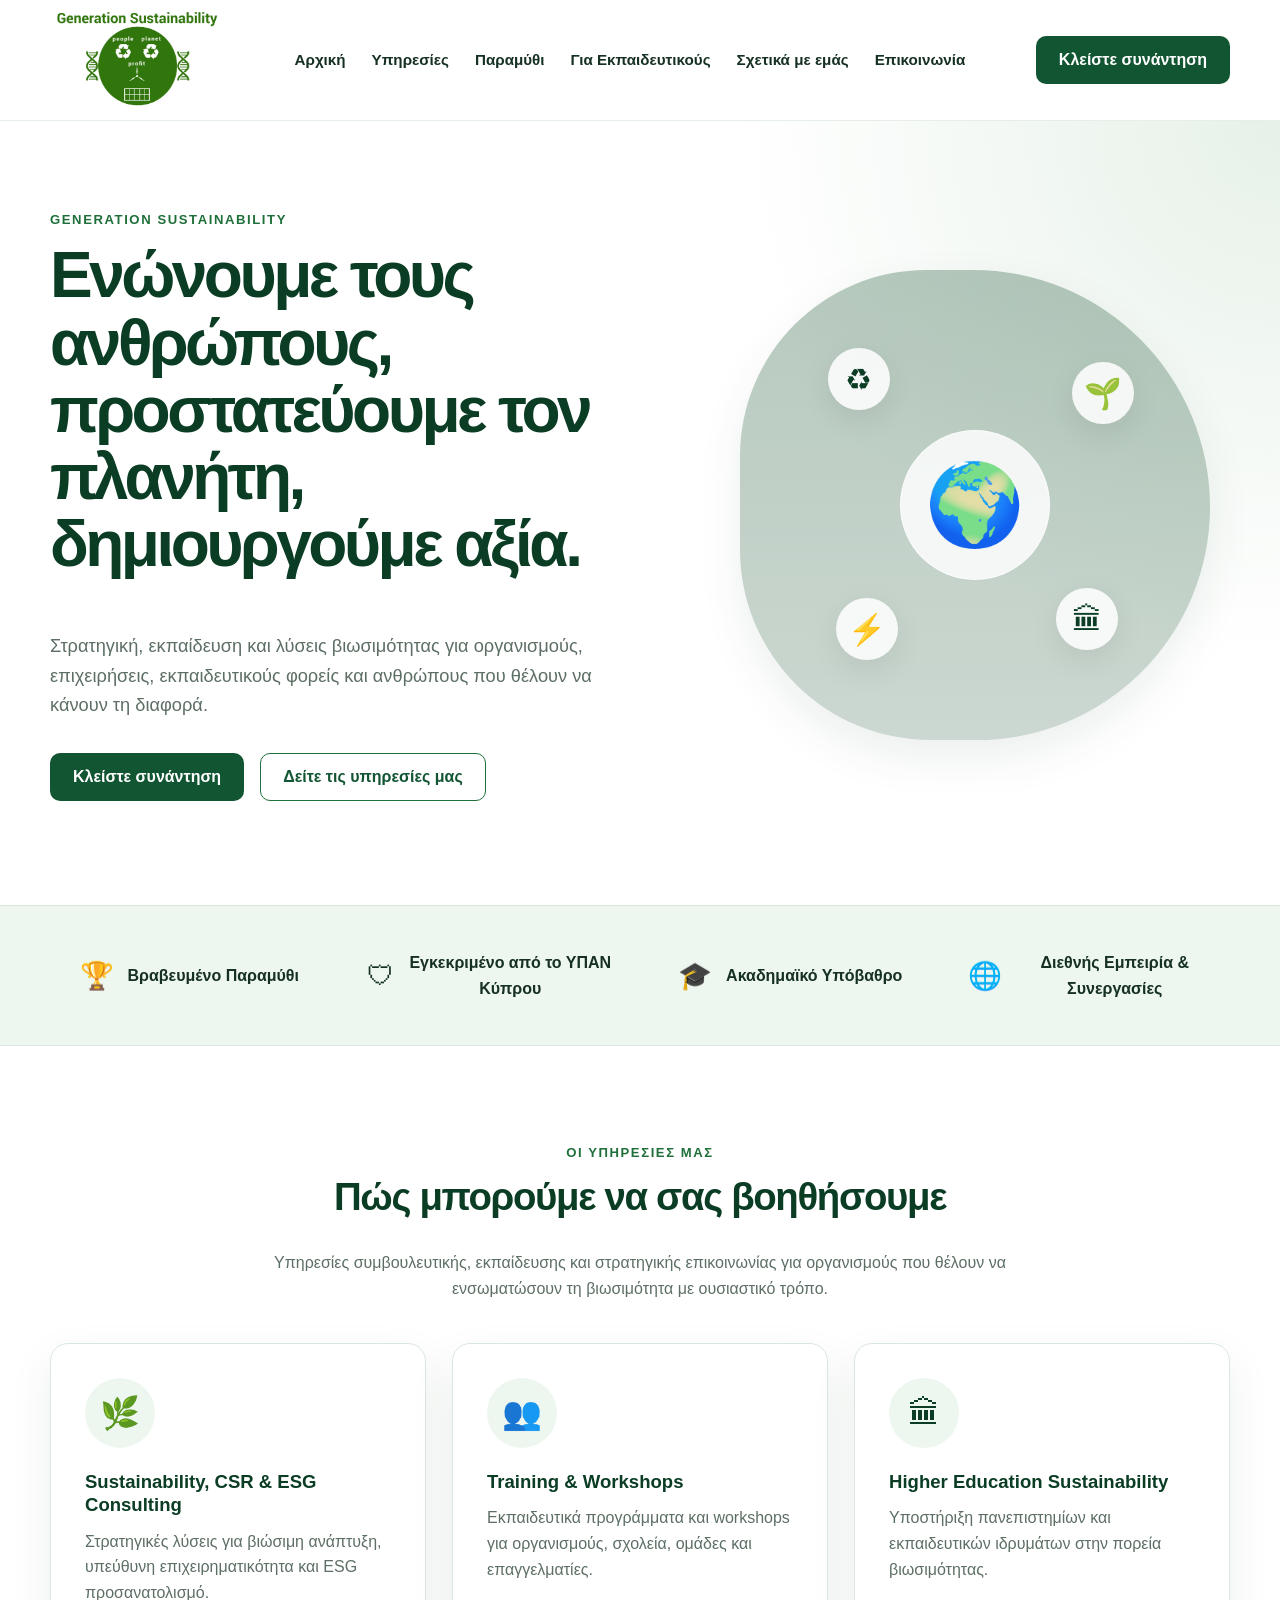
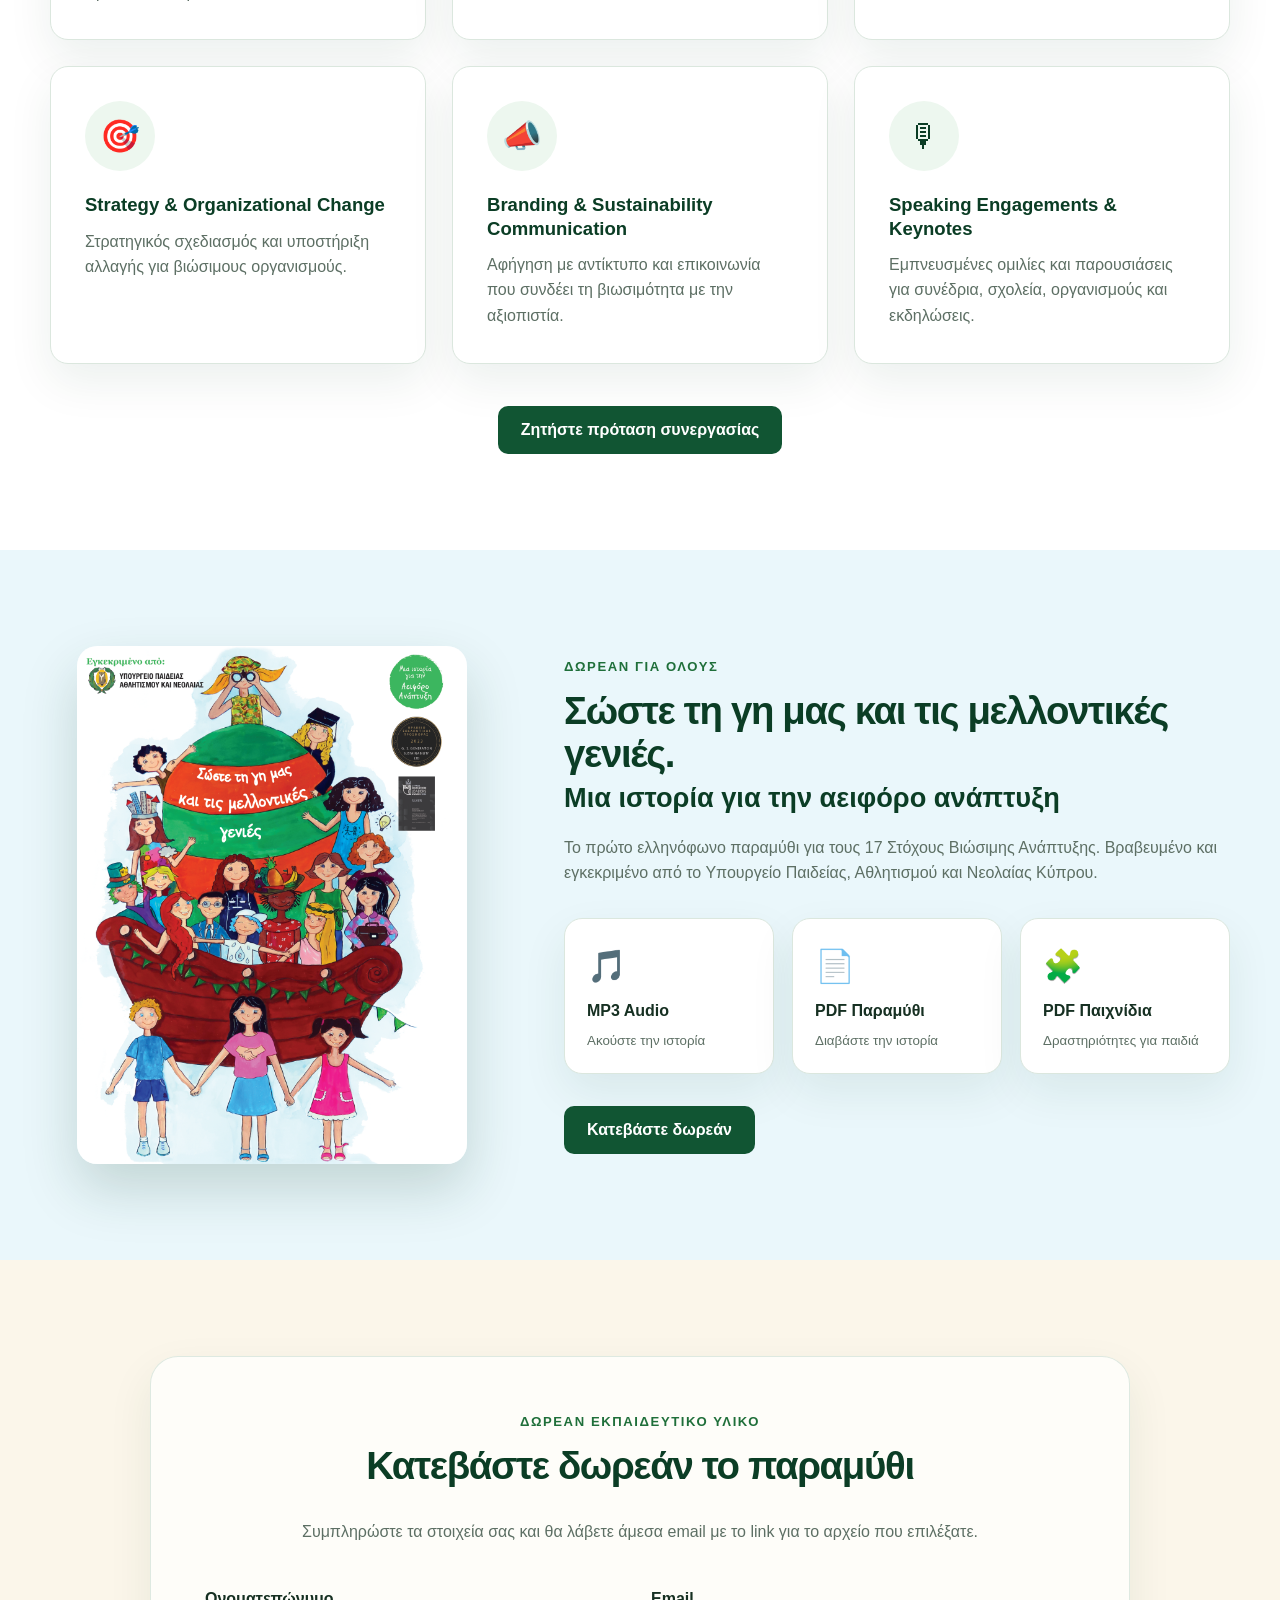
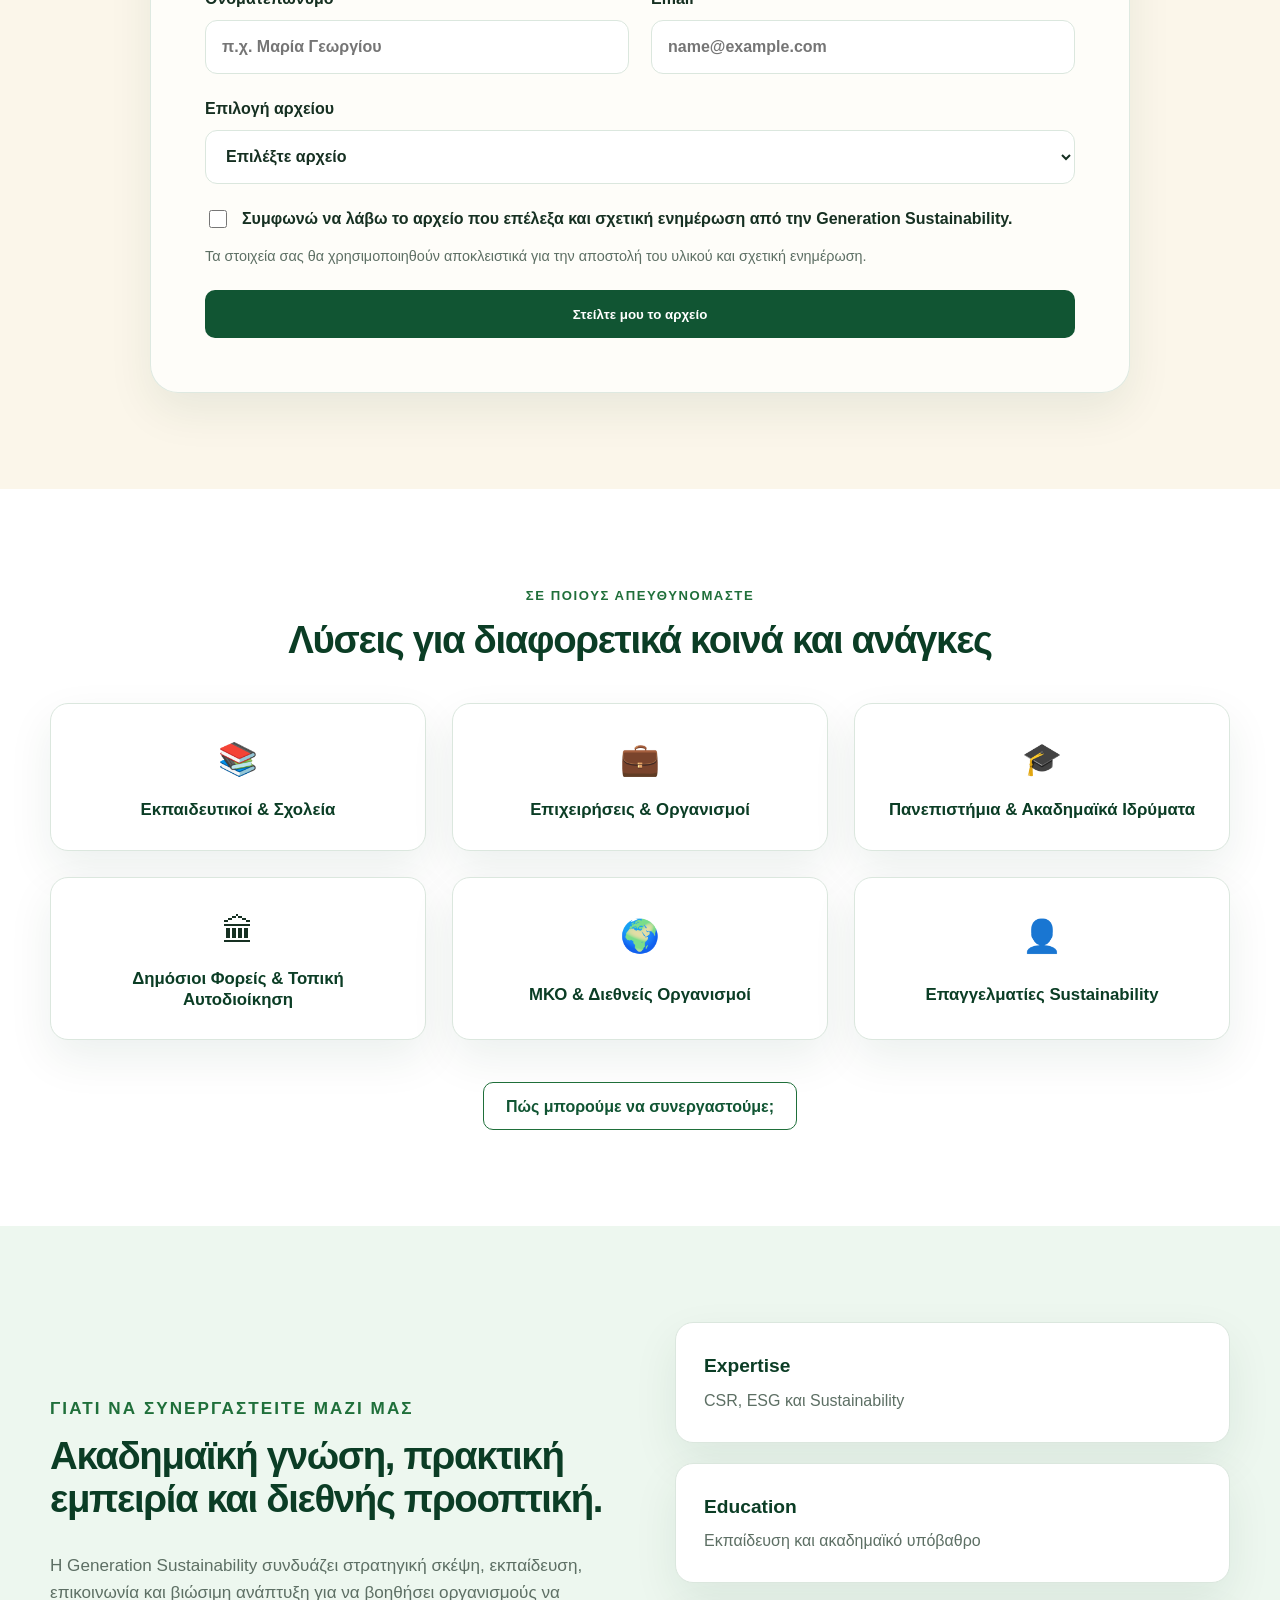
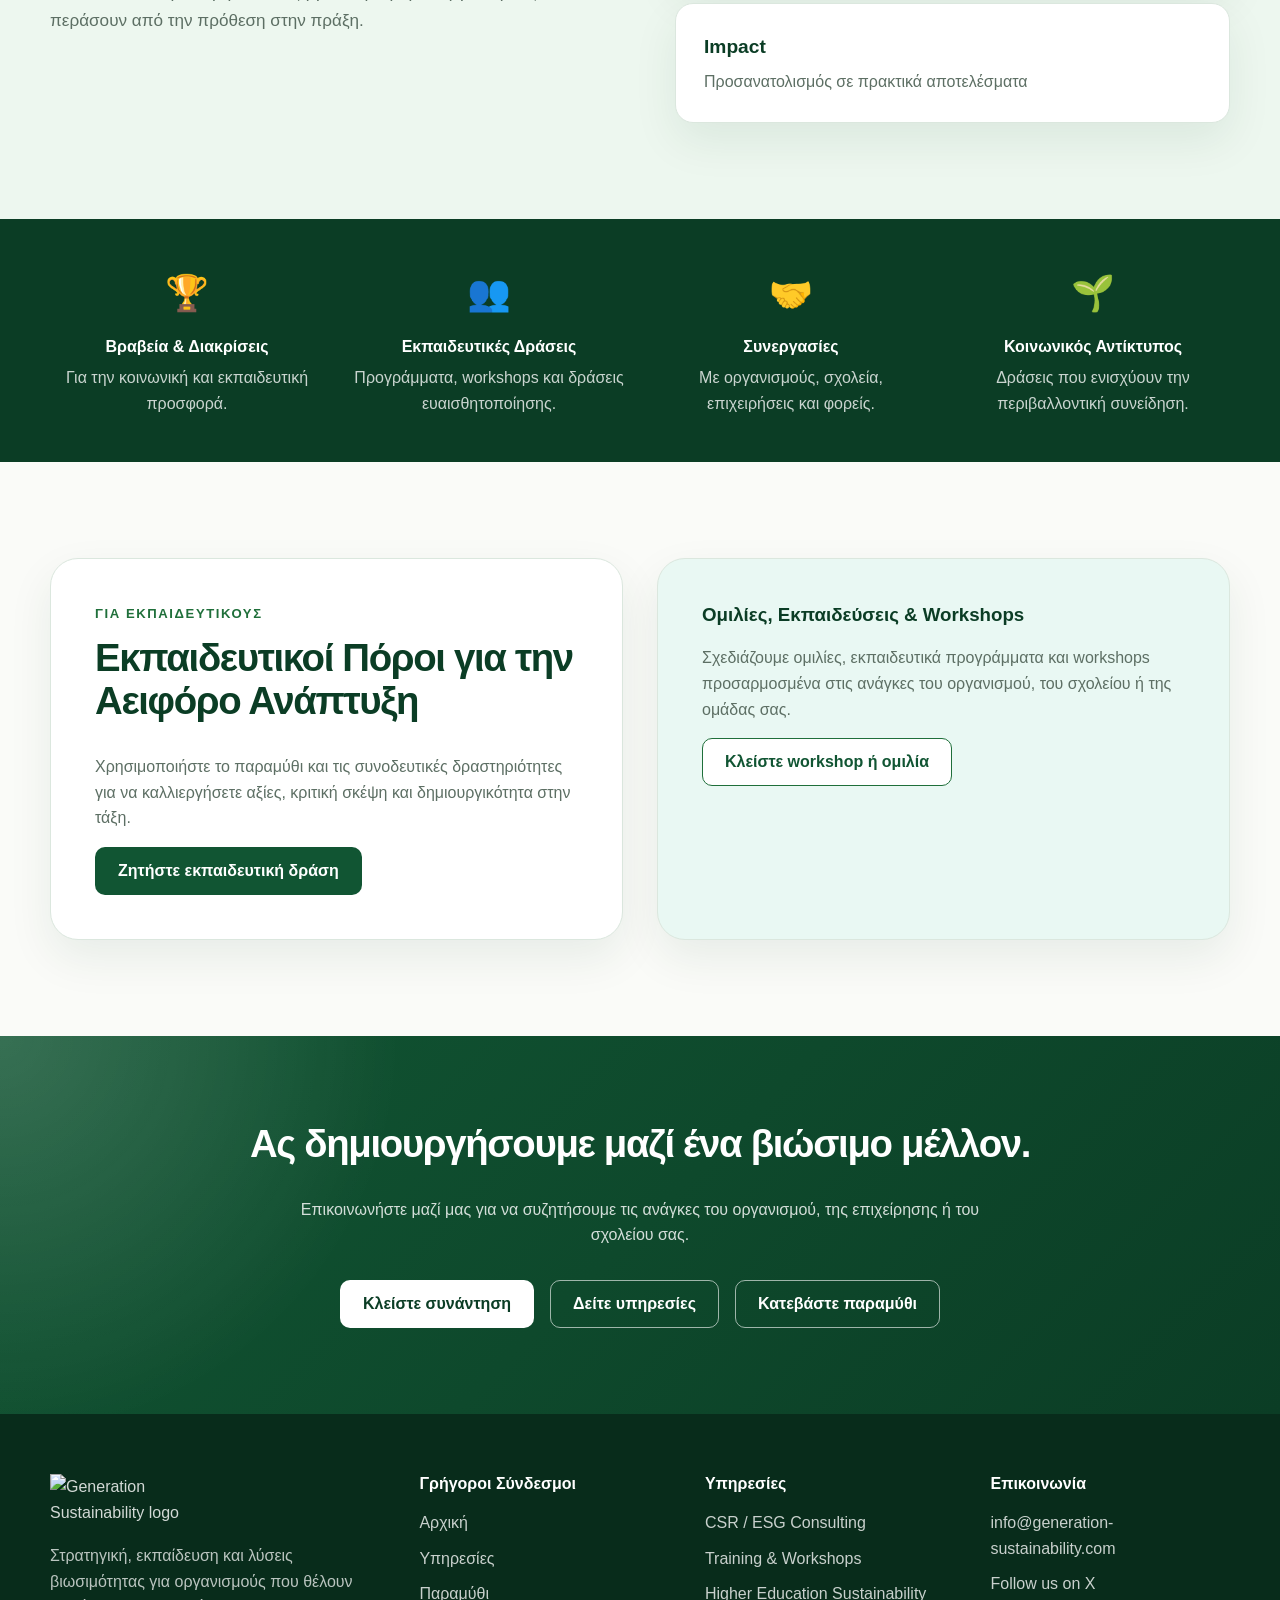
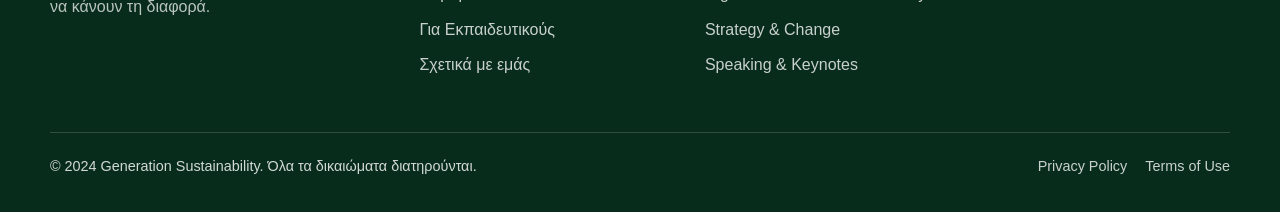
==== index.html @ 256c423a "Add files via upload" ====
<!DOCTYPE html>
<html lang="el">

<head>
  <meta charset="UTF-8" />
  <meta name="viewport" content="width=device-width, initial-scale=1.0" />
  <title>Generation Sustainability | Sustainability, CSR & ESG Consulting</title>
  <meta name="description"
    content="Generation Sustainability: συμβουλευτική, εκπαίδευση και λύσεις βιωσιμότητας για οργανισμούς, σχολεία, επιχειρήσεις και φορείς." />
  <link rel="stylesheet" href="CSS/style.css" />
</head>

<body>
  <!--
    IMPORTANT IMAGE SETUP
    Place your files in the same folder as index.html:
    1. logo.jpg  -> your official Generation Sustainability logo
    2. storybook-cover.png -> the official cover page of the storybook
  -->

  <header class="site-header">
    <div class="container header-inner">
      <a href="#" class="brand" aria-label="Generation Sustainability Home">
        <img src="IMG/logo.jpg" alt="IMG/logo Sustainability logo" />
      </a>

      <nav class="main-nav" aria-label="Main navigation">
        <a href="#home">Αρχική</a>
        <a href="#services">Υπηρεσίες</a>
        <a href="#storybook">Παραμύθι</a>
        <a href="#educators">Για Εκπαιδευτικούς</a>
        <a href="#about">Σχετικά με εμάς</a>
        <a href="#contact">Επικοινωνία</a>
      </nav>

      <a class="btn btn-primary header-cta" href="#contact">Κλείστε συνάντηση</a>
    </div>
  </header>

  <main>
    <!-- HERO -->
    <section id="home" class="section hero-section">
      <div class="container hero-grid">
        <div class="hero-copy">
          <p class="eyebrow">Generation Sustainability</p>
          <h1>Ενώνουμε τους ανθρώπους, προστατεύουμε τον πλανήτη, δημιουργούμε αξία.</h1>
          <p class="hero-text">
            Στρατηγική, εκπαίδευση και λύσεις βιωσιμότητας για οργανισμούς,
            επιχειρήσεις, εκπαιδευτικούς φορείς και ανθρώπους που θέλουν να κάνουν τη διαφορά.
          </p>

          <div class="hero-actions">
            <a class="btn btn-primary" href="#contact">Κλείστε συνάντηση</a>
            <a class="btn btn-secondary" href="#services">Δείτε τις υπηρεσίες μας</a>
          </div>
        </div>

        <div class="hero-visual" aria-hidden="true">
          <div class="planet-card">
            <div class="planet-circle">
              <span class="planet-icon">🌍</span>
            </div>
            <div class="orbit-item orbit-1">♻</div>
            <div class="orbit-item orbit-2">🌱</div>
            <div class="orbit-item orbit-3">🏛</div>
            <div class="orbit-item orbit-4">⚡</div>
          </div>
        </div>
      </div>
    </section>

    <!-- TRUST BAR -->
    <section class="trust-bar" aria-label="Credibility highlights">
      <div class="container trust-grid">
        <div class="trust-item">
          <span class="trust-icon">🏆</span>
          <strong>Βραβευμένο Παραμύθι</strong>
        </div>
        <div class="trust-item">
          <span class="trust-icon">🛡</span>
          <strong>Εγκεκριμένο από το ΥΠΑΝ Κύπρου</strong>
        </div>
        <div class="trust-item">
          <span class="trust-icon">🎓</span>
          <strong>Ακαδημαϊκό Υπόβαθρο</strong>
        </div>
        <div class="trust-item">
          <span class="trust-icon">🌐</span>
          <strong>Διεθνής Εμπειρία & Συνεργασίες</strong>
        </div>
      </div>
    </section>

    <!-- SERVICES -->
    <section id="services" class="section services-section">
      <div class="container narrow-title">
        <p class="eyebrow">Οι υπηρεσίες μας</p>
        <h2>Πώς μπορούμε να σας βοηθήσουμε</h2>
        <p>
          Υπηρεσίες συμβουλευτικής, εκπαίδευσης και στρατηγικής επικοινωνίας για
          οργανισμούς που θέλουν να ενσωματώσουν τη βιωσιμότητα με ουσιαστικό τρόπο.
        </p>
      </div>

      <div class="container card-grid services-grid">
        <article class="card service-card">
          <div class="card-icon">🌿</div>
          <h3>Sustainability, CSR & ESG Consulting</h3>
          <p>Στρατηγικές λύσεις για βιώσιμη ανάπτυξη, υπεύθυνη επιχειρηματικότητα και ESG προσανατολισμό.</p>
        </article>

        <article class="card service-card">
          <div class="card-icon">👥</div>
          <h3>Training & Workshops</h3>
          <p>Εκπαιδευτικά προγράμματα και workshops για οργανισμούς, σχολεία, ομάδες και επαγγελματίες.</p>
        </article>

        <article class="card service-card">
          <div class="card-icon">🏛</div>
          <h3>Higher Education Sustainability</h3>
          <p>Υποστήριξη πανεπιστημίων και εκπαιδευτικών ιδρυμάτων στην πορεία βιωσιμότητας.</p>
        </article>

        <article class="card service-card">
          <div class="card-icon">🎯</div>
          <h3>Strategy & Organizational Change</h3>
          <p>Στρατηγικός σχεδιασμός και υποστήριξη αλλαγής για βιώσιμους οργανισμούς.</p>
        </article>

        <article class="card service-card">
          <div class="card-icon">📣</div>
          <h3>Branding & Sustainability Communication</h3>
          <p>Αφήγηση με αντίκτυπο και επικοινωνία που συνδέει τη βιωσιμότητα με την αξιοπιστία.</p>
        </article>

        <article class="card service-card">
          <div class="card-icon">🎙</div>
          <h3>Speaking Engagements & Keynotes</h3>
          <p>Εμπνευσμένες ομιλίες και παρουσιάσεις για συνέδρια, σχολεία, οργανισμούς και εκδηλώσεις.</p>
        </article>
      </div>

      <div class="section-action">
        <a class="btn btn-primary" href="#contact">Ζητήστε πρόταση συνεργασίας</a>
      </div>
    </section>

    <!-- STORYBOOK -->
    <section id="storybook" class="section storybook-section">
      <div class="container storybook-grid">
        <div class="storybook-cover">
          <img src="IMG/storybook-cover.png" alt="Εξώφυλλο του παραμυθιού Σώστε τη γη μας και τις μελλοντικές γενιές" />
        </div>

        <div class="storybook-copy">
          <p class="eyebrow">Δωρεάν για όλους</p>
          <h2>Σώστε τη γη μας και τις μελλοντικές γενιές.</h2>
          <h3>Μια ιστορία για την αειφόρο ανάπτυξη</h3>
          <p>
            Το πρώτο ελληνόφωνο παραμύθι για τους 17 Στόχους Βιώσιμης Ανάπτυξης.
            Βραβευμένο και εγκεκριμένο από το Υπουργείο Παιδείας, Αθλητισμού και Νεολαίας Κύπρου.
          </p>

          <div class="download-options" aria-label="Download options">
            <a class="download-card" href="#download">
              <span>🎵</span>
              <strong>MP3 Audio</strong>
              <small>Ακούστε την ιστορία</small>
            </a>

            <a class="download-card" href="#download">
              <span>📄</span>
              <strong>PDF Παραμύθι</strong>
              <small>Διαβάστε την ιστορία</small>
            </a>

            <a class="download-card" href="#download">
              <span>🧩</span>
              <strong>PDF Παιχνίδια</strong>
              <small>Δραστηριότητες για παιδιά</small>
            </a>
          </div>

          <a class="btn btn-primary" href="#download">Κατεβάστε δωρεάν</a>
        </div>
      </div>
    </section>

    <!-- DOWNLOAD FORM -->
    <section id="download" class="section download-section">
      <div class="container download-panel">
        <div class="narrow-title">
          <p class="eyebrow">Δωρεάν εκπαιδευτικό υλικό</p>
          <h2>Κατεβάστε δωρεάν το παραμύθι</h2>
          <p>
            Συμπληρώστε τα στοιχεία σας και θα λάβετε άμεσα email με το link για το αρχείο που επιλέξατε.
          </p>
        </div>

        <form class="lead-form" action="#" method="post">
          <div class="form-row">
            <label>
              <span>Ονοματεπώνυμο</span>
              <input type="text" name="full_name" placeholder="π.χ. Μαρία Γεωργίου" required />
            </label>

            <label>
              <span>Email</span>
              <input type="email" name="email" placeholder="name@example.com" required />
            </label>
          </div>

          <label>
            <span>Επιλογή αρχείου</span>
            <select name="download_file" required>
              <option value="">Επιλέξτε αρχείο</option>
              <option value="mp3-audio">MP3 Audio</option>
              <option value="pdf-storybook">PDF Παραμύθι</option>
              <option value="pdf-activities">PDF Παιχνίδια / Δραστηριότητες</option>
            </select>
          </label>

          <label class="checkbox-label">
            <input type="checkbox" name="consent" required />
            <span>
              Συμφωνώ να λάβω το αρχείο που επέλεξα και σχετική ενημέρωση από την Generation Sustainability.
            </span>
          </label>

          <p class="privacy-note">
            Τα στοιχεία σας θα χρησιμοποιηθούν αποκλειστικά για την αποστολή του υλικού και σχετική ενημέρωση.
          </p>

          <button class="btn btn-primary" type="submit">Στείλτε μου το αρχείο</button>
        </form>
      </div>
    </section>

    <!-- AUDIENCES -->
    <section class="section audiences-section">
      <div class="container narrow-title">
        <p class="eyebrow">Σε ποιους απευθυνόμαστε</p>
        <h2>Λύσεις για διαφορετικά κοινά και ανάγκες</h2>
      </div>

      <div class="container card-grid audience-grid">
        <article class="mini-card">
          <span>📚</span>
          <h3>Εκπαιδευτικοί & Σχολεία</h3>
        </article>

        <article class="mini-card">
          <span>💼</span>
          <h3>Επιχειρήσεις & Οργανισμοί</h3>
        </article>

        <article class="mini-card">
          <span>🎓</span>
          <h3>Πανεπιστήμια & Ακαδημαϊκά Ιδρύματα</h3>
        </article>

        <article class="mini-card">
          <span>🏛</span>
          <h3>Δημόσιοι Φορείς & Τοπική Αυτοδιοίκηση</h3>
        </article>

        <article class="mini-card">
          <span>🌍</span>
          <h3>ΜΚΟ & Διεθνείς Οργανισμοί</h3>
        </article>

        <article class="mini-card">
          <span>👤</span>
          <h3>Επαγγελματίες Sustainability</h3>
        </article>
      </div>

      <div class="section-action">
        <a class="btn btn-secondary" href="#contact">Πώς μπορούμε να συνεργαστούμε;</a>
      </div>
    </section>

    <!-- ABOUT -->
    <section id="about" class="section about-section">
      <div class="container about-grid">
        <div class="about-copy">
          <p class="eyebrow">Γιατί να συνεργαστείτε μαζί μας</p>
          <h2>Ακαδημαϊκή γνώση, πρακτική εμπειρία και διεθνής προοπτική.</h2>
          <p>
            Η Generation Sustainability συνδυάζει στρατηγική σκέψη, εκπαίδευση,
            επικοινωνία και βιώσιμη ανάπτυξη για να βοηθήσει οργανισμούς να περάσουν
            από την πρόθεση στην πράξη.
          </p>
        </div>

        <div class="value-grid">
          <div class="value-item">
            <strong>Expertise</strong>
            <span>CSR, ESG και Sustainability</span>
          </div>
          <div class="value-item">
            <strong>Education</strong>
            <span>Εκπαίδευση και ακαδημαϊκό υπόβαθρο</span>
          </div>
          <div class="value-item">
            <strong>Impact</strong>
            <span>Προσανατολισμός σε πρακτικά αποτελέσματα</span>
          </div>
        </div>
      </div>
    </section>

    <!-- IMPACT -->
    <section class="impact-section" aria-label="Impact and recognition">
      <div class="container impact-grid">
        <div class="impact-item">
          <span>🏆</span>
          <strong>Βραβεία & Διακρίσεις</strong>
          <p>Για την κοινωνική και εκπαιδευτική προσφορά.</p>
        </div>

        <div class="impact-item">
          <span>👥</span>
          <strong>Εκπαιδευτικές Δράσεις</strong>
          <p>Προγράμματα, workshops και δράσεις ευαισθητοποίησης.</p>
        </div>

        <div class="impact-item">
          <span>🤝</span>
          <strong>Συνεργασίες</strong>
          <p>Με οργανισμούς, σχολεία, επιχειρήσεις και φορείς.</p>
        </div>

        <div class="impact-item">
          <span>🌱</span>
          <strong>Κοινωνικός Αντίκτυπος</strong>
          <p>Δράσεις που ενισχύουν την περιβαλλοντική συνείδηση.</p>
        </div>
      </div>
    </section>

    <!-- EDUCATORS -->
    <section id="educators" class="section educators-section">
      <div class="container educators-grid">
        <div>
          <p class="eyebrow">Για εκπαιδευτικούς</p>
          <h2>Εκπαιδευτικοί Πόροι για την Αειφόρο Ανάπτυξη</h2>
          <p>
            Χρησιμοποιήστε το παραμύθι και τις συνοδευτικές δραστηριότητες για να
            καλλιεργήσετε αξίες, κριτική σκέψη και δημιουργικότητα στην τάξη.
          </p>
          <a class="btn btn-primary" href="#contact">Ζητήστε εκπαιδευτική δράση</a>
        </div>

        <div class="educators-card">
          <h3>Ομιλίες, Εκπαιδεύσεις & Workshops</h3>
          <p>
            Σχεδιάζουμε ομιλίες, εκπαιδευτικά προγράμματα και workshops προσαρμοσμένα
            στις ανάγκες του οργανισμού, του σχολείου ή της ομάδας σας.
          </p>
          <a class="btn btn-secondary" href="#contact">Κλείστε workshop ή ομιλία</a>
        </div>
      </div>
    </section>

    <!-- FINAL CTA -->
    <section id="contact" class="final-cta-section">
      <div class="container final-cta">
        <h2>Ας δημιουργήσουμε μαζί ένα βιώσιμο μέλλον.</h2>
        <p>
          Επικοινωνήστε μαζί μας για να συζητήσουμε τις ανάγκες του οργανισμού,
          της επιχείρησης ή του σχολείου σας.
        </p>

        <div class="final-actions">
          <a class="btn btn-light" href="mailto:info@generation-sustainability.com">Κλείστε συνάντηση</a>
          <a class="btn btn-outline-light" href="#services">Δείτε υπηρεσίες</a>
          <a class="btn btn-outline-light" href="#download">Κατεβάστε παραμύθι</a>
        </div>
      </div>
    </section>
  </main>

  <footer class="site-footer">
    <div class="container footer-grid">
      <div>
        <img class="footer-logo" src="logo.jpg" alt="Generation Sustainability logo" />
        <p>
          Στρατηγική, εκπαίδευση και λύσεις βιωσιμότητας για οργανισμούς
          που θέλουν να κάνουν τη διαφορά.
        </p>
      </div>

      <div>
        <h3>Γρήγοροι Σύνδεσμοι</h3>
        <a href="#home">Αρχική</a>
        <a href="#services">Υπηρεσίες</a>
        <a href="#storybook">Παραμύθι</a>
        <a href="#educators">Για Εκπαιδευτικούς</a>
        <a href="#about">Σχετικά με εμάς</a>
      </div>

      <div>
        <h3>Υπηρεσίες</h3>
        <a href="#services">CSR / ESG Consulting</a>
        <a href="#services">Training & Workshops</a>
        <a href="#services">Higher Education Sustainability</a>
        <a href="#services">Strategy & Change</a>
        <a href="#services">Speaking & Keynotes</a>
      </div>

      <div>
        <h3>Επικοινωνία</h3>
        <a href="mailto:info@generation-sustainability.com">info@generation-sustainability.com</a>
        <a href="https://x.com/" target="_blank" rel="noopener">Follow us on X</a>
      </div>
    </div>

    <div class="container footer-bottom">
      <span>© 2024 Generation Sustainability. Όλα τα δικαιώματα διατηρούνται.</span>
      <span>
        <a href="#">Privacy Policy</a>
        <a href="#">Terms of Use</a>
      </span>
    </div>
  </footer>
</body>

</html>
---- CSS/style.css ----
/* ==============================
   Generation Sustainability
   Landing Page CSS
   ============================== */

:root {
  --green-900: #0b3d25;
  --green-800: #115533;
  --green-700: #1f6f3a;
  --green-500: #4f9a5d;
  --green-100: #edf7ef;
  --mint: #e9f8f3;
  --blue-mint: #eaf7fb;
  --cream: #fbf6ea;
  --white: #ffffff;
  --off-white: #fafbf8;
  --text: #163022;
  --muted: #5d6f64;
  --border: #dbe7de;
  --shadow: 0 18px 45px rgba(13, 61, 37, 0.08);
  --radius-lg: 28px;
  --radius-md: 18px;
  --radius-sm: 12px;
  --container: 1180px;
}

* {
  box-sizing: border-box;
}

html {
  scroll-behavior: smooth;
}

body {
  margin: 0;
  font-family: Arial, Helvetica, sans-serif;
  color: var(--text);
  background: var(--white);
  line-height: 1.6;
}

img {
  max-width: 100%;
  display: block;
}

a {
  color: inherit;
  text-decoration: none;
}

.container {
  width: min(var(--container), calc(100% - 48px));
  margin: 0 auto;
}

.section {
  padding: 96px 0;
}

.eyebrow {
  margin: 0 0 12px;
  color: var(--green-700);
  font-size: 0.82rem;
  font-weight: 800;
  letter-spacing: 0.12em;
  text-transform: uppercase;
}

h1,
h2,
h3,
p {
  margin-top: 0;
}

h1 {
  max-width: 760px;
  font-size: clamp(2.5rem, 5vw, 4.7rem);
  line-height: 1.05;
  letter-spacing: -0.055em;
  color: var(--green-900);
}

h2 {
  font-size: clamp(2rem, 3vw, 3rem);
  line-height: 1.12;
  letter-spacing: -0.035em;
  color: var(--green-900);
}

h3 {
  color: var(--green-900);
  line-height: 1.25;
}

p {
  color: var(--muted);
}

.narrow-title {
  max-width: 760px;
  margin: 0 auto 42px;
  text-align: center;
}

/* Buttons */

.btn {
  display: inline-flex;
  align-items: center;
  justify-content: center;
  min-height: 48px;
  padding: 0 22px;
  border-radius: 10px;
  border: 1px solid transparent;
  font-weight: 800;
  transition: transform 0.2s ease, box-shadow 0.2s ease, background 0.2s ease;
  cursor: pointer;
}

.btn:hover {
  transform: translateY(-2px);
  box-shadow: 0 10px 24px rgba(13, 61, 37, 0.12);
}

.btn-primary {
  color: var(--white);
  background: var(--green-800);
}

.btn-primary:hover {
  background: var(--green-900);
}

.btn-secondary {
  color: var(--green-800);
  background: var(--white);
  border-color: var(--green-700);
}

.btn-light {
  color: var(--green-900);
  background: var(--white);
}

.btn-outline-light {
  color: var(--white);
  background: transparent;
  border-color: rgba(255, 255, 255, 0.6);
}

/* Header */

.site-header {
  position: sticky;
  top: 0;
  z-index: 20;
  background: rgba(255, 255, 255, 0.92);
  backdrop-filter: blur(14px);
  border-bottom: 1px solid rgba(219, 231, 222, 0.7);
}

.header-inner {
  display: flex;
  align-items: center;
  justify-content: space-between;
  min-height: 92px;
  gap: 24px;
}

.brand {
  display: flex;
  align-items: center;
  flex: 0 0 auto;
}

.brand img {
  width: 174px;
  height: auto;
}

.main-nav {
  display: flex;
  align-items: center;
  gap: 26px;
  color: var(--text);
  font-size: 0.95rem;
  font-weight: 700;
}

.main-nav a {
  position: relative;
}

.main-nav a::after {
  content: "";
  position: absolute;
  left: 0;
  bottom: -8px;
  width: 0;
  height: 2px;
  background: var(--green-700);
  transition: width 0.2s ease;
}

.main-nav a:hover::after {
  width: 100%;
}

.header-cta {
  flex: 0 0 auto;
}

/* Hero */

.hero-section {
  padding: 88px 0 104px;
  background:
    radial-gradient(circle at top right, rgba(79, 154, 93, 0.14), transparent 36%),
    var(--white);
}

.hero-grid {
  display: grid;
  grid-template-columns: 1.08fr 0.92fr;
  align-items: center;
  gap: 70px;
}

.hero-text {
  max-width: 680px;
  font-size: 1.14rem;
}

.hero-actions {
  display: flex;
  flex-wrap: wrap;
  gap: 16px;
  margin-top: 34px;
}

.hero-visual {
  min-height: 470px;
  display: grid;
  place-items: center;
}

.planet-card {
  position: relative;
  width: min(470px, 100%);
  aspect-ratio: 1 / 1;
  border-radius: 44% 56% 55% 45%;
  background:
    linear-gradient(rgba(20, 92, 48, 0.18), rgba(20, 92, 48, 0.08)),
    url("https://images.unsplash.com/photo-1441974231531-c6227db76b6e?auto=format&fit=crop&w=900&q=80");
  background-size: cover;
  background-position: center;
  box-shadow: var(--shadow);
  overflow: hidden;
}

.planet-card::after {
  content: "";
  position: absolute;
  inset: 0;
  background: rgba(15, 65, 37, 0.15);
}

.planet-circle {
  position: absolute;
  z-index: 1;
  inset: 0;
  display: grid;
  place-items: center;
}

.planet-icon {
  width: 150px;
  height: 150px;
  display: grid;
  place-items: center;
  font-size: 5rem;
  background: rgba(255, 255, 255, 0.82);
  border: 1px solid rgba(255, 255, 255, 0.7);
  border-radius: 50%;
}

.orbit-item {
  position: absolute;
  z-index: 2;
  width: 62px;
  height: 62px;
  display: grid;
  place-items: center;
  color: var(--green-900);
  background: rgba(255, 255, 255, 0.86);
  border-radius: 50%;
  font-size: 1.9rem;
  box-shadow: 0 10px 30px rgba(0, 0, 0, 0.08);
}

.orbit-1 { top: 78px; left: 88px; }
.orbit-2 { top: 92px; right: 76px; }
.orbit-3 { bottom: 90px; right: 92px; }
.orbit-4 { bottom: 80px; left: 96px; }

/* Trust */

.trust-bar {
  padding: 28px 0;
  background: var(--green-100);
  border-top: 1px solid var(--border);
  border-bottom: 1px solid var(--border);
}

.trust-grid {
  display: grid;
  grid-template-columns: repeat(4, 1fr);
  gap: 22px;
}

.trust-item {
  display: flex;
  align-items: center;
  justify-content: center;
  gap: 14px;
  min-height: 76px;
  padding: 16px;
  text-align: center;
}

.trust-icon {
  font-size: 1.7rem;
}

/* Cards */

.card-grid {
  display: grid;
  grid-template-columns: repeat(3, 1fr);
  gap: 26px;
}

.card,
.mini-card,
.download-card,
.value-item {
  background: var(--white);
  border: 1px solid var(--border);
  border-radius: var(--radius-md);
  box-shadow: var(--shadow);
}

.card {
  min-height: 245px;
  padding: 34px;
}

.card-icon {
  width: 70px;
  height: 70px;
  display: grid;
  place-items: center;
  margin-bottom: 22px;
  color: var(--green-900);
  background: var(--green-100);
  border-radius: 50%;
  font-size: 2rem;
}

.card h3 {
  margin-bottom: 12px;
  font-size: 1.16rem;
}

.card p {
  margin-bottom: 0;
}

.section-action {
  display: flex;
  justify-content: center;
  margin-top: 42px;
}

/* Services */

.services-section {
  background: var(--white);
}

/* Storybook */

.storybook-section {
  background: var(--blue-mint);
}

.storybook-grid {
  display: grid;
  grid-template-columns: 0.8fr 1.2fr;
  align-items: center;
  gap: 70px;
}

.storybook-cover {
  display: flex;
  justify-content: center;
}

.storybook-cover img {
  width: min(390px, 100%);
  border-radius: 20px;
  box-shadow: 0 25px 55px rgba(13, 61, 37, 0.18);
}

.storybook-copy h2 {
  margin-bottom: 6px;
}

.storybook-copy h3 {
  margin-bottom: 20px;
  font-size: 1.7rem;
}

.download-options {
  display: grid;
  grid-template-columns: repeat(3, 1fr);
  gap: 18px;
  margin: 32px 0;
}

.download-card {
  min-height: 132px;
  padding: 22px;
  display: flex;
  flex-direction: column;
  gap: 6px;
  transition: transform 0.2s ease, border-color 0.2s ease;
}

.download-card:hover {
  transform: translateY(-4px);
  border-color: var(--green-500);
}

.download-card span {
  font-size: 2rem;
}

.download-card small {
  color: var(--muted);
}

/* Download form */

.download-section {
  background: var(--cream);
}

.download-panel {
  max-width: 980px;
  padding: 54px;
  background: rgba(255, 255, 255, 0.72);
  border: 1px solid rgba(219, 231, 222, 0.9);
  border-radius: var(--radius-lg);
  box-shadow: var(--shadow);
}

.lead-form {
  display: grid;
  gap: 22px;
  margin-top: 34px;
}

.form-row {
  display: grid;
  grid-template-columns: 1fr 1fr;
  gap: 22px;
}

.lead-form label {
  display: grid;
  gap: 8px;
  color: var(--text);
  font-weight: 800;
}

.lead-form input,
.lead-form select {
  width: 100%;
  min-height: 54px;
  padding: 0 16px;
  color: var(--text);
  background: var(--white);
  border: 1px solid var(--border);
  border-radius: 12px;
  font: inherit;
}

.lead-form input:focus,
.lead-form select:focus {
  outline: 3px solid rgba(79, 154, 93, 0.22);
  border-color: var(--green-500);
}

.checkbox-label {
  display: flex !important;
  grid-template-columns: auto 1fr;
  align-items: flex-start;
  gap: 12px !important;
  font-weight: 600 !important;
}

.checkbox-label input {
  width: 18px;
  min-height: 18px;
  margin-top: 4px;
}

.privacy-note {
  margin: -8px 0 0;
  font-size: 0.9rem;
}

/* Audiences */

.audiences-section {
  background: var(--white);
}

.mini-card {
  min-height: 148px;
  display: grid;
  place-items: center;
  padding: 28px;
  text-align: center;
}

.mini-card span {
  margin-bottom: 12px;
  font-size: 2rem;
}

.mini-card h3 {
  margin-bottom: 0;
  font-size: 1.05rem;
}

/* About */

.about-section {
  background: var(--green-100);
}

.about-grid {
  display: grid;
  grid-template-columns: 1fr 1fr;
  align-items: center;
  gap: 70px;
}

.about-copy p {
  font-size: 1.07rem;
}

.value-grid {
  display: grid;
  gap: 20px;
}

.value-item {
  padding: 28px;
}

.value-item strong {
  display: block;
  margin-bottom: 6px;
  color: var(--green-900);
  font-size: 1.2rem;
}

.value-item span {
  color: var(--muted);
}

/* Impact */

.impact-section {
  padding: 46px 0;
  background: var(--green-900);
  color: var(--white);
}

.impact-grid {
  display: grid;
  grid-template-columns: repeat(4, 1fr);
  gap: 28px;
}

.impact-item {
  text-align: center;
}

.impact-item span {
  display: block;
  margin-bottom: 12px;
  font-size: 2.2rem;
}

.impact-item strong {
  display: block;
  margin-bottom: 6px;
  color: var(--white);
}

.impact-item p {
  margin-bottom: 0;
  color: rgba(255, 255, 255, 0.78);
}

/* Educators */

.educators-section {
  background: var(--off-white);
}

.educators-grid {
  display: grid;
  grid-template-columns: 1fr 1fr;
  gap: 34px;
  align-items: stretch;
}

.educators-grid > div {
  padding: 44px;
  border-radius: var(--radius-lg);
  background: var(--white);
  border: 1px solid var(--border);
  box-shadow: var(--shadow);
}

.educators-card {
  background: var(--mint) !important;
}

/* Final CTA */

.final-cta-section {
  padding: 86px 0;
  background:
    radial-gradient(circle at top left, rgba(255, 255, 255, 0.16), transparent 30%),
    linear-gradient(135deg, var(--green-800), var(--green-900));
}

.final-cta {
  text-align: center;
  color: var(--white);
}

.final-cta h2 {
  color: var(--white);
}

.final-cta p {
  max-width: 680px;
  margin: 0 auto 32px;
  color: rgba(255, 255, 255, 0.82);
}

.final-actions {
  display: flex;
  flex-wrap: wrap;
  justify-content: center;
  gap: 16px;
}

/* Footer */

.site-footer {
  padding: 60px 0 24px;
  color: rgba(255, 255, 255, 0.82);
  background: #082c1b;
}

.footer-grid {
  display: grid;
  grid-template-columns: 1.35fr 1fr 1fr 1fr;
  gap: 46px;
}

.footer-logo {
  width: 170px;
  margin-bottom: 18px;
}

.site-footer h3 {
  margin-bottom: 16px;
  color: var(--white);
  font-size: 1rem;
}

.site-footer a {
  display: block;
  margin-bottom: 10px;
  color: rgba(255, 255, 255, 0.78);
}

.site-footer a:hover {
  color: var(--white);
}

.site-footer p {
  color: rgba(255, 255, 255, 0.72);
}

.footer-bottom {
  display: flex;
  justify-content: space-between;
  gap: 24px;
  margin-top: 44px;
  padding-top: 22px;
  border-top: 1px solid rgba(255, 255, 255, 0.16);
  font-size: 0.9rem;
}

.footer-bottom span:last-child {
  display: flex;
  gap: 18px;
}

/* Responsive */

@media (max-width: 1020px) {
  .header-inner {
    flex-wrap: wrap;
    padding: 18px 0;
  }

  .main-nav {
    order: 3;
    width: 100%;
    justify-content: center;
    flex-wrap: wrap;
  }

  .hero-grid,
  .storybook-grid,
  .about-grid,
  .educators-grid {
    grid-template-columns: 1fr;
  }

  .hero-visual {
    min-height: 390px;
  }

  .card-grid,
  .download-options {
    grid-template-columns: repeat(2, 1fr);
  }

  .trust-grid,
  .impact-grid {
    grid-template-columns: repeat(2, 1fr);
  }

  .footer-grid {
    grid-template-columns: 1fr 1fr;
  }
}

@media (max-width: 700px) {
  .container {
    width: min(100% - 32px, var(--container));
  }

  .section {
    padding: 70px 0;
  }

  .header-cta {
    width: 100%;
  }

  .main-nav {
    gap: 14px;
    font-size: 0.9rem;
  }

  .brand img {
    width: 150px;
  }

  h1 {
    font-size: 2.35rem;
  }

  h2 {
    font-size: 2rem;
  }

  .hero-actions,
  .final-actions {
    flex-direction: column;
  }

  .btn {
    width: 100%;
  }

  .hero-visual {
    min-height: 310px;
  }

  .planet-card {
    width: 310px;
  }

  .planet-icon {
    width: 110px;
    height: 110px;
    font-size: 3.8rem;
  }

  .orbit-item {
    width: 48px;
    height: 48px;
    font-size: 1.4rem;
  }

  .card-grid,
  .download-options,
  .trust-grid,
  .impact-grid,
  .form-row,
  .footer-grid {
    grid-template-columns: 1fr;
  }

  .card,
  .download-panel,
  .educators-grid > div {
    padding: 28px;
  }

  .footer-bottom {
    flex-direction: column;
  }
}
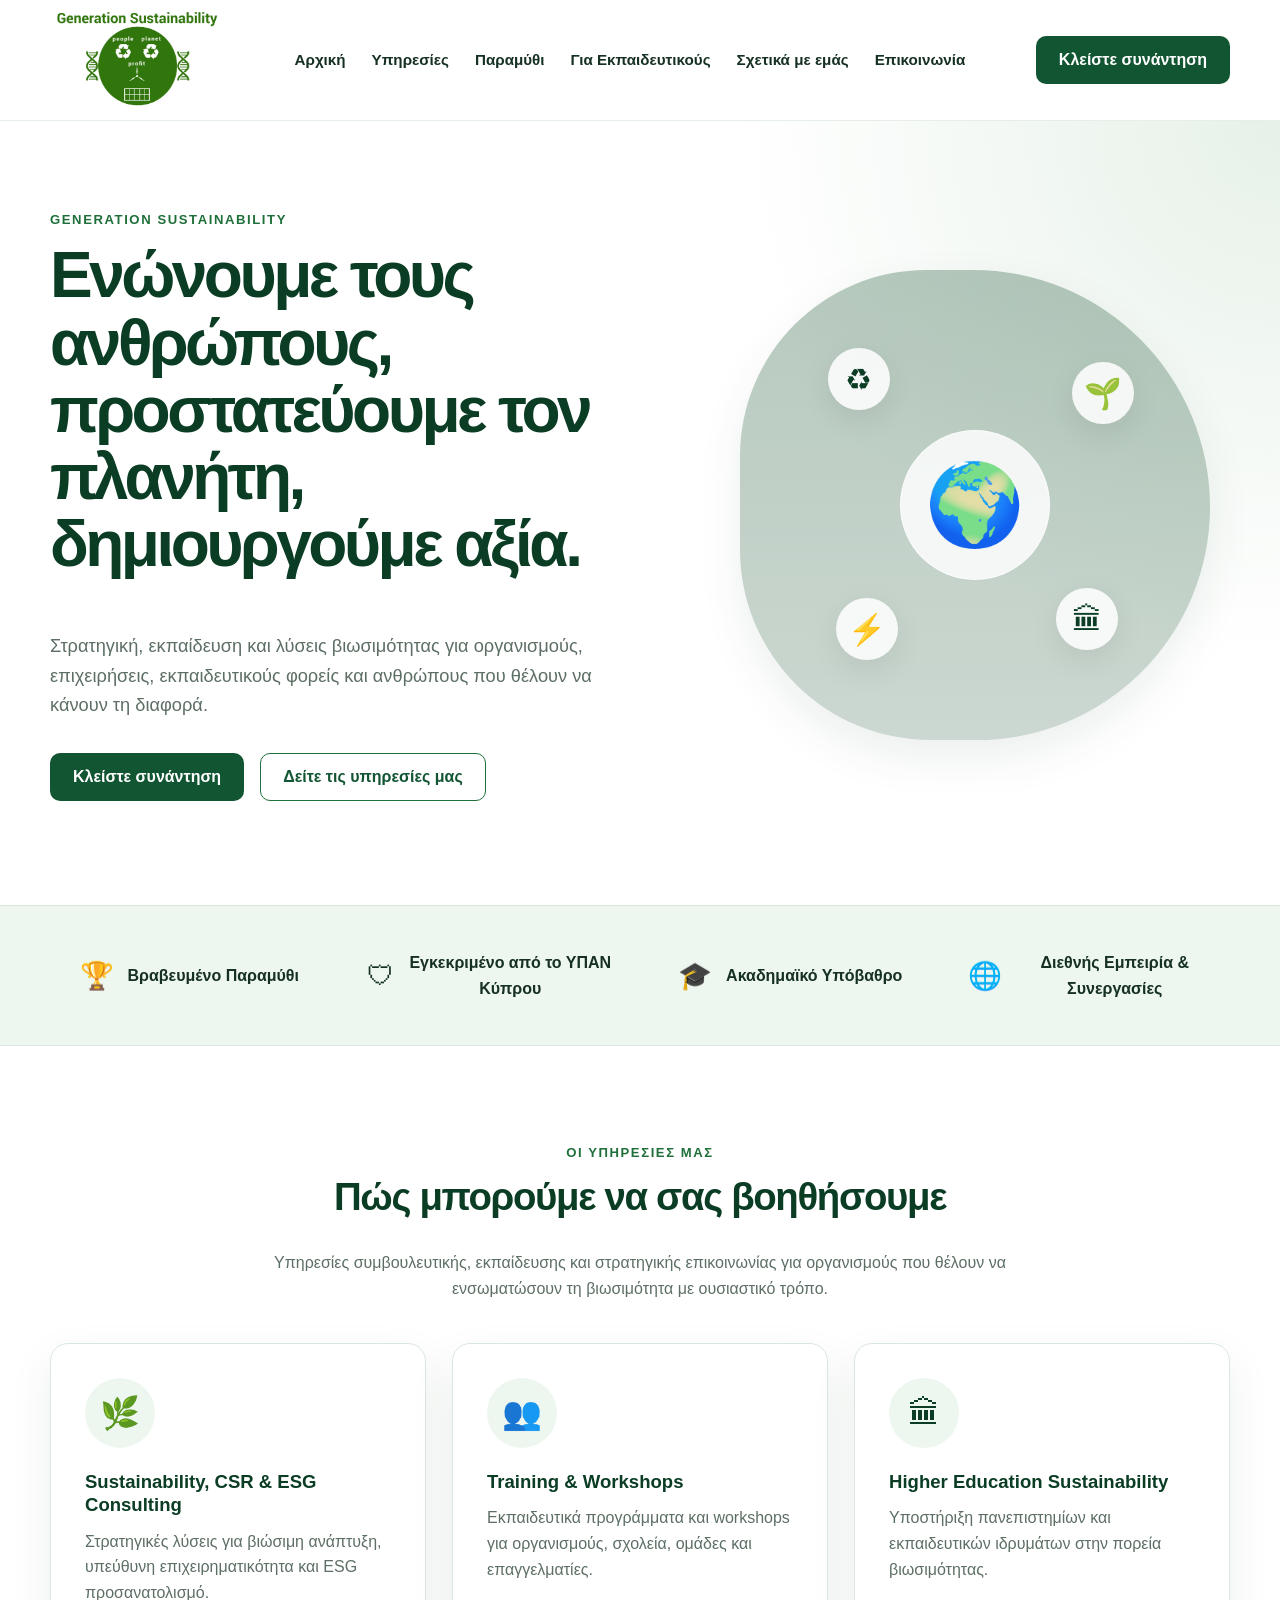
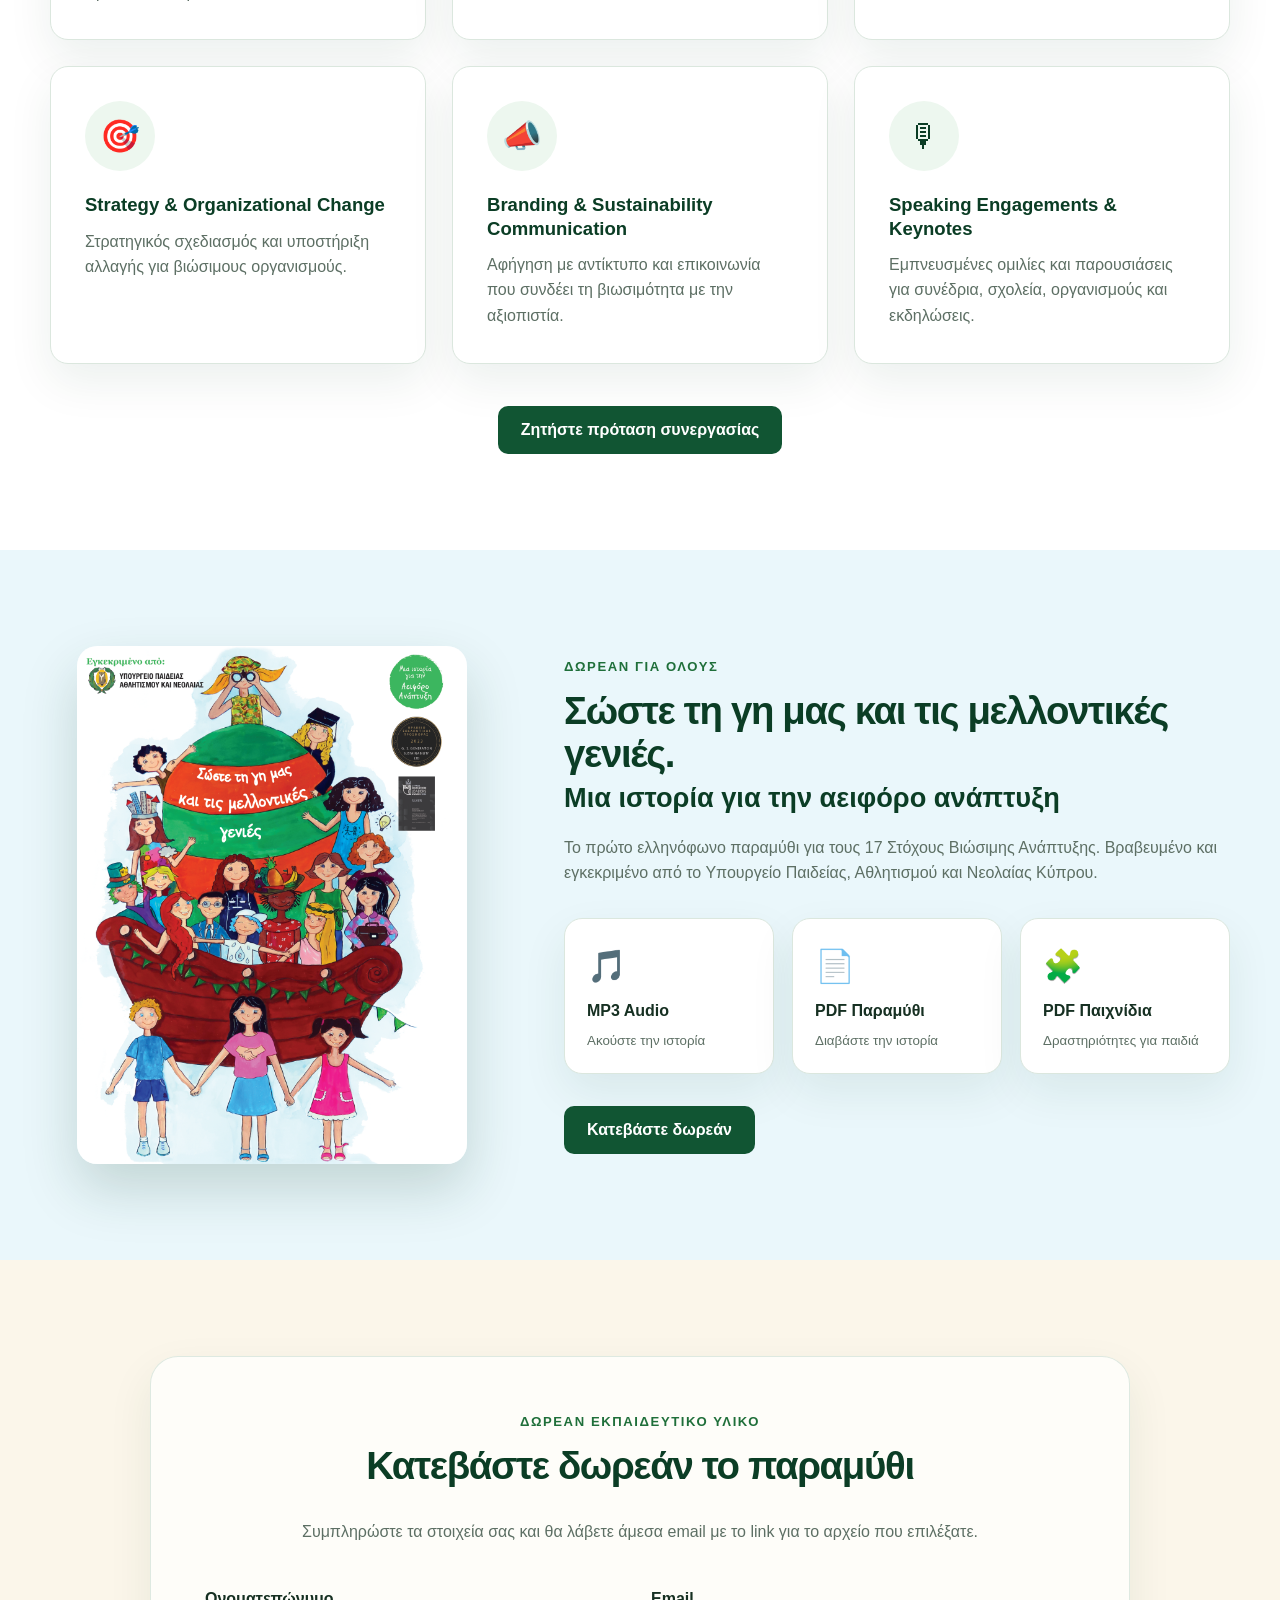
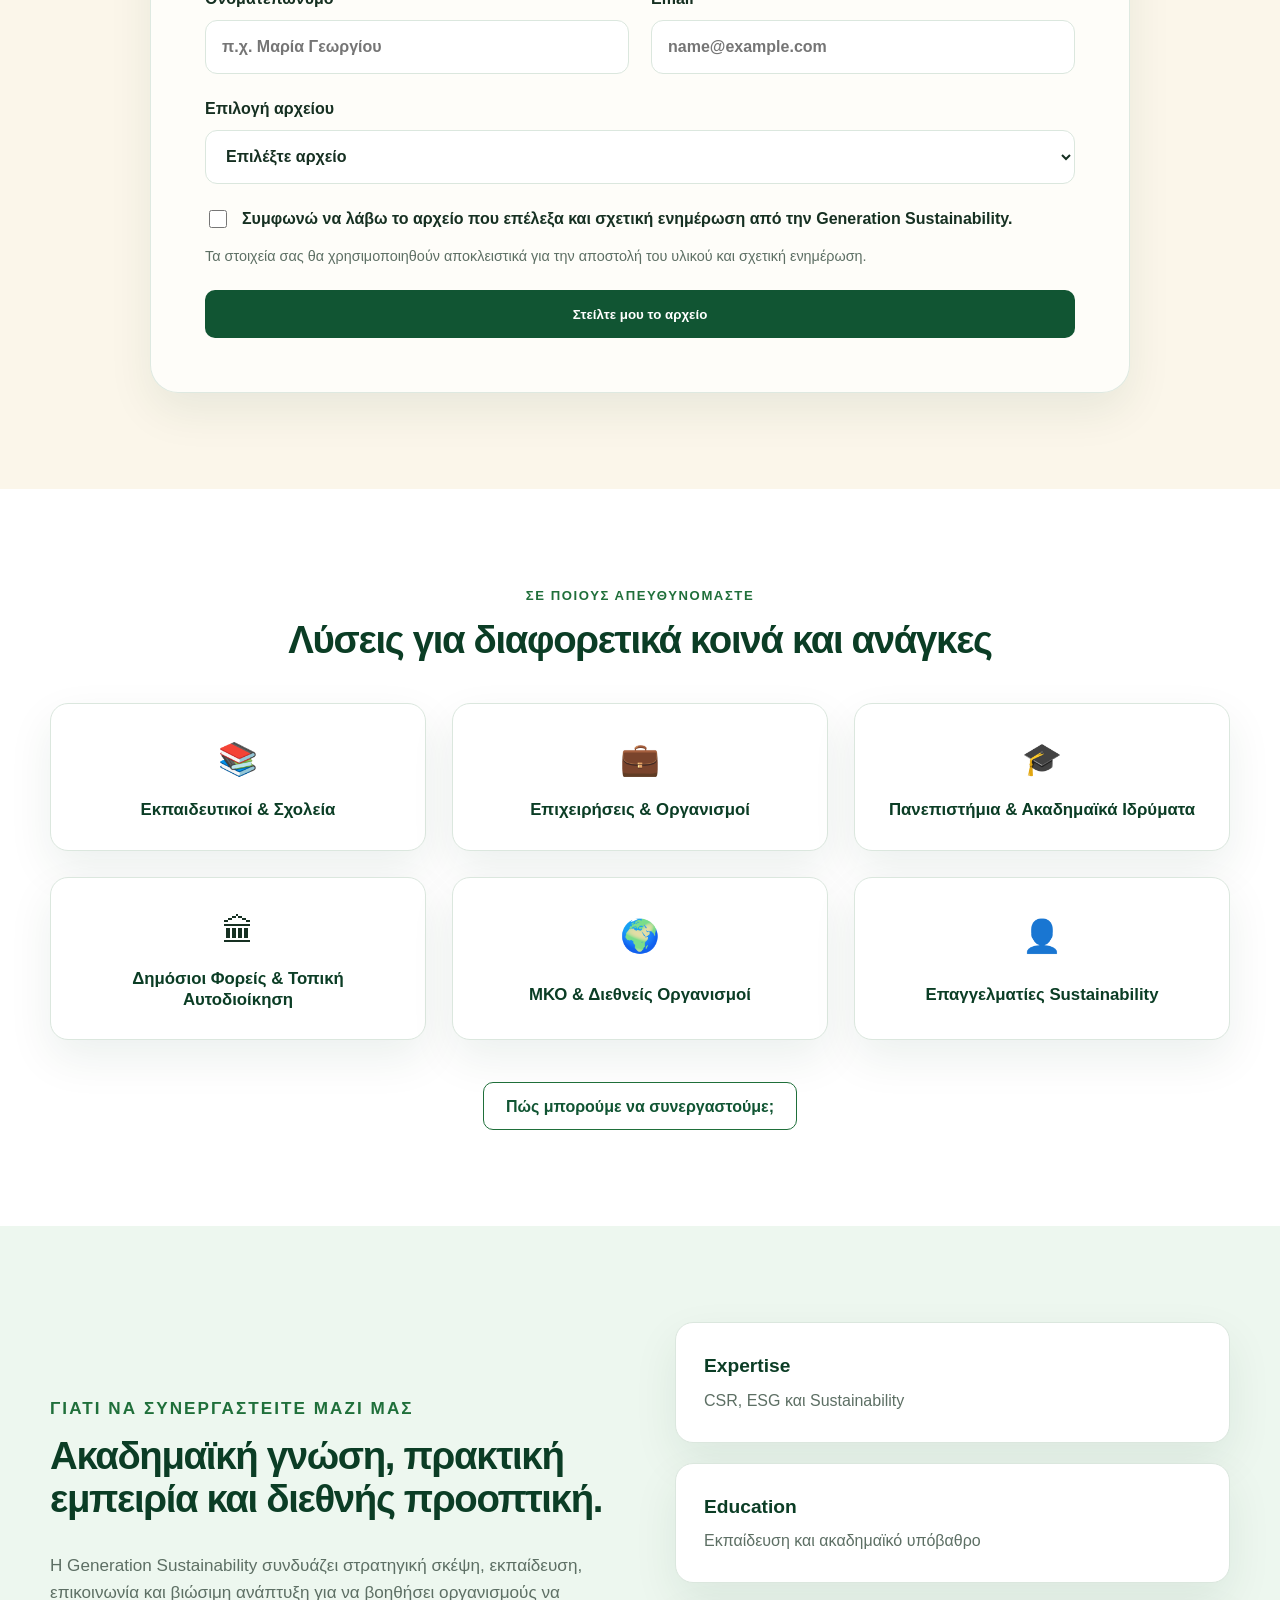
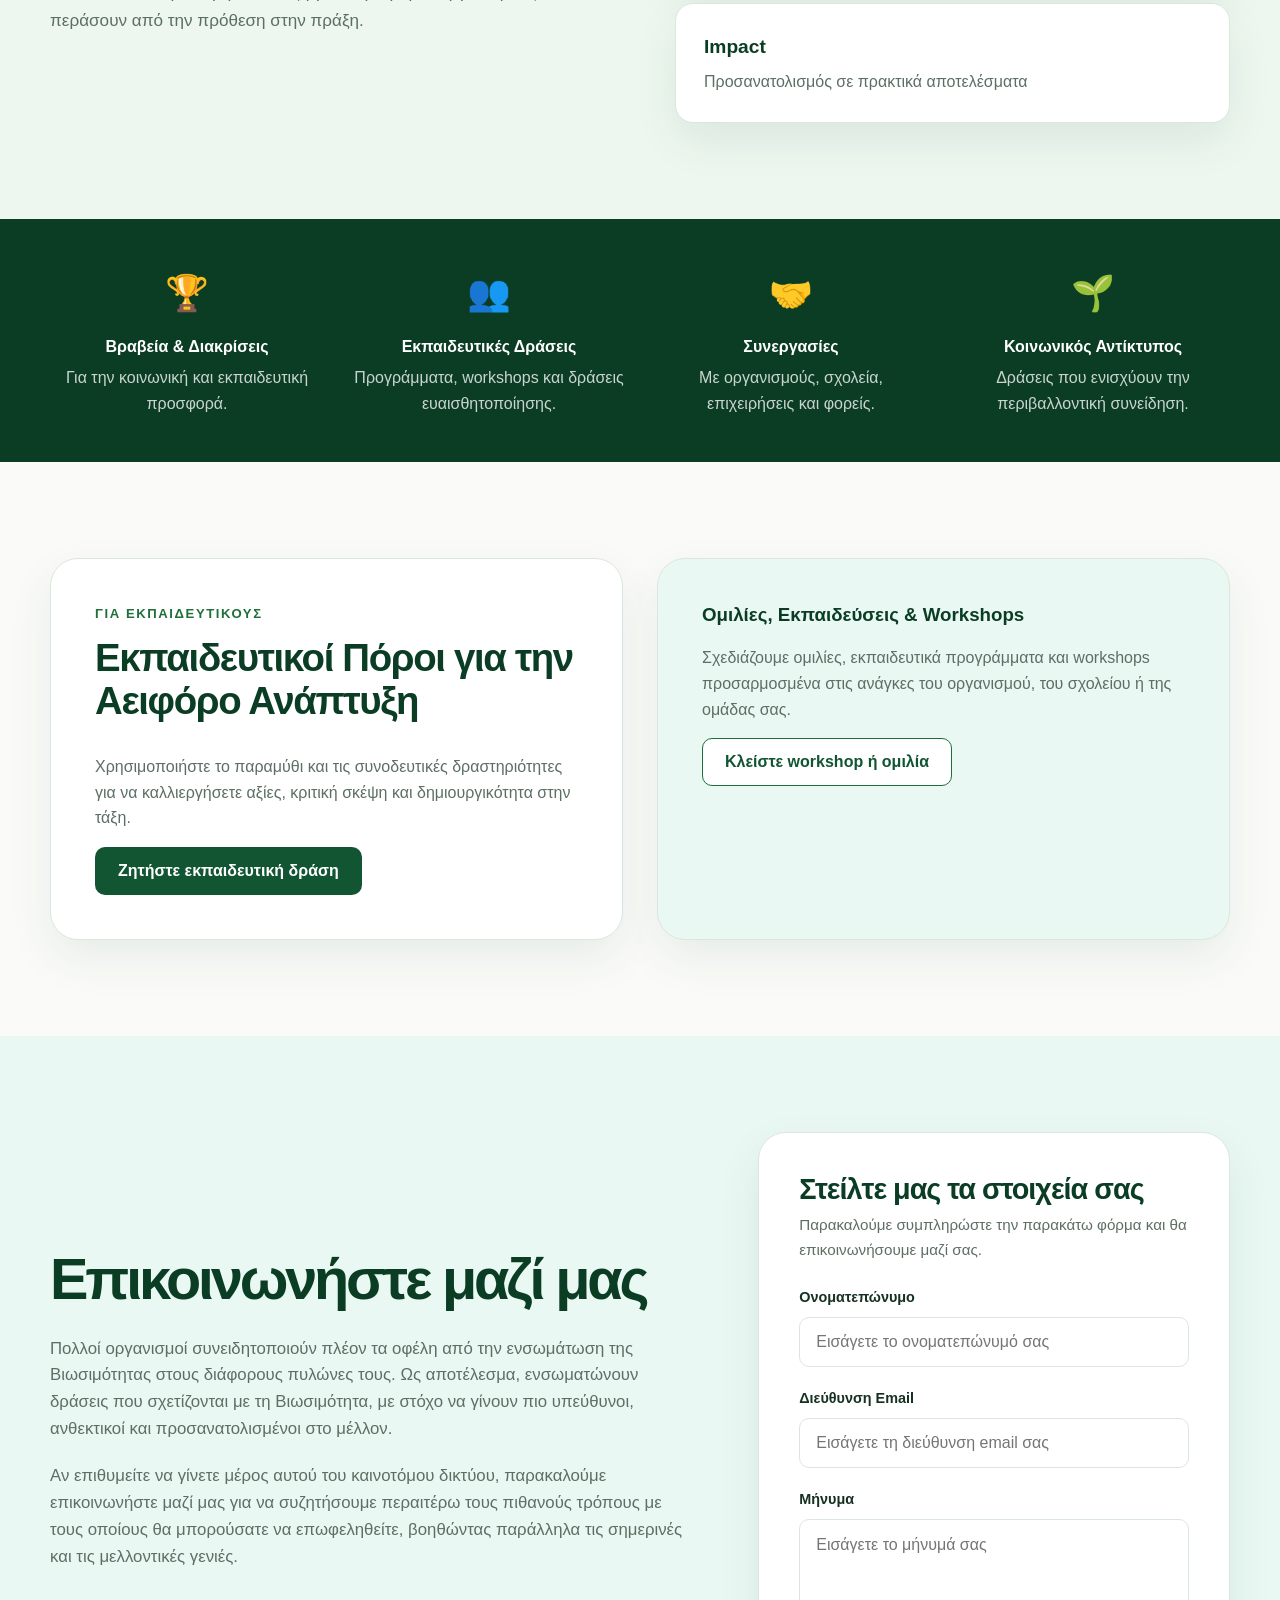
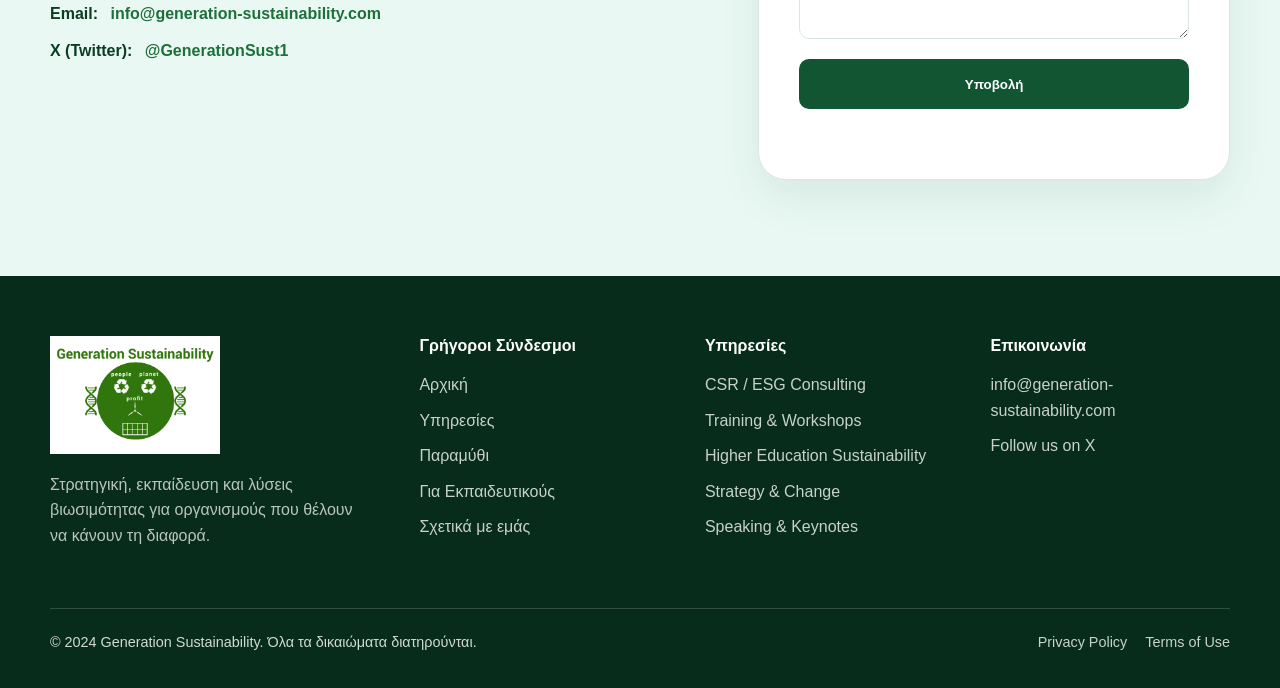
==== commit 47d041d8: "Add files via upload" ====
--- a/index.html
+++ b/index.html
@@ -363,20 +363,73 @@
       </div>
     </section>
 
-    <!-- FINAL CTA -->
-    <section id="contact" class="final-cta-section">
-      <div class="container final-cta">
-        <h2>Ας δημιουργήσουμε μαζί ένα βιώσιμο μέλλον.</h2>
-        <p>
-          Επικοινωνήστε μαζί μας για να συζητήσουμε τις ανάγκες του οργανισμού,
-          της επιχείρησης ή του σχολείου σας.
-        </p>
-
-        <div class="final-actions">
-          <a class="btn btn-light" href="mailto:info@generation-sustainability.com">Κλείστε συνάντηση</a>
-          <a class="btn btn-outline-light" href="#services">Δείτε υπηρεσίες</a>
-          <a class="btn btn-outline-light" href="#download">Κατεβάστε παραμύθι</a>
-        </div>
+    <!-- CONTACT -->
+    <section id="contact" class="contact-page-section">
+      <div class="contact-wrapper">
+
+        <div class="contact-intro">
+          <h1>Επικοινωνήστε μαζί μας</h1>
+
+          <p>
+            Πολλοί οργανισμοί συνειδητοποιούν πλέον τα οφέλη από την ενσωμάτωση
+            της Βιωσιμότητας στους διάφορους πυλώνες τους. Ως αποτέλεσμα,
+            ενσωματώνουν δράσεις που σχετίζονται με τη Βιωσιμότητα, με στόχο
+            να γίνουν πιο υπεύθυνοι, ανθεκτικοί και προσανατολισμένοι στο μέλλον.
+          </p>
+
+          <p>
+            Αν επιθυμείτε να γίνετε μέρος αυτού του καινοτόμου δικτύου, παρακαλούμε
+            επικοινωνήστε μαζί μας για να συζητήσουμε περαιτέρω τους πιθανούς τρόπους
+            με τους οποίους θα μπορούσατε να επωφεληθείτε, βοηθώντας παράλληλα
+            τις σημερινές και τις μελλοντικές γενιές.
+          </p>
+
+          <div class="contact-details">
+            <p>
+              <strong>Email:</strong>
+              <a href="mailto:info@generation-sustainability.com">
+                info@generation-sustainability.com
+              </a>
+            </p>
+
+            <p>
+              <strong>X (Twitter):</strong>
+              <a href="https://www.twitter.com/GenerationSust1" target="_blank">
+                @GenerationSust1
+              </a>
+            </p>
+          </div>
+        </div>
+
+        <div class="contact-form-card">
+          <h2>Στείλτε μας τα στοιχεία σας</h2>
+          <p class="form-subtitle">
+            Παρακαλούμε συμπληρώστε την παρακάτω φόρμα και θα επικοινωνήσουμε μαζί σας.
+          </p>
+
+          <form id="contactForm" class="contact-form">
+            <div class="form-group">
+              <label for="fullName">Ονοματεπώνυμο</label>
+              <input type="text" id="fullName" name="fullName" placeholder="Εισάγετε το ονοματεπώνυμό σας" required>
+            </div>
+
+            <div class="form-group">
+              <label for="emailAddress">Διεύθυνση Email</label>
+              <input type="email" id="emailAddress" name="emailAddress" placeholder="Εισάγετε τη διεύθυνση email σας"
+                required>
+            </div>
+
+            <div class="form-group">
+              <label for="message">Μήνυμα</label>
+              <textarea id="message" name="message" placeholder="Εισάγετε το μήνυμά σας" required></textarea>
+            </div>
+
+            <button type="submit">Υποβολή</button>
+
+            <p id="formMessage" class="form-message"></p>
+          </form>
+        </div>
+
       </div>
     </section>
   </main>
@@ -384,7 +437,7 @@
   <footer class="site-footer">
     <div class="container footer-grid">
       <div>
-        <img class="footer-logo" src="logo.jpg" alt="Generation Sustainability logo" />
+        <img class="footer-logo" src="IMG/logo.jpg" alt="IMG/logo Sustainability logo" />
         <p>
           Στρατηγική, εκπαίδευση και λύσεις βιωσιμότητας για οργανισμούς
           που θέλουν να κάνουν τη διαφορά.
@@ -424,6 +477,16 @@
       </span>
     </div>
   </footer>
+
+  <script>
+    document.getElementById('contactForm').addEventListener('submit', function (e) {
+      e.preventDefault();
+      const messageEl = document.getElementById('formMessage');
+      messageEl.textContent = 'Ευχαριστούμε για το μήνυμά σας! Θα επικοινωνήσουμε μαζί σας σύντομα.';
+      messageEl.className = 'form-message success';
+      this.reset();
+    });
+  </script>
 </body>
 
 </html>
--- a/CSS/style.css
+++ b/CSS/style.css
@@ -645,35 +645,155 @@
   background: var(--mint) !important;
 }
 
-/* Final CTA */
-
-.final-cta-section {
-  padding: 86px 0;
-  background:
-    radial-gradient(circle at top left, rgba(255, 255, 255, 0.16), transparent 30%),
-    linear-gradient(135deg, var(--green-800), var(--green-900));
-}
-
-.final-cta {
-  text-align: center;
+/* Contact Page Section */
+
+.contact-page-section {
+  padding: 96px 0;
+  background: var(--mint);
+}
+
+.contact-wrapper {
+  width: min(var(--container), calc(100% - 48px));
+  margin: 0 auto;
+  display: grid;
+  grid-template-columns: 1.15fr 0.85fr;
+  align-items: center;
+  gap: 70px;
+}
+
+.contact-intro h1 {
+  color: var(--green-900);
+  font-size: clamp(2.2rem, 4.5vw, 3.8rem);
+  line-height: 1.1;
+  margin-bottom: 24px;
+}
+
+.contact-intro p {
+  font-size: 1.05rem;
+  line-height: 1.6;
+  margin-bottom: 20px;
+  color: var(--muted);
+}
+
+.contact-details {
+  margin-top: 30px;
+  display: flex;
+  flex-direction: column;
+  gap: 12px;
+}
+
+.contact-details p {
+  margin: 0;
+  font-size: 1rem;
+}
+
+.contact-details strong {
+  color: var(--green-900);
+  margin-right: 8px;
+}
+
+.contact-details a {
+  color: var(--green-700);
+  font-weight: 700;
+  transition: color 0.2s ease;
+}
+
+.contact-details a:hover {
+  color: var(--green-900);
+  text-decoration: underline;
+}
+
+.contact-form-card {
+  background: var(--white);
+  padding: 40px;
+  border-radius: var(--radius-lg);
+  border: 1px solid var(--border);
+  box-shadow: var(--shadow);
+}
+
+.contact-form-card h2 {
+  font-size: 1.8rem;
+  color: var(--green-900);
+  margin-bottom: 8px;
+}
+
+.form-subtitle {
+  color: var(--muted);
+  font-size: 0.95rem;
+  margin-bottom: 24px;
+}
+
+.contact-form {
+  display: grid;
+  gap: 20px;
+}
+
+.form-group {
+  display: grid;
+  gap: 8px;
+}
+
+.form-group label {
+  font-weight: 700;
+  color: var(--text);
+  font-size: 0.9rem;
+}
+
+.form-group input,
+.form-group textarea {
+  width: 100%;
+  min-height: 50px;
+  padding: 0 16px;
+  border: 1px solid var(--border);
+  border-radius: 10px;
+  font: inherit;
+  color: var(--text);
+  background: var(--white);
+  transition: border-color 0.2s ease, box-shadow 0.2s ease;
+}
+
+.form-group input:focus,
+.form-group textarea:focus {
+  outline: none;
+  border-color: var(--green-500);
+  box-shadow: 0 0 0 3px rgba(79, 154, 93, 0.15);
+}
+
+.form-group textarea {
+  min-height: 120px;
+  padding: 12px 16px;
+  resize: vertical;
+}
+
+.contact-form button[type="submit"] {
+  min-height: 50px;
+  background: var(--green-800);
   color: var(--white);
-}
-
-.final-cta h2 {
-  color: var(--white);
-}
-
-.final-cta p {
-  max-width: 680px;
-  margin: 0 auto 32px;
-  color: rgba(255, 255, 255, 0.82);
-}
-
-.final-actions {
-  display: flex;
-  flex-wrap: wrap;
-  justify-content: center;
-  gap: 16px;
+  border: none;
+  border-radius: 10px;
+  font-weight: 800;
+  cursor: pointer;
+  transition: background 0.2s ease, transform 0.2s ease, box-shadow 0.2s ease;
+}
+
+.contact-form button[type="submit"]:hover {
+  background: var(--green-900);
+  transform: translateY(-2px);
+  box-shadow: 0 10px 20px rgba(13, 61, 37, 0.15);
+}
+
+.form-message {
+  margin: 10px 0 0;
+  font-size: 0.95rem;
+  font-weight: 700;
+}
+
+.form-message.success {
+  color: var(--green-700);
+}
+
+.form-message.error {
+  color: #c0392b;
 }
 
 /* Footer */
@@ -748,7 +868,8 @@
   .hero-grid,
   .storybook-grid,
   .about-grid,
-  .educators-grid {
+  .educators-grid,
+  .contact-wrapper {
     grid-template-columns: 1fr;
   }
 
@@ -801,8 +922,7 @@
     font-size: 2rem;
   }
 
-  .hero-actions,
-  .final-actions {
+  .hero-actions {
     flex-direction: column;
   }
 
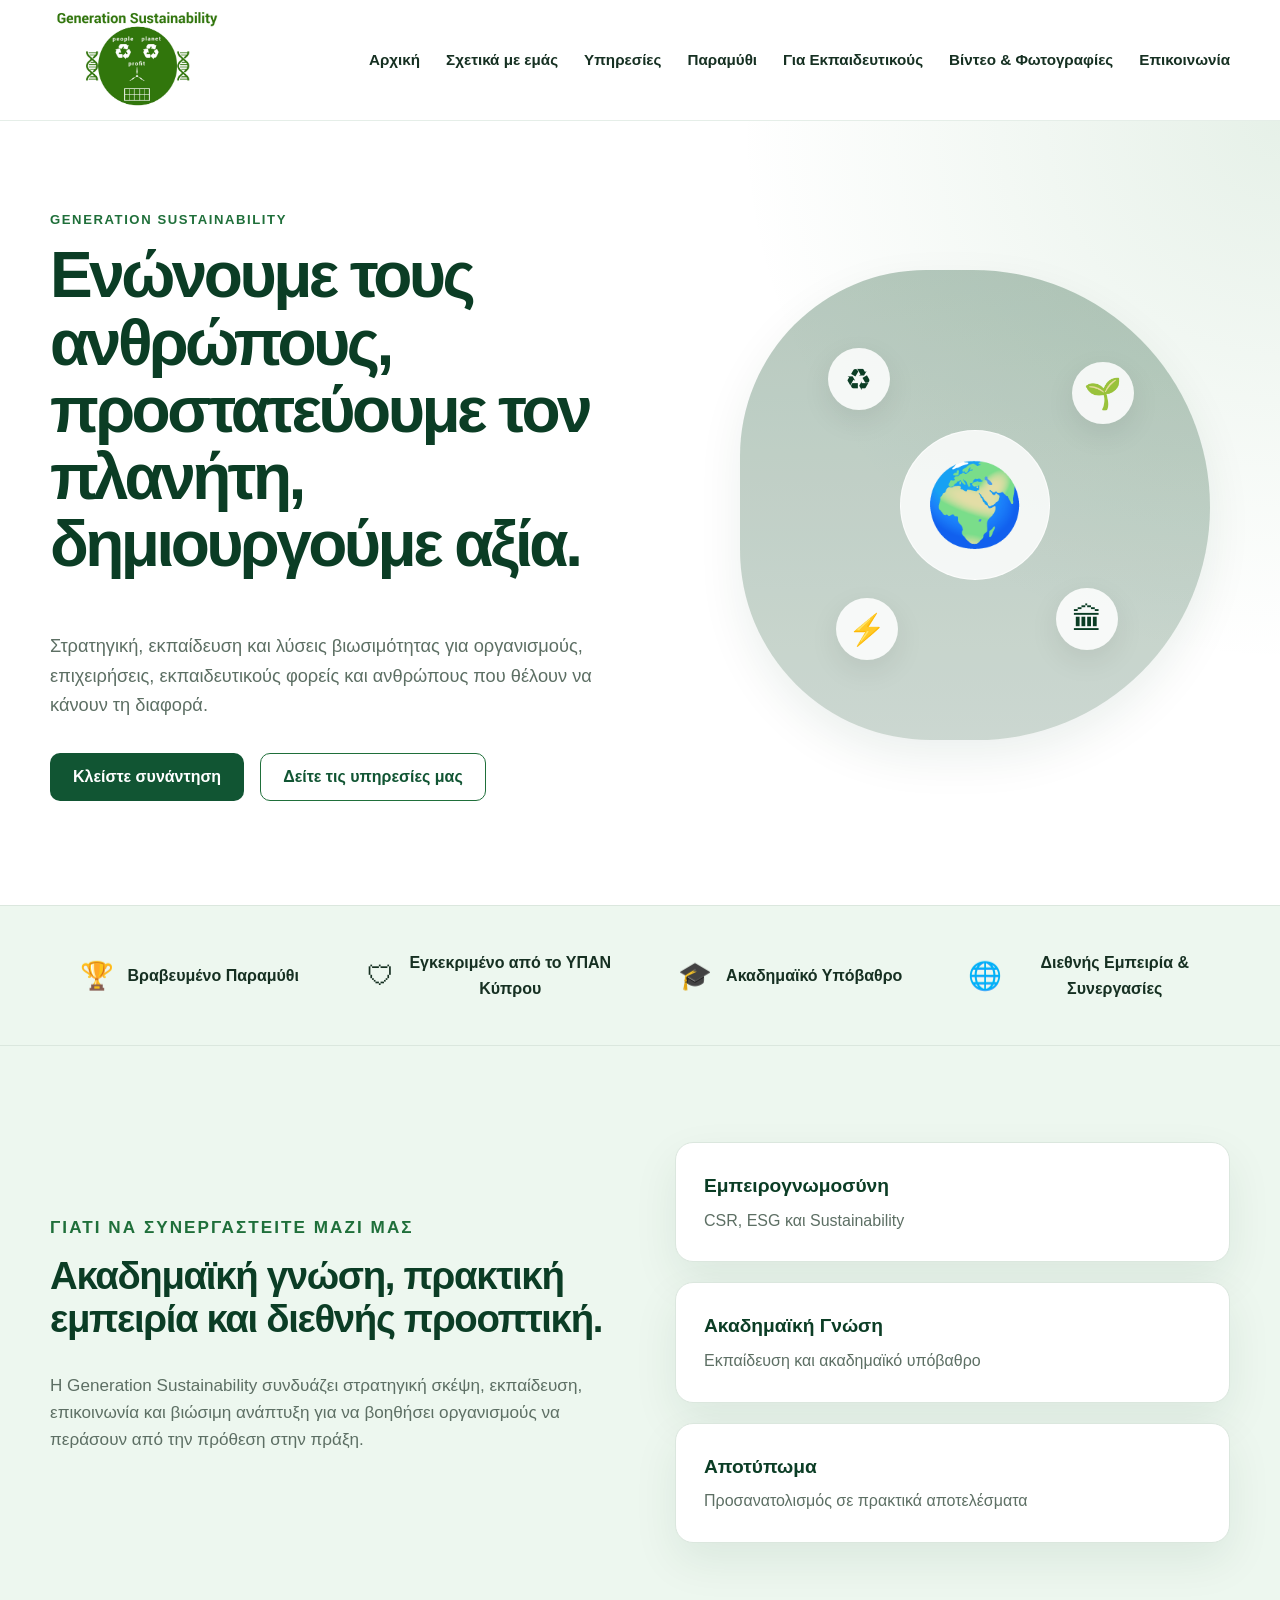
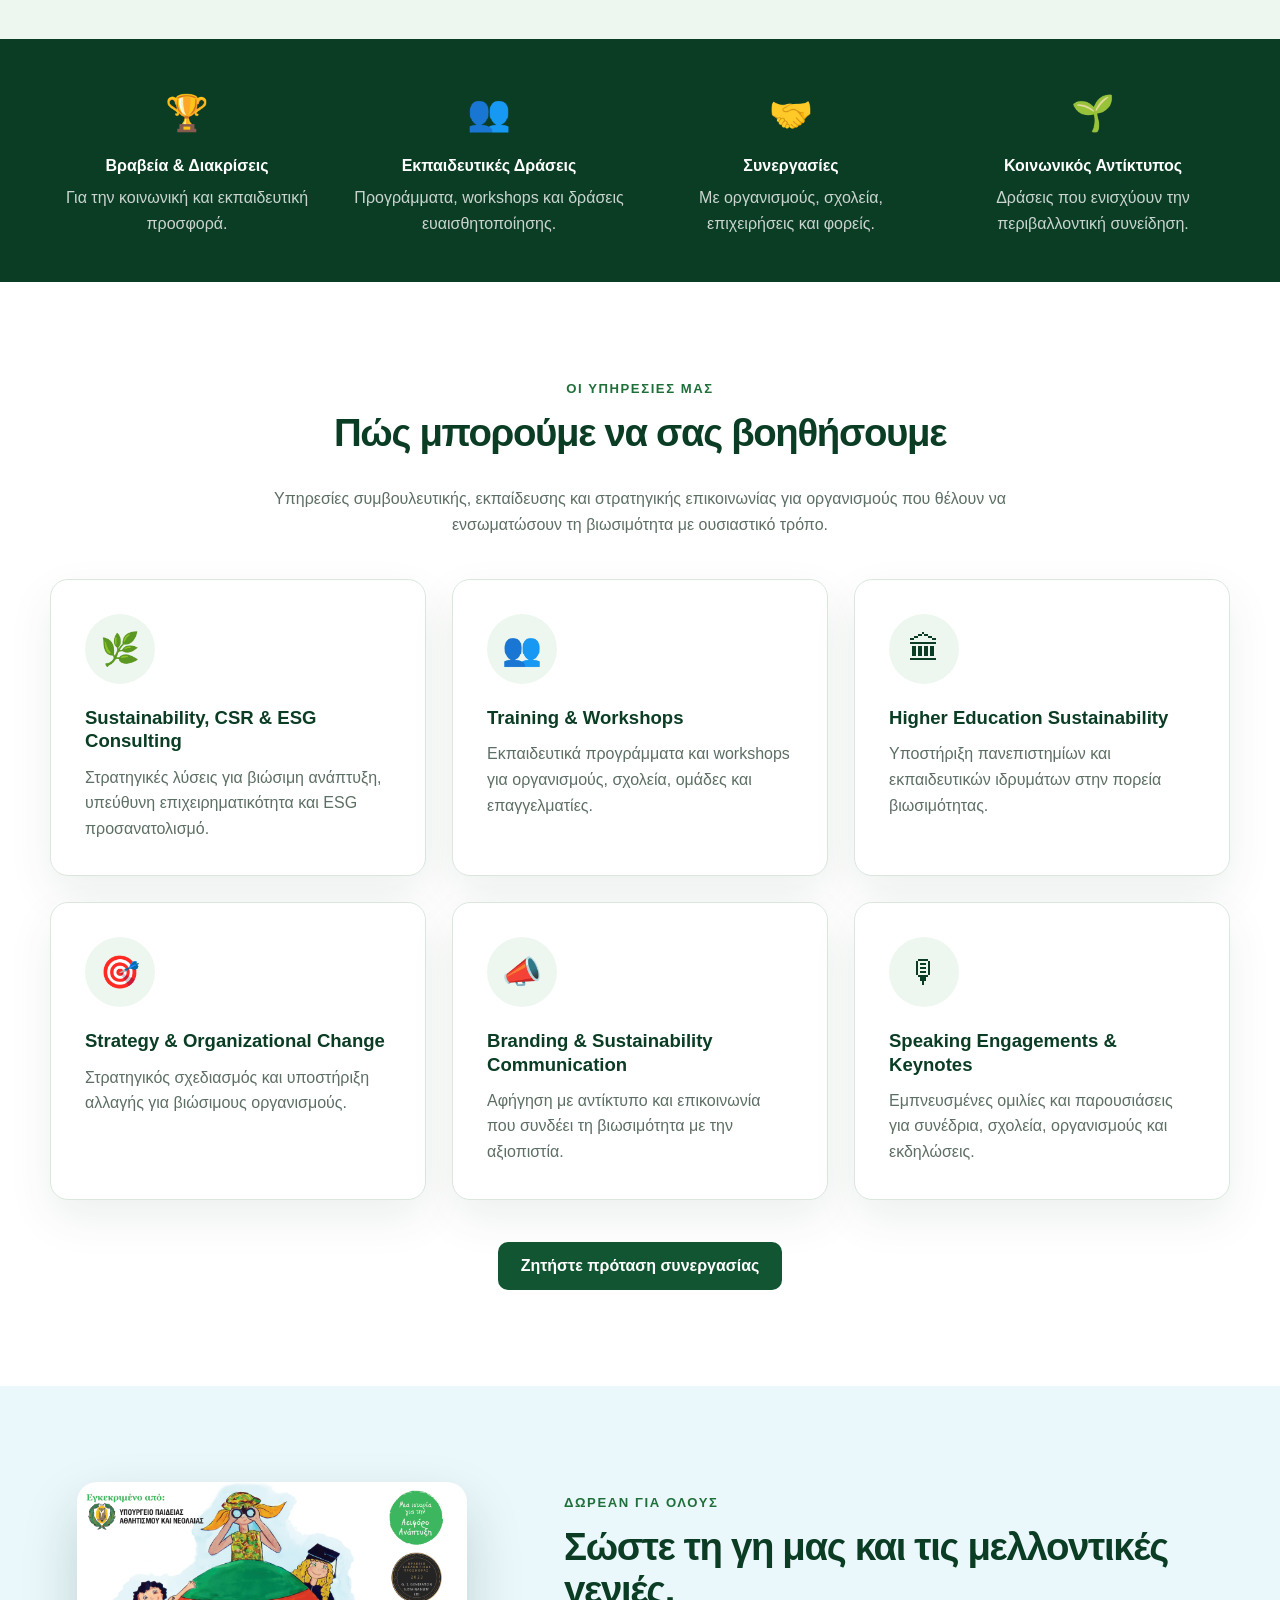
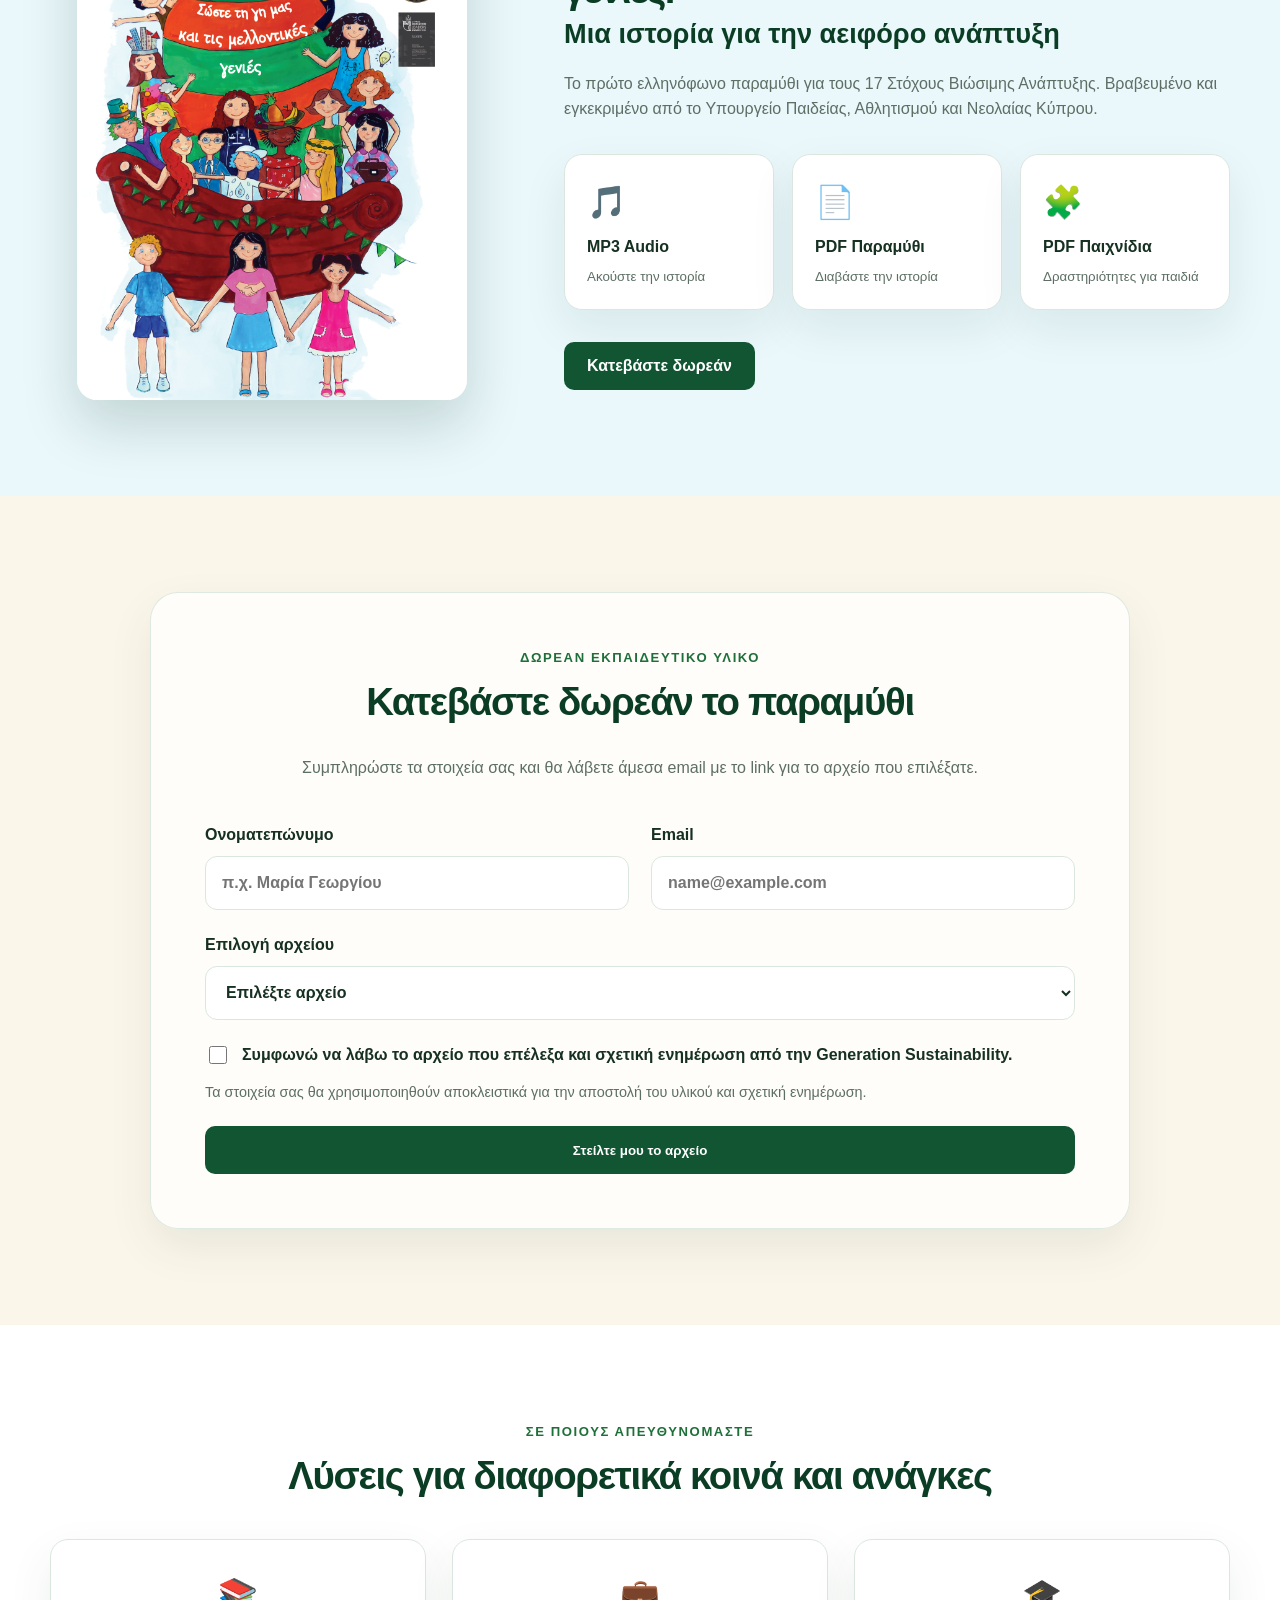
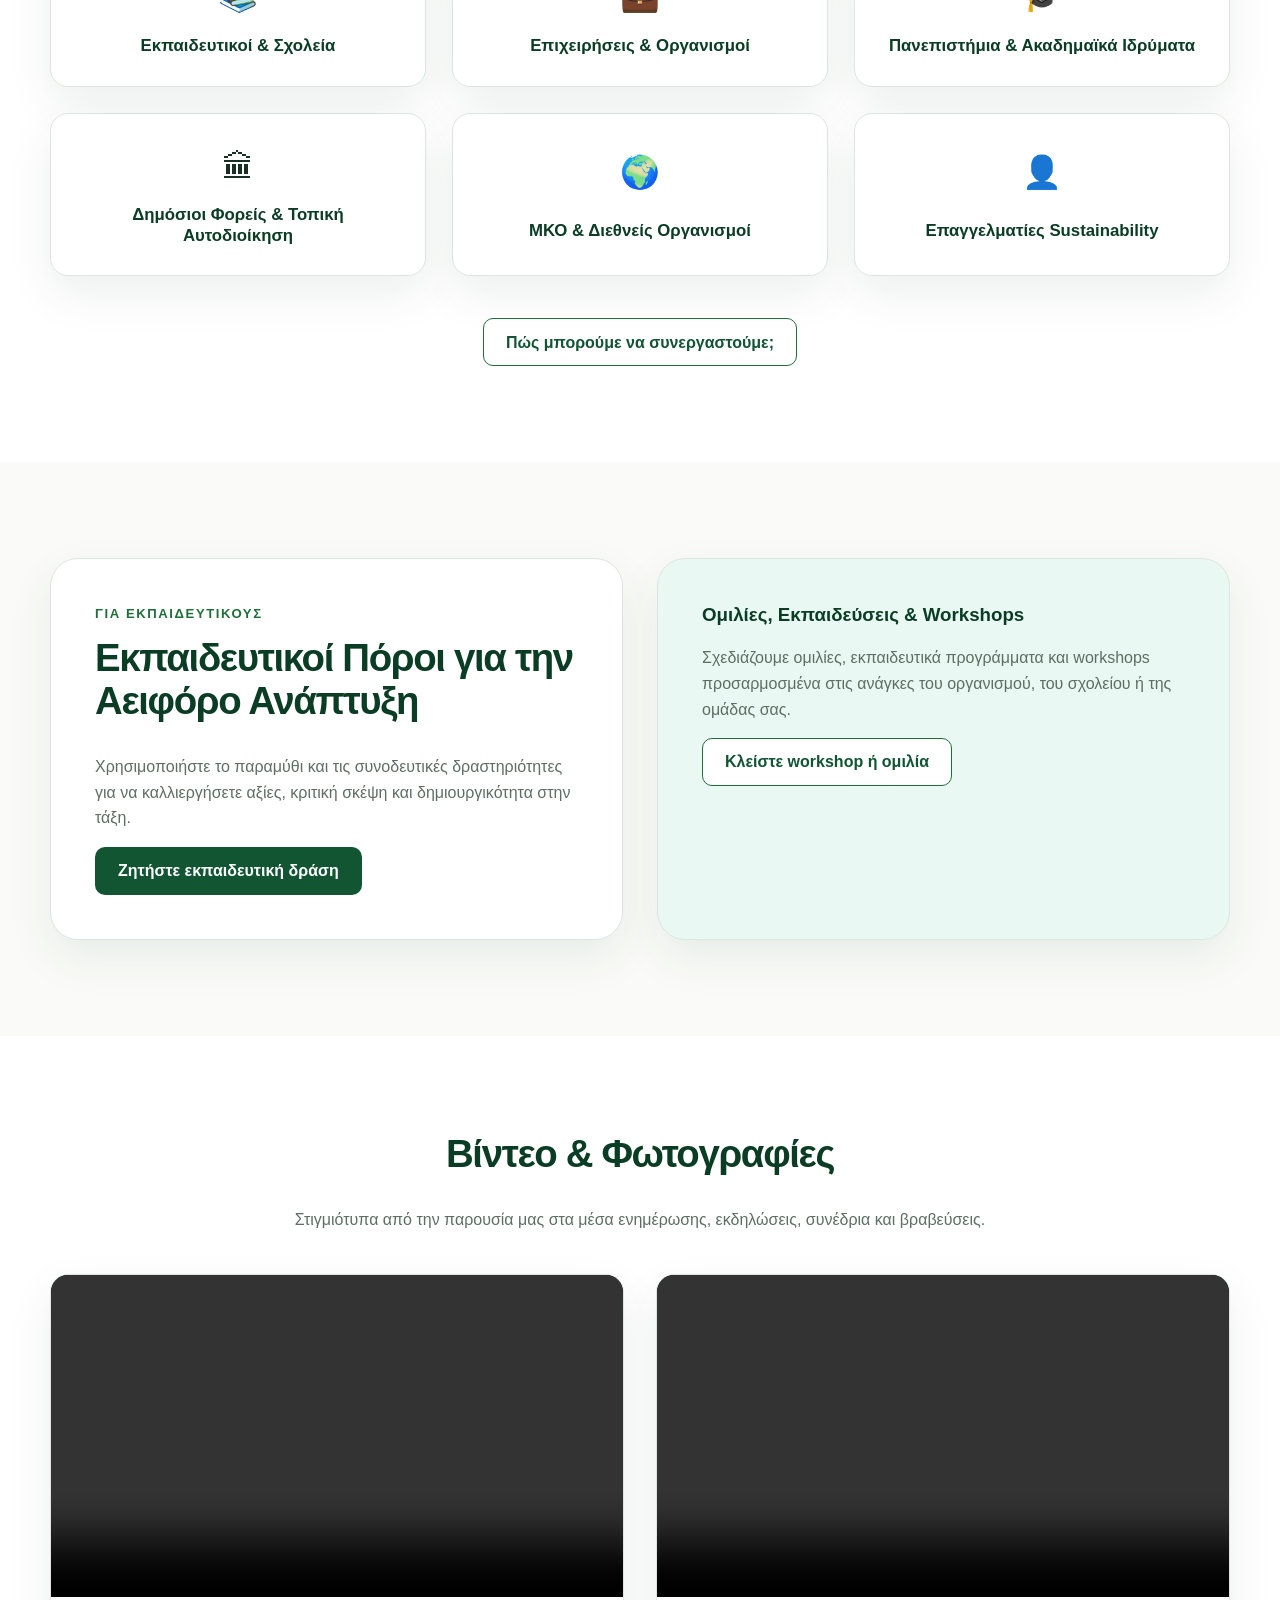
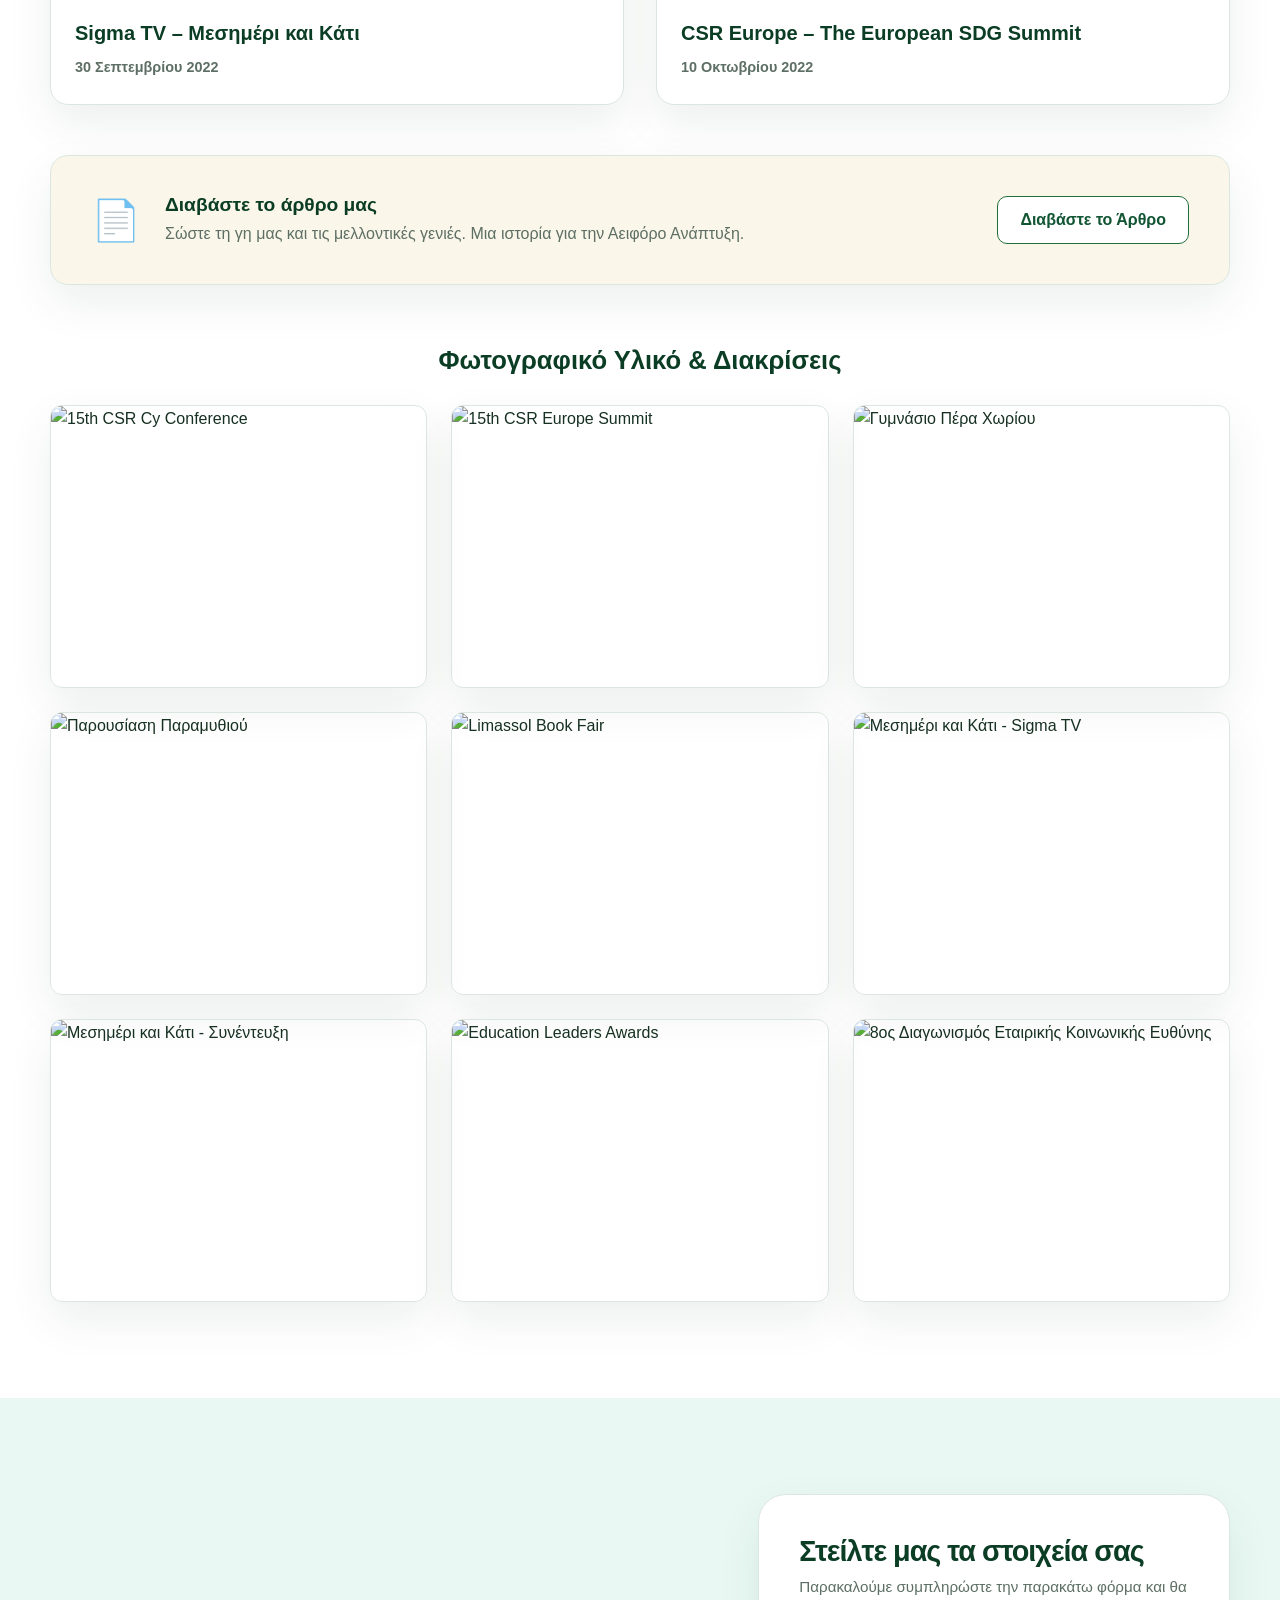
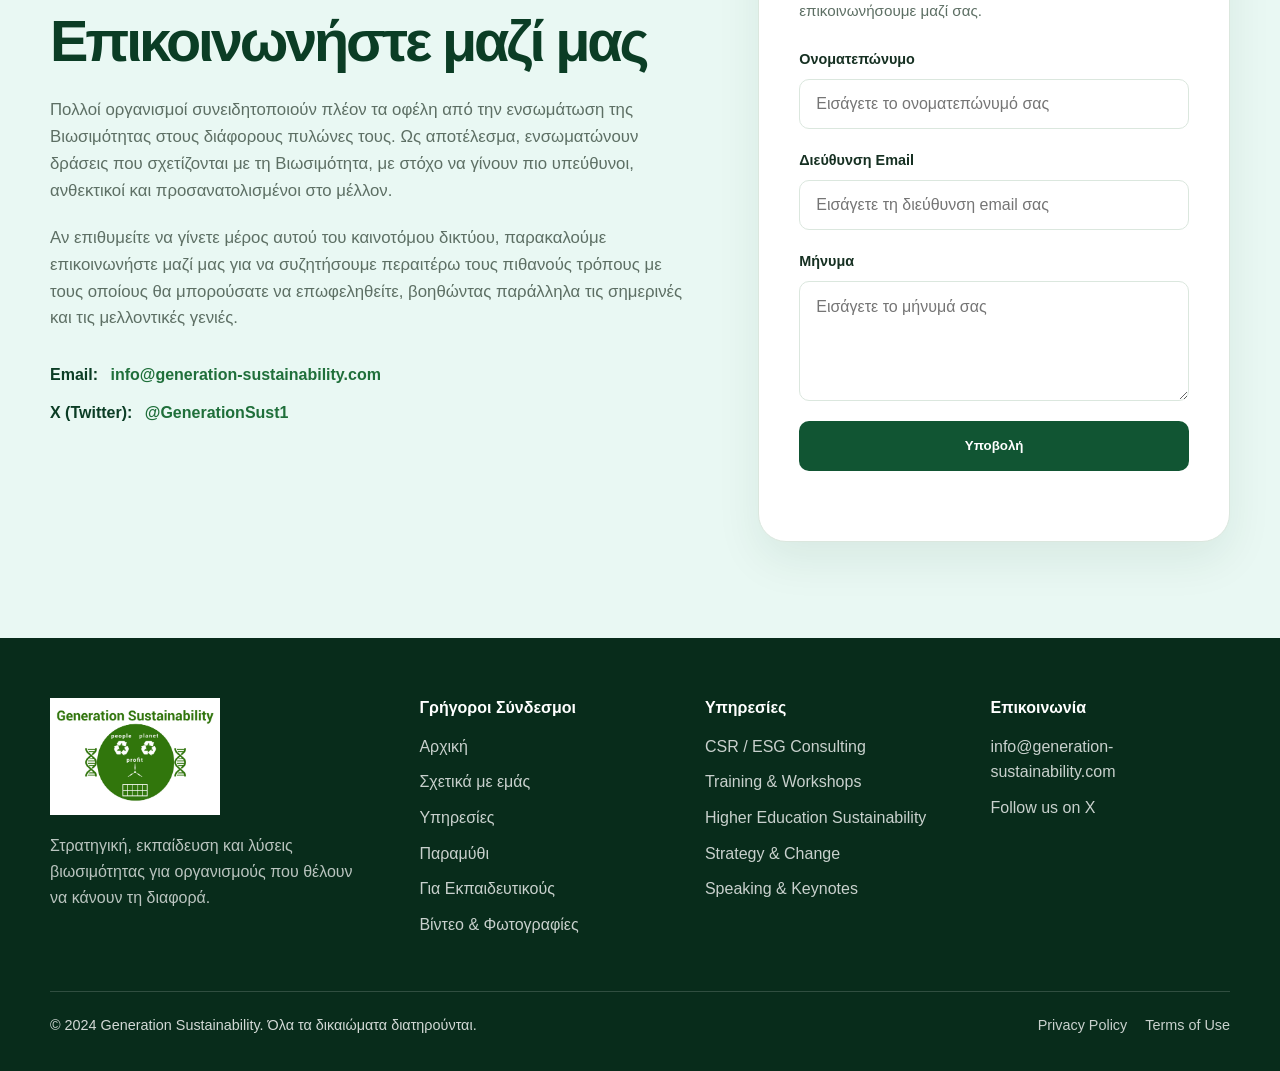
==== commit bcf8e449: "Add files via upload" ====
--- a/index.html
+++ b/index.html
@@ -26,14 +26,14 @@
 
       <nav class="main-nav" aria-label="Main navigation">
         <a href="#home">Αρχική</a>
+        <a href="#about">Σχετικά με εμάς</a>
         <a href="#services">Υπηρεσίες</a>
         <a href="#storybook">Παραμύθι</a>
         <a href="#educators">Για Εκπαιδευτικούς</a>
-        <a href="#about">Σχετικά με εμάς</a>
+        <a href="#media-coverage">Βίντεο & Φωτογραφίες</a>
         <a href="#contact">Επικοινωνία</a>
       </nav>
 
-      <a class="btn btn-primary header-cta" href="#contact">Κλείστε συνάντηση</a>
     </div>
   </header>
 
@@ -91,195 +91,6 @@
       </div>
     </section>
 
-    <!-- SERVICES -->
-    <section id="services" class="section services-section">
-      <div class="container narrow-title">
-        <p class="eyebrow">Οι υπηρεσίες μας</p>
-        <h2>Πώς μπορούμε να σας βοηθήσουμε</h2>
-        <p>
-          Υπηρεσίες συμβουλευτικής, εκπαίδευσης και στρατηγικής επικοινωνίας για
-          οργανισμούς που θέλουν να ενσωματώσουν τη βιωσιμότητα με ουσιαστικό τρόπο.
-        </p>
-      </div>
-
-      <div class="container card-grid services-grid">
-        <article class="card service-card">
-          <div class="card-icon">🌿</div>
-          <h3>Sustainability, CSR & ESG Consulting</h3>
-          <p>Στρατηγικές λύσεις για βιώσιμη ανάπτυξη, υπεύθυνη επιχειρηματικότητα και ESG προσανατολισμό.</p>
-        </article>
-
-        <article class="card service-card">
-          <div class="card-icon">👥</div>
-          <h3>Training & Workshops</h3>
-          <p>Εκπαιδευτικά προγράμματα και workshops για οργανισμούς, σχολεία, ομάδες και επαγγελματίες.</p>
-        </article>
-
-        <article class="card service-card">
-          <div class="card-icon">🏛</div>
-          <h3>Higher Education Sustainability</h3>
-          <p>Υποστήριξη πανεπιστημίων και εκπαιδευτικών ιδρυμάτων στην πορεία βιωσιμότητας.</p>
-        </article>
-
-        <article class="card service-card">
-          <div class="card-icon">🎯</div>
-          <h3>Strategy & Organizational Change</h3>
-          <p>Στρατηγικός σχεδιασμός και υποστήριξη αλλαγής για βιώσιμους οργανισμούς.</p>
-        </article>
-
-        <article class="card service-card">
-          <div class="card-icon">📣</div>
-          <h3>Branding & Sustainability Communication</h3>
-          <p>Αφήγηση με αντίκτυπο και επικοινωνία που συνδέει τη βιωσιμότητα με την αξιοπιστία.</p>
-        </article>
-
-        <article class="card service-card">
-          <div class="card-icon">🎙</div>
-          <h3>Speaking Engagements & Keynotes</h3>
-          <p>Εμπνευσμένες ομιλίες και παρουσιάσεις για συνέδρια, σχολεία, οργανισμούς και εκδηλώσεις.</p>
-        </article>
-      </div>
-
-      <div class="section-action">
-        <a class="btn btn-primary" href="#contact">Ζητήστε πρόταση συνεργασίας</a>
-      </div>
-    </section>
-
-    <!-- STORYBOOK -->
-    <section id="storybook" class="section storybook-section">
-      <div class="container storybook-grid">
-        <div class="storybook-cover">
-          <img src="IMG/storybook-cover.png" alt="Εξώφυλλο του παραμυθιού Σώστε τη γη μας και τις μελλοντικές γενιές" />
-        </div>
-
-        <div class="storybook-copy">
-          <p class="eyebrow">Δωρεάν για όλους</p>
-          <h2>Σώστε τη γη μας και τις μελλοντικές γενιές.</h2>
-          <h3>Μια ιστορία για την αειφόρο ανάπτυξη</h3>
-          <p>
-            Το πρώτο ελληνόφωνο παραμύθι για τους 17 Στόχους Βιώσιμης Ανάπτυξης.
-            Βραβευμένο και εγκεκριμένο από το Υπουργείο Παιδείας, Αθλητισμού και Νεολαίας Κύπρου.
-          </p>
-
-          <div class="download-options" aria-label="Download options">
-            <a class="download-card" href="#download">
-              <span>🎵</span>
-              <strong>MP3 Audio</strong>
-              <small>Ακούστε την ιστορία</small>
-            </a>
-
-            <a class="download-card" href="#download">
-              <span>📄</span>
-              <strong>PDF Παραμύθι</strong>
-              <small>Διαβάστε την ιστορία</small>
-            </a>
-
-            <a class="download-card" href="#download">
-              <span>🧩</span>
-              <strong>PDF Παιχνίδια</strong>
-              <small>Δραστηριότητες για παιδιά</small>
-            </a>
-          </div>
-
-          <a class="btn btn-primary" href="#download">Κατεβάστε δωρεάν</a>
-        </div>
-      </div>
-    </section>
-
-    <!-- DOWNLOAD FORM -->
-    <section id="download" class="section download-section">
-      <div class="container download-panel">
-        <div class="narrow-title">
-          <p class="eyebrow">Δωρεάν εκπαιδευτικό υλικό</p>
-          <h2>Κατεβάστε δωρεάν το παραμύθι</h2>
-          <p>
-            Συμπληρώστε τα στοιχεία σας και θα λάβετε άμεσα email με το link για το αρχείο που επιλέξατε.
-          </p>
-        </div>
-
-        <form class="lead-form" action="#" method="post">
-          <div class="form-row">
-            <label>
-              <span>Ονοματεπώνυμο</span>
-              <input type="text" name="full_name" placeholder="π.χ. Μαρία Γεωργίου" required />
-            </label>
-
-            <label>
-              <span>Email</span>
-              <input type="email" name="email" placeholder="name@example.com" required />
-            </label>
-          </div>
-
-          <label>
-            <span>Επιλογή αρχείου</span>
-            <select name="download_file" required>
-              <option value="">Επιλέξτε αρχείο</option>
-              <option value="mp3-audio">MP3 Audio</option>
-              <option value="pdf-storybook">PDF Παραμύθι</option>
-              <option value="pdf-activities">PDF Παιχνίδια / Δραστηριότητες</option>
-            </select>
-          </label>
-
-          <label class="checkbox-label">
-            <input type="checkbox" name="consent" required />
-            <span>
-              Συμφωνώ να λάβω το αρχείο που επέλεξα και σχετική ενημέρωση από την Generation Sustainability.
-            </span>
-          </label>
-
-          <p class="privacy-note">
-            Τα στοιχεία σας θα χρησιμοποιηθούν αποκλειστικά για την αποστολή του υλικού και σχετική ενημέρωση.
-          </p>
-
-          <button class="btn btn-primary" type="submit">Στείλτε μου το αρχείο</button>
-        </form>
-      </div>
-    </section>
-
-    <!-- AUDIENCES -->
-    <section class="section audiences-section">
-      <div class="container narrow-title">
-        <p class="eyebrow">Σε ποιους απευθυνόμαστε</p>
-        <h2>Λύσεις για διαφορετικά κοινά και ανάγκες</h2>
-      </div>
-
-      <div class="container card-grid audience-grid">
-        <article class="mini-card">
-          <span>📚</span>
-          <h3>Εκπαιδευτικοί & Σχολεία</h3>
-        </article>
-
-        <article class="mini-card">
-          <span>💼</span>
-          <h3>Επιχειρήσεις & Οργανισμοί</h3>
-        </article>
-
-        <article class="mini-card">
-          <span>🎓</span>
-          <h3>Πανεπιστήμια & Ακαδημαϊκά Ιδρύματα</h3>
-        </article>
-
-        <article class="mini-card">
-          <span>🏛</span>
-          <h3>Δημόσιοι Φορείς & Τοπική Αυτοδιοίκηση</h3>
-        </article>
-
-        <article class="mini-card">
-          <span>🌍</span>
-          <h3>ΜΚΟ & Διεθνείς Οργανισμοί</h3>
-        </article>
-
-        <article class="mini-card">
-          <span>👤</span>
-          <h3>Επαγγελματίες Sustainability</h3>
-        </article>
-      </div>
-
-      <div class="section-action">
-        <a class="btn btn-secondary" href="#contact">Πώς μπορούμε να συνεργαστούμε;</a>
-      </div>
-    </section>
-
     <!-- ABOUT -->
     <section id="about" class="section about-section">
       <div class="container about-grid">
@@ -295,15 +106,15 @@
 
         <div class="value-grid">
           <div class="value-item">
-            <strong>Expertise</strong>
+            <strong>Εμπειρογνωμοσύνη</strong>
             <span>CSR, ESG και Sustainability</span>
           </div>
           <div class="value-item">
-            <strong>Education</strong>
+            <strong>Ακαδημαϊκή Γνώση</strong>
             <span>Εκπαίδευση και ακαδημαϊκό υπόβαθρο</span>
           </div>
           <div class="value-item">
-            <strong>Impact</strong>
+            <strong>Αποτύπωμα</strong>
             <span>Προσανατολισμός σε πρακτικά αποτελέσματα</span>
           </div>
         </div>
@@ -338,6 +149,196 @@
         </div>
       </div>
     </section>
+
+    <!-- SERVICES -->
+    <section id="services" class="section services-section">
+      <div class="container narrow-title">
+        <p class="eyebrow">Οι υπηρεσίες μας</p>
+        <h2>Πώς μπορούμε να σας βοηθήσουμε</h2>
+        <p>
+          Υπηρεσίες συμβουλευτικής, εκπαίδευσης και στρατηγικής επικοινωνίας για
+          οργανισμούς που θέλουν να ενσωματώσουν τη βιωσιμότητα με ουσιαστικό τρόπο.
+        </p>
+      </div>
+
+      <div class="container card-grid services-grid">
+        <article class="card service-card">
+          <div class="card-icon">🌿</div>
+          <h3>Sustainability, CSR & ESG Consulting</h3>
+          <p>Στρατηγικές λύσεις για βιώσιμη ανάπτυξη, υπεύθυνη επιχειρηματικότητα και ESG προσανατολισμό.</p>
+        </article>
+
+        <article class="card service-card">
+          <div class="card-icon">👥</div>
+          <h3>Training & Workshops</h3>
+          <p>Εκπαιδευτικά προγράμματα και workshops για οργανισμούς, σχολεία, ομάδες και επαγγελματίες.</p>
+        </article>
+
+        <article class="card service-card">
+          <div class="card-icon">🏛</div>
+          <h3>Higher Education Sustainability</h3>
+          <p>Υποστήριξη πανεπιστημίων και εκπαιδευτικών ιδρυμάτων στην πορεία βιωσιμότητας.</p>
+        </article>
+
+        <article class="card service-card">
+          <div class="card-icon">🎯</div>
+          <h3>Strategy & Organizational Change</h3>
+          <p>Στρατηγικός σχεδιασμός και υποστήριξη αλλαγής για βιώσιμους οργανισμούς.</p>
+        </article>
+
+        <article class="card service-card">
+          <div class="card-icon">📣</div>
+          <h3>Branding & Sustainability Communication</h3>
+          <p>Αφήγηση με αντίκτυπο και επικοινωνία που συνδέει τη βιωσιμότητα με την αξιοπιστία.</p>
+        </article>
+
+        <article class="card service-card">
+          <div class="card-icon">🎙</div>
+          <h3>Speaking Engagements & Keynotes</h3>
+          <p>Εμπνευσμένες ομιλίες και παρουσιάσεις για συνέδρια, σχολεία, οργανισμούς και εκδηλώσεις.</p>
+        </article>
+      </div>
+
+      <div class="section-action">
+        <a class="btn btn-primary" href="#contact">Ζητήστε πρόταση συνεργασίας</a>
+      </div>
+    </section>
+
+    <!-- STORYBOOK -->
+    <section id="storybook" class="section storybook-section">
+      <div class="container storybook-grid">
+        <div class="storybook-cover">
+          <img src="IMG/storybook-cover.png" alt="Εξώφυλλο του παραμυθιού Σώστε τη γη μας και τις μελλοντικές γενιές" />
+        </div>
+
+        <div class="storybook-copy">
+          <p class="eyebrow">Δωρεάν για όλους</p>
+          <h2>Σώστε τη γη μας και τις μελλοντικές γενιές.</h2>
+          <h3>Μια ιστορία για την αειφόρο ανάπτυξη</h3>
+          <p>
+            Το πρώτο ελληνόφωνο παραμύθι για τους 17 Στόχους Βιώσιμης Ανάπτυξης.
+            Βραβευμένο και εγκεκριμένο από το Υπουργείο Παιδείας, Αθλητισμού και Νεολαίας Κύπρου.
+          </p>
+
+          <div class="download-options" aria-label="Download options">
+            <a class="download-card" href="#download">
+              <span>🎵</span>
+              <strong>MP3 Audio</strong>
+              <small>Ακούστε την ιστορία</small>
+            </a>
+
+            <a class="download-card" href="#download">
+              <span>📄</span>
+              <strong>PDF Παραμύθι</strong>
+              <small>Διαβάστε την ιστορία</small>
+            </a>
+
+            <a class="download-card" href="#download">
+              <span>🧩</span>
+              <strong>PDF Παιχνίδια</strong>
+              <small>Δραστηριότητες για παιδιά</small>
+            </a>
+          </div>
+
+          <a class="btn btn-primary" href="#download">Κατεβάστε δωρεάν</a>
+        </div>
+      </div>
+    </section>
+
+    <!-- DOWNLOAD FORM -->
+    <section id="download" class="section download-section">
+      <div class="container download-panel">
+        <div class="narrow-title">
+          <p class="eyebrow">Δωρεάν εκπαιδευτικό υλικό</p>
+          <h2>Κατεβάστε δωρεάν το παραμύθι</h2>
+          <p>
+            Συμπληρώστε τα στοιχεία σας και θα λάβετε άμεσα email με το link για το αρχείο που επιλέξατε.
+          </p>
+        </div>
+
+        <form class="lead-form" action="#" method="post">
+          <div class="form-row">
+            <label>
+              <span>Ονοματεπώνυμο</span>
+              <input type="text" name="full_name" placeholder="π.χ. Μαρία Γεωργίου" required />
+            </label>
+
+            <label>
+              <span>Email</span>
+              <input type="email" name="email" placeholder="name@example.com" required />
+            </label>
+          </div>
+
+          <label>
+            <span>Επιλογή αρχείου</span>
+            <select name="download_file" required>
+              <option value="">Επιλέξτε αρχείο</option>
+              <option value="mp3-audio">MP3 Audio</option>
+              <option value="pdf-storybook">PDF Παραμύθι</option>
+              <option value="pdf-activities">PDF Παιχνίδια / Δραστηριότητες</option>
+            </select>
+          </label>
+
+          <label class="checkbox-label">
+            <input type="checkbox" name="consent" required />
+            <span>
+              Συμφωνώ να λάβω το αρχείο που επέλεξα και σχετική ενημέρωση από την Generation Sustainability.
+            </span>
+          </label>
+
+          <p class="privacy-note">
+            Τα στοιχεία σας θα χρησιμοποιηθούν αποκλειστικά για την αποστολή του υλικού και σχετική ενημέρωση.
+          </p>
+
+          <button class="btn btn-primary" type="submit">Στείλτε μου το αρχείο</button>
+        </form>
+      </div>
+    </section>
+
+    <!-- AUDIENCES -->
+    <section class="section audiences-section">
+      <div class="container narrow-title">
+        <p class="eyebrow">Σε ποιους απευθυνόμαστε</p>
+        <h2>Λύσεις για διαφορετικά κοινά και ανάγκες</h2>
+      </div>
+
+      <div class="container card-grid audience-grid">
+        <article class="mini-card">
+          <span>📚</span>
+          <h3>Εκπαιδευτικοί & Σχολεία</h3>
+        </article>
+
+        <article class="mini-card">
+          <span>💼</span>
+          <h3>Επιχειρήσεις & Οργανισμοί</h3>
+        </article>
+
+        <article class="mini-card">
+          <span>🎓</span>
+          <h3>Πανεπιστήμια & Ακαδημαϊκά Ιδρύματα</h3>
+        </article>
+
+        <article class="mini-card">
+          <span>🏛</span>
+          <h3>Δημόσιοι Φορείς & Τοπική Αυτοδιοίκηση</h3>
+        </article>
+
+        <article class="mini-card">
+          <span>🌍</span>
+          <h3>ΜΚΟ & Διεθνείς Οργανισμοί</h3>
+        </article>
+
+        <article class="mini-card">
+          <span>👤</span>
+          <h3>Επαγγελματίες Sustainability</h3>
+        </article>
+      </div>
+
+      <div class="section-action">
+        <a class="btn btn-secondary" href="#contact">Πώς μπορούμε να συνεργαστούμε;</a>
+      </div>
+    </section>
+
 
     <!-- EDUCATORS -->
     <section id="educators" class="section educators-section">
@@ -363,6 +364,152 @@
       </div>
     </section>
 
+    <!-- MEDIA COVERAGE -->
+    <section id="media-coverage" class="section media-section">
+      <div class="container narrow-title">
+
+        <h2>Βίντεο & Φωτογραφίες</h2>
+        <p>
+          Στιγμιότυπα από την παρουσία μας στα μέσα ενημέρωσης, εκδηλώσεις, συνέδρια και βραβεύσεις.
+        </p>
+      </div>
+
+      <!-- Videos Grid -->
+      <div class="container videos-grid">
+        <div class="video-card">
+          <div class="video-wrapper">
+            <video preload="metadata" controls>
+              <source
+                src="https://www.generation-sustainability.com/wp-content/uploads/2022/11/Μεσημέρι-και-Κάτι-2022-9-30_PARAMYTHI.mp4"
+                type="video/mp4">
+              Your browser does not support the video tag.
+            </video>
+          </div>
+          <div class="video-info">
+            <h3>Sigma TV – Μεσημέρι και Κάτι</h3>
+            <span class="video-date">30 Σεπτεμβρίου 2022</span>
+          </div>
+        </div>
+
+        <div class="video-card">
+          <div class="video-wrapper">
+            <video preload="metadata" controls>
+              <source
+                src="https://www.generation-sustainability.com/wp-content/uploads/2022/11/Educating-the-Future-Sustainability-Leaders-Marinos-Fairytale-only.mp4"
+                type="video/mp4">
+              Your browser does not support the video tag.
+            </video>
+          </div>
+          <div class="video-info">
+            <h3>CSR Europe – The European SDG Summit</h3>
+            <span class="video-date">10 Οκτωβρίου 2022</span>
+          </div>
+        </div>
+      </div>
+
+      <!-- Article Link -->
+      <div class="container media-article-box">
+        <div class="article-box-inner">
+          <div class="article-icon">📄</div>
+          <div class="article-details">
+            <h3>Διαβάστε το άρθρο μας</h3>
+            <p>Σώστε τη γη μας και τις μελλοντικές γενιές. Μια ιστορία για την Αειφόρο Ανάπτυξη.</p>
+          </div>
+          <a class="btn btn-secondary"
+            href="https://www.generation-sustainability.com/wp-content/uploads/2022/11/Σώστε-τη-γη-μας-κ-τις-μελλοντικές-γενιές.-Μια-ιστορία-για-την-ΑΑ-2022-10-30.docx"
+            target="_blank">
+            Διαβάστε το Άρθρο
+          </a>
+        </div>
+      </div>
+
+      <!-- Photo Gallery -->
+      <div class="container gallery-wrapper">
+        <h3 class="gallery-title">Φωτογραφικό Υλικό & Διακρίσεις</h3>
+        <div class="media-gallery">
+          <div class="gallery-item-card"
+            data-full="https://www.generation-sustainability.com/wp-content/uploads/2025/05/15.-CSR-Cy-Conference-1024x683.jpg"
+            data-caption="15th CSR Cy Conference">
+            <img
+              src="https://www.generation-sustainability.com/wp-content/uploads/2025/05/15.-CSR-Cy-Conference-1024x683.jpg"
+              alt="15th CSR Cy Conference" />
+            <div class="gallery-overlay"><span>🔍 Μεγέθυνση</span></div>
+          </div>
+          <div class="gallery-item-card"
+            data-full="https://www.generation-sustainability.com/wp-content/uploads/2025/05/15.-CSR-Europe-Summit-1024x578.png"
+            data-caption="15th CSR Europe Summit">
+            <img
+              src="https://www.generation-sustainability.com/wp-content/uploads/2025/05/15.-CSR-Europe-Summit-1024x578.png"
+              alt="15th CSR Europe Summit" />
+            <div class="gallery-overlay"><span>🔍 Μεγέθυνση</span></div>
+          </div>
+          <div class="gallery-item-card"
+            data-full="https://www.generation-sustainability.com/wp-content/uploads/2025/05/15.-Gimnasio-Pera-Choriou-IMG_20221202_080222-1024x768.jpg"
+            data-caption="Γυμνάσιο Πέρα Χωρίου">
+            <img
+              src="https://www.generation-sustainability.com/wp-content/uploads/2025/05/15.-Gimnasio-Pera-Choriou-IMG_20221202_080222-1024x768.jpg"
+              alt="Γυμνάσιο Πέρα Χωρίου" />
+            <div class="gallery-overlay"><span>🔍 Μεγέθυνση</span></div>
+          </div>
+          <div class="gallery-item-card"
+            data-full="https://www.generation-sustainability.com/wp-content/uploads/2025/05/15.-IMG_20220601_142628-Copy-1002x1024.jpg"
+            data-caption="Παρουσίαση Παραμυθιού">
+            <img
+              src="https://www.generation-sustainability.com/wp-content/uploads/2025/05/15.-IMG_20220601_142628-Copy-1002x1024.jpg"
+              alt="Παρουσίαση Παραμυθιού" />
+            <div class="gallery-overlay"><span>🔍 Μεγέθυνση</span></div>
+          </div>
+          <div class="gallery-item-card"
+            data-full="https://www.generation-sustainability.com/wp-content/uploads/2025/05/15.-Limassol-Book-Fair-1024x768.jpg"
+            data-caption="Limassol Book Fair">
+            <img
+              src="https://www.generation-sustainability.com/wp-content/uploads/2025/05/15.-Limassol-Book-Fair-1024x768.jpg"
+              alt="Limassol Book Fair" />
+            <div class="gallery-overlay"><span>🔍 Μεγέθυνση</span></div>
+          </div>
+          <div class="gallery-item-card"
+            data-full="https://www.generation-sustainability.com/wp-content/uploads/2025/05/15.-Mesimeri-k-Kati-1-1024x576.png"
+            data-caption="Μεσημέρι και Κάτι - Sigma TV">
+            <img
+              src="https://www.generation-sustainability.com/wp-content/uploads/2025/05/15.-Mesimeri-k-Kati-1-1024x576.png"
+              alt="Μεσημέρι και Κάτι - Sigma TV" />
+            <div class="gallery-overlay"><span>🔍 Μεγέθυνση</span></div>
+          </div>
+          <div class="gallery-item-card"
+            data-full="https://www.generation-sustainability.com/wp-content/uploads/2025/05/15.-Mesimeri-k-Kati-2-1024x576.png"
+            data-caption="Μεσημέρι και Κάτι - Συνέντευξη">
+            <img
+              src="https://www.generation-sustainability.com/wp-content/uploads/2025/05/15.-Mesimeri-k-Kati-2-1024x576.png"
+              alt="Μεσημέρι και Κάτι - Συνέντευξη" />
+            <div class="gallery-overlay"><span>🔍 Μεγέθυνση</span></div>
+          </div>
+          <div class="gallery-item-card"
+            data-full="https://www.generation-sustainability.com/wp-content/uploads/2025/05/15.-Λογότυπο-Education-Leaders-Awards.png-194x300.jpg"
+            data-caption="Education Leaders Awards">
+            <img
+              src="https://www.generation-sustainability.com/wp-content/uploads/2025/05/15.-Λογότυπο-Education-Leaders-Awards.png-194x300.jpg"
+              alt="Education Leaders Awards" />
+            <div class="gallery-overlay"><span>🔍 Μεγέθυνση</span></div>
+          </div>
+          <div class="gallery-item-card"
+            data-full="https://www.generation-sustainability.com/wp-content/uploads/2025/05/15.-Λογότυπο-Βραβείο-8ος-Διαγ-Ετ-Εθ-κ-Εθ-Προσφ-300x300.png"
+            data-caption="8ος Διαγωνισμός Εταιρικής Κοινωνικής Ευθύνης">
+            <img
+              src="https://www.generation-sustainability.com/wp-content/uploads/2025/05/15.-Λογότυπο-Βραβείο-8ος-Διαγ-Ετ-Εθ-κ-Εθ-Προσφ-300x300.png"
+              alt="8ος Διαγωνισμός Εταιρικής Κοινωνικής Ευθύνης" />
+            <div class="gallery-overlay"><span>🔍 Μεγέθυνση</span></div>
+          </div>
+        </div>
+      </div>
+    </section>
+
+    <!-- Lightbox Modal -->
+    <div id="galleryLightbox" class="lightbox-modal">
+      <span class="lightbox-close">&times;</span>
+      <img class="lightbox-content" id="lightboxImage" alt="Lightbox Image">
+      <div id="lightboxCaption" class="lightbox-caption"></div>
+    </div>
+
     <!-- CONTACT -->
     <section id="contact" class="contact-page-section">
       <div class="contact-wrapper">
@@ -447,10 +594,11 @@
       <div>
         <h3>Γρήγοροι Σύνδεσμοι</h3>
         <a href="#home">Αρχική</a>
+        <a href="#about">Σχετικά με εμάς</a>
         <a href="#services">Υπηρεσίες</a>
         <a href="#storybook">Παραμύθι</a>
         <a href="#educators">Για Εκπαιδευτικούς</a>
-        <a href="#about">Σχετικά με εμάς</a>
+        <a href="#media-coverage">Βίντεο & Φωτογραφίες</a>
       </div>
 
       <div>
@@ -486,6 +634,32 @@
       messageEl.className = 'form-message success';
       this.reset();
     });
+
+    // Lightbox functionality
+    const lightbox = document.getElementById('galleryLightbox');
+    const lightboxImg = document.getElementById('lightboxImage');
+    const lightboxCap = document.getElementById('lightboxCaption');
+    const closeBtn = document.querySelector('.lightbox-close');
+
+    document.querySelectorAll('.gallery-item-card').forEach(item => {
+      item.addEventListener('click', () => {
+        const fullSrc = item.getAttribute('data-full');
+        const caption = item.getAttribute('data-caption');
+        lightboxImg.src = fullSrc;
+        lightboxCap.textContent = caption;
+        lightbox.classList.add('active');
+      });
+    });
+
+    closeBtn.addEventListener('click', () => {
+      lightbox.classList.remove('active');
+    });
+
+    lightbox.addEventListener('click', (e) => {
+      if (e.target === lightbox || e.target === closeBtn) {
+        lightbox.classList.remove('active');
+      }
+    });
   </script>
 </body>
 
--- a/CSS/style.css
+++ b/CSS/style.css
@@ -850,6 +850,240 @@
   gap: 18px;
 }
 
+/* ==========================================================================
+   Media Coverage Section
+   ========================================================================== */
+
+.media-section {
+  background: var(--white);
+}
+
+.videos-grid {
+  display: grid;
+  grid-template-columns: 1fr 1fr;
+  gap: 32px;
+  margin-bottom: 50px;
+}
+
+.video-card {
+  background: var(--white);
+  border: 1px solid var(--border);
+  border-radius: var(--radius-md);
+  box-shadow: var(--shadow);
+  overflow: hidden;
+  transition: transform 0.3s ease, box-shadow 0.3s ease;
+}
+
+.video-card:hover {
+  transform: translateY(-4px);
+  box-shadow: 0 20px 40px rgba(13, 61, 37, 0.12);
+}
+
+.video-wrapper {
+  position: relative;
+  width: 100%;
+  aspect-ratio: 16 / 9;
+  background: #000;
+}
+
+.video-wrapper video {
+  position: absolute;
+  top: 0;
+  left: 0;
+  width: 100%;
+  height: 100%;
+  border: none;
+}
+
+.video-info {
+  padding: 24px;
+}
+
+.video-info h3 {
+  margin: 0 0 8px;
+  font-size: 1.25rem;
+  color: var(--green-900);
+}
+
+.video-date {
+  font-size: 0.9rem;
+  color: var(--muted);
+  font-weight: 600;
+}
+
+/* Article Box */
+.media-article-box {
+  margin-bottom: 60px;
+}
+
+.article-box-inner {
+  display: flex;
+  align-items: center;
+  justify-content: space-between;
+  gap: 24px;
+  padding: 32px 40px;
+  background: var(--cream);
+  border: 1px solid var(--border);
+  border-radius: var(--radius-md);
+  box-shadow: var(--shadow);
+}
+
+.article-icon {
+  font-size: 2.5rem;
+  flex-shrink: 0;
+}
+
+.article-details {
+  flex-grow: 1;
+}
+
+.article-details h3 {
+  margin: 0 0 4px;
+  font-size: 1.2rem;
+  color: var(--green-900);
+}
+
+.article-details p {
+  margin: 0;
+  color: var(--muted);
+}
+
+/* Gallery */
+.gallery-wrapper {
+  margin-top: 20px;
+}
+
+.gallery-title {
+  font-size: 1.6rem;
+  color: var(--green-900);
+  margin-bottom: 28px;
+  text-align: center;
+}
+
+.media-gallery {
+  display: grid;
+  grid-template-columns: repeat(3, 1fr);
+  gap: 24px;
+}
+
+.gallery-item-card {
+  position: relative;
+  aspect-ratio: 4 / 3;
+  border-radius: var(--radius-sm);
+  overflow: hidden;
+  border: 1px solid var(--border);
+  box-shadow: var(--shadow);
+  cursor: pointer;
+}
+
+.gallery-item-card img {
+  width: 100%;
+  height: 100%;
+  object-fit: cover;
+  transition: transform 0.4s ease;
+}
+
+.gallery-item-card:hover img {
+  transform: scale(1.08);
+}
+
+.gallery-overlay {
+  position: absolute;
+  inset: 0;
+  background: rgba(11, 61, 37, 0.75);
+  display: flex;
+  align-items: center;
+  justify-content: center;
+  opacity: 0;
+  transition: opacity 0.3s ease;
+}
+
+.gallery-item-card:hover .gallery-overlay {
+  opacity: 1;
+}
+
+.gallery-overlay span {
+  color: var(--white);
+  font-weight: 700;
+  font-size: 1.05rem;
+  border: 2px solid var(--white);
+  padding: 8px 18px;
+  border-radius: 8px;
+  transform: translateY(10px);
+  transition: transform 0.3s ease;
+}
+
+.gallery-item-card:hover .gallery-overlay span {
+  transform: translateY(0);
+}
+
+/* Lightbox Modal */
+.lightbox-modal {
+  display: none;
+  position: fixed;
+  z-index: 9999;
+  top: 0;
+  left: 0;
+  width: 100%;
+  height: 100%;
+  background: rgba(11, 61, 37, 0.95);
+  align-items: center;
+  justify-content: center;
+  flex-direction: column;
+  padding: 24px;
+  box-sizing: border-box;
+  opacity: 0;
+  transition: opacity 0.35s ease;
+}
+
+.lightbox-modal.active {
+  display: flex;
+  opacity: 1;
+}
+
+.lightbox-close {
+  position: absolute;
+  top: 24px;
+  right: 24px;
+  color: var(--white);
+  font-size: 3rem;
+  font-weight: bold;
+  cursor: pointer;
+  transition: color 0.2s ease, transform 0.2s ease;
+  width: 44px;
+  height: 44px;
+  display: flex;
+  align-items: center;
+  justify-content: center;
+}
+
+.lightbox-close:hover {
+  color: var(--green-500);
+  transform: scale(1.1);
+}
+
+.lightbox-content {
+  max-width: 90%;
+  max-height: 80vh;
+  object-fit: contain;
+  border-radius: var(--radius-sm);
+  box-shadow: 0 20px 60px rgba(0, 0, 0, 0.5);
+  transform: scale(0.95);
+  transition: transform 0.35s ease;
+}
+
+.lightbox-modal.active .lightbox-content {
+  transform: scale(1);
+}
+
+.lightbox-caption {
+  margin-top: 20px;
+  color: var(--white);
+  font-size: 1.15rem;
+  font-weight: 700;
+  text-align: center;
+}
+
 /* Responsive */
 
 @media (max-width: 1020px) {
@@ -889,6 +1123,10 @@
 
   .footer-grid {
     grid-template-columns: 1fr 1fr;
+  }
+
+  .media-gallery {
+    grid-template-columns: repeat(2, 1fr);
   }
 }
 
@@ -968,4 +1206,23 @@
   .footer-bottom {
     flex-direction: column;
   }
-}
+
+  .videos-grid {
+    grid-template-columns: 1fr;
+    gap: 24px;
+  }
+
+  .article-box-inner {
+    flex-direction: column;
+    align-items: flex-start;
+    padding: 24px;
+  }
+
+  .article-box-inner .btn {
+    width: 100%;
+  }
+
+  .media-gallery {
+    grid-template-columns: 1fr;
+  }
+}
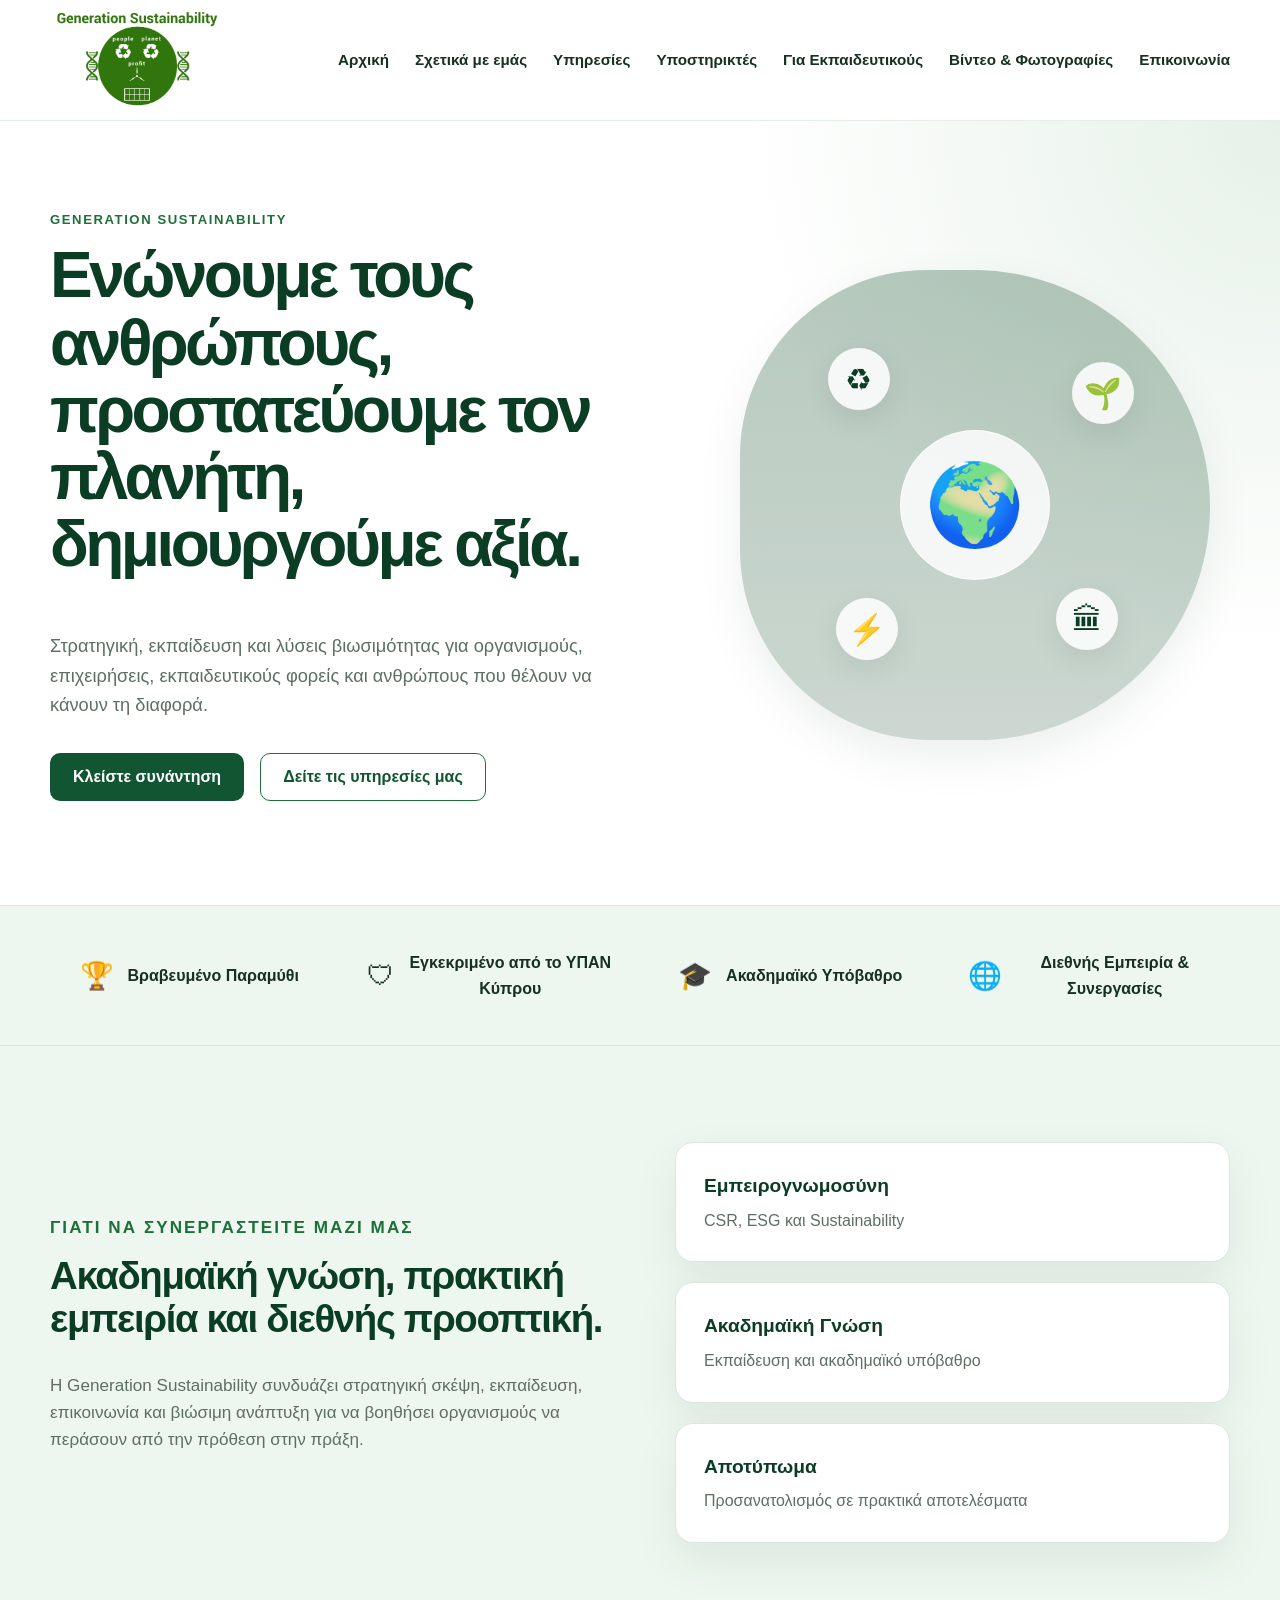
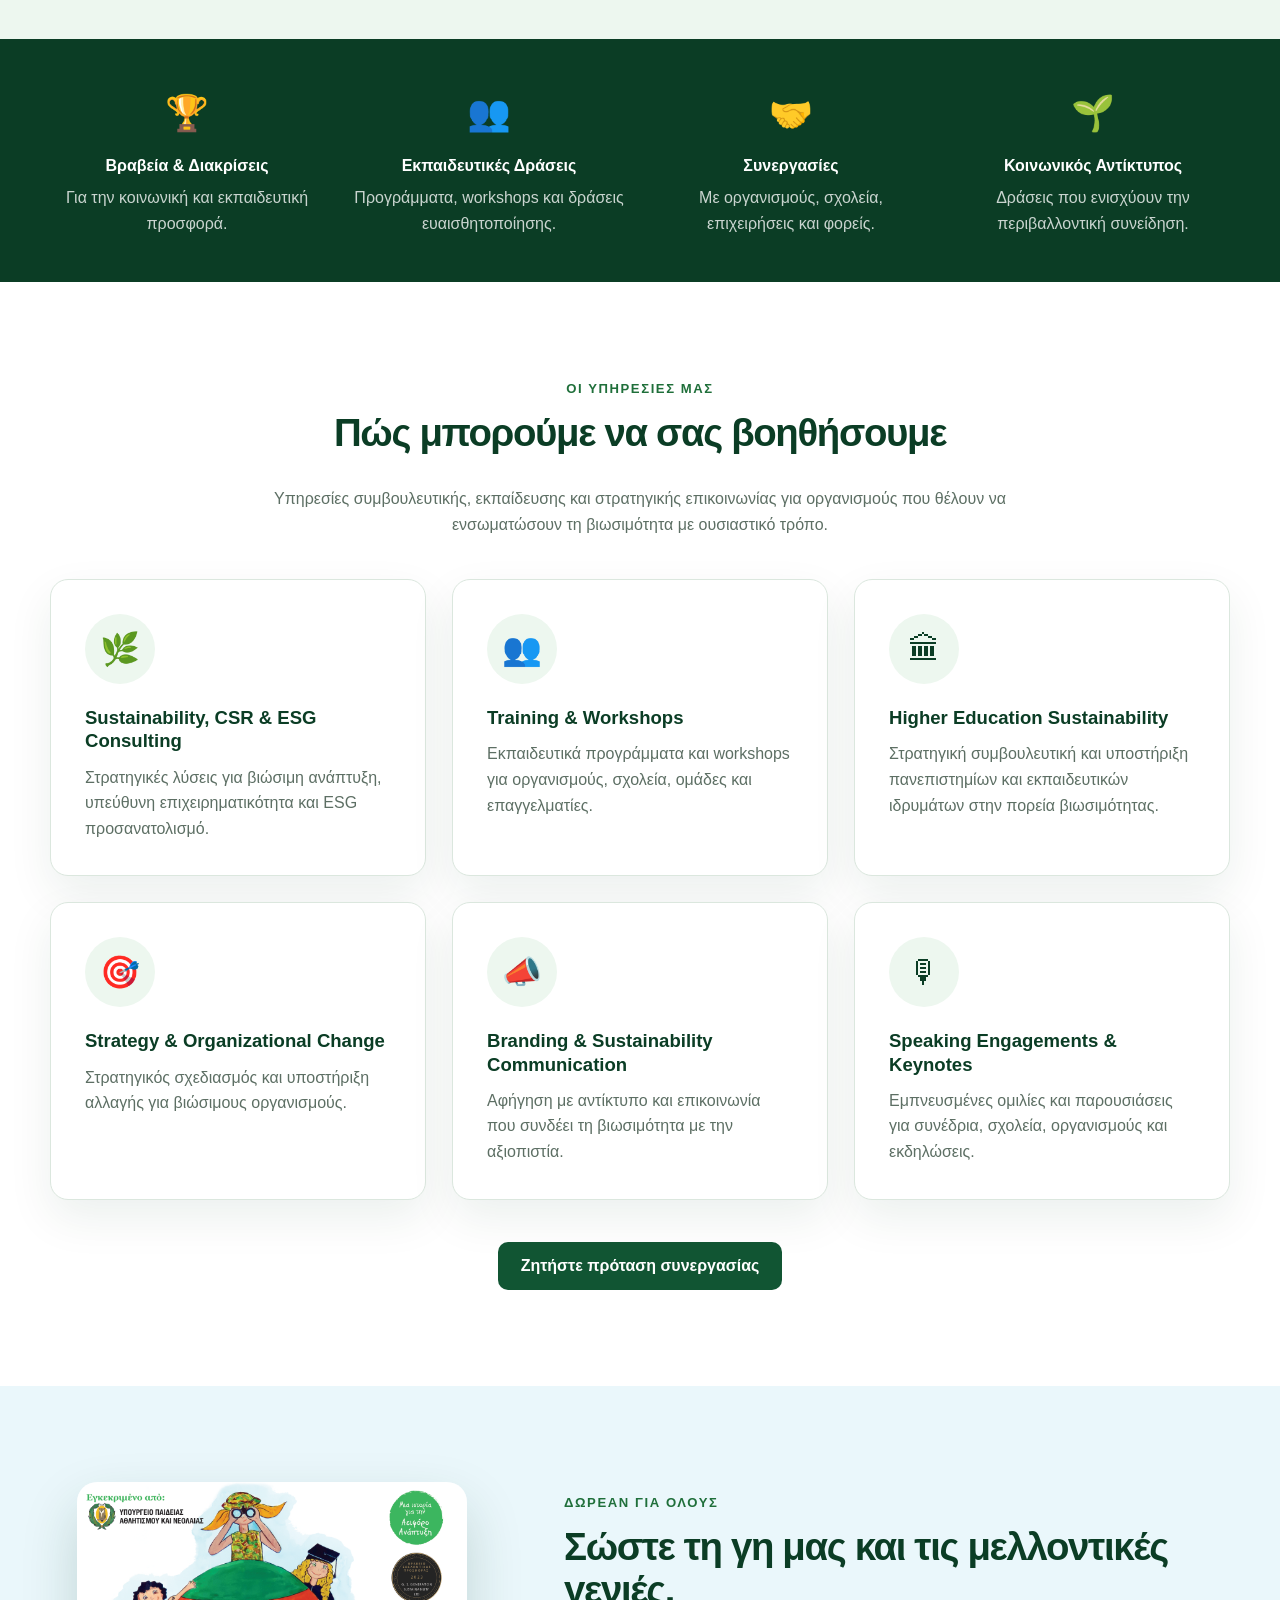
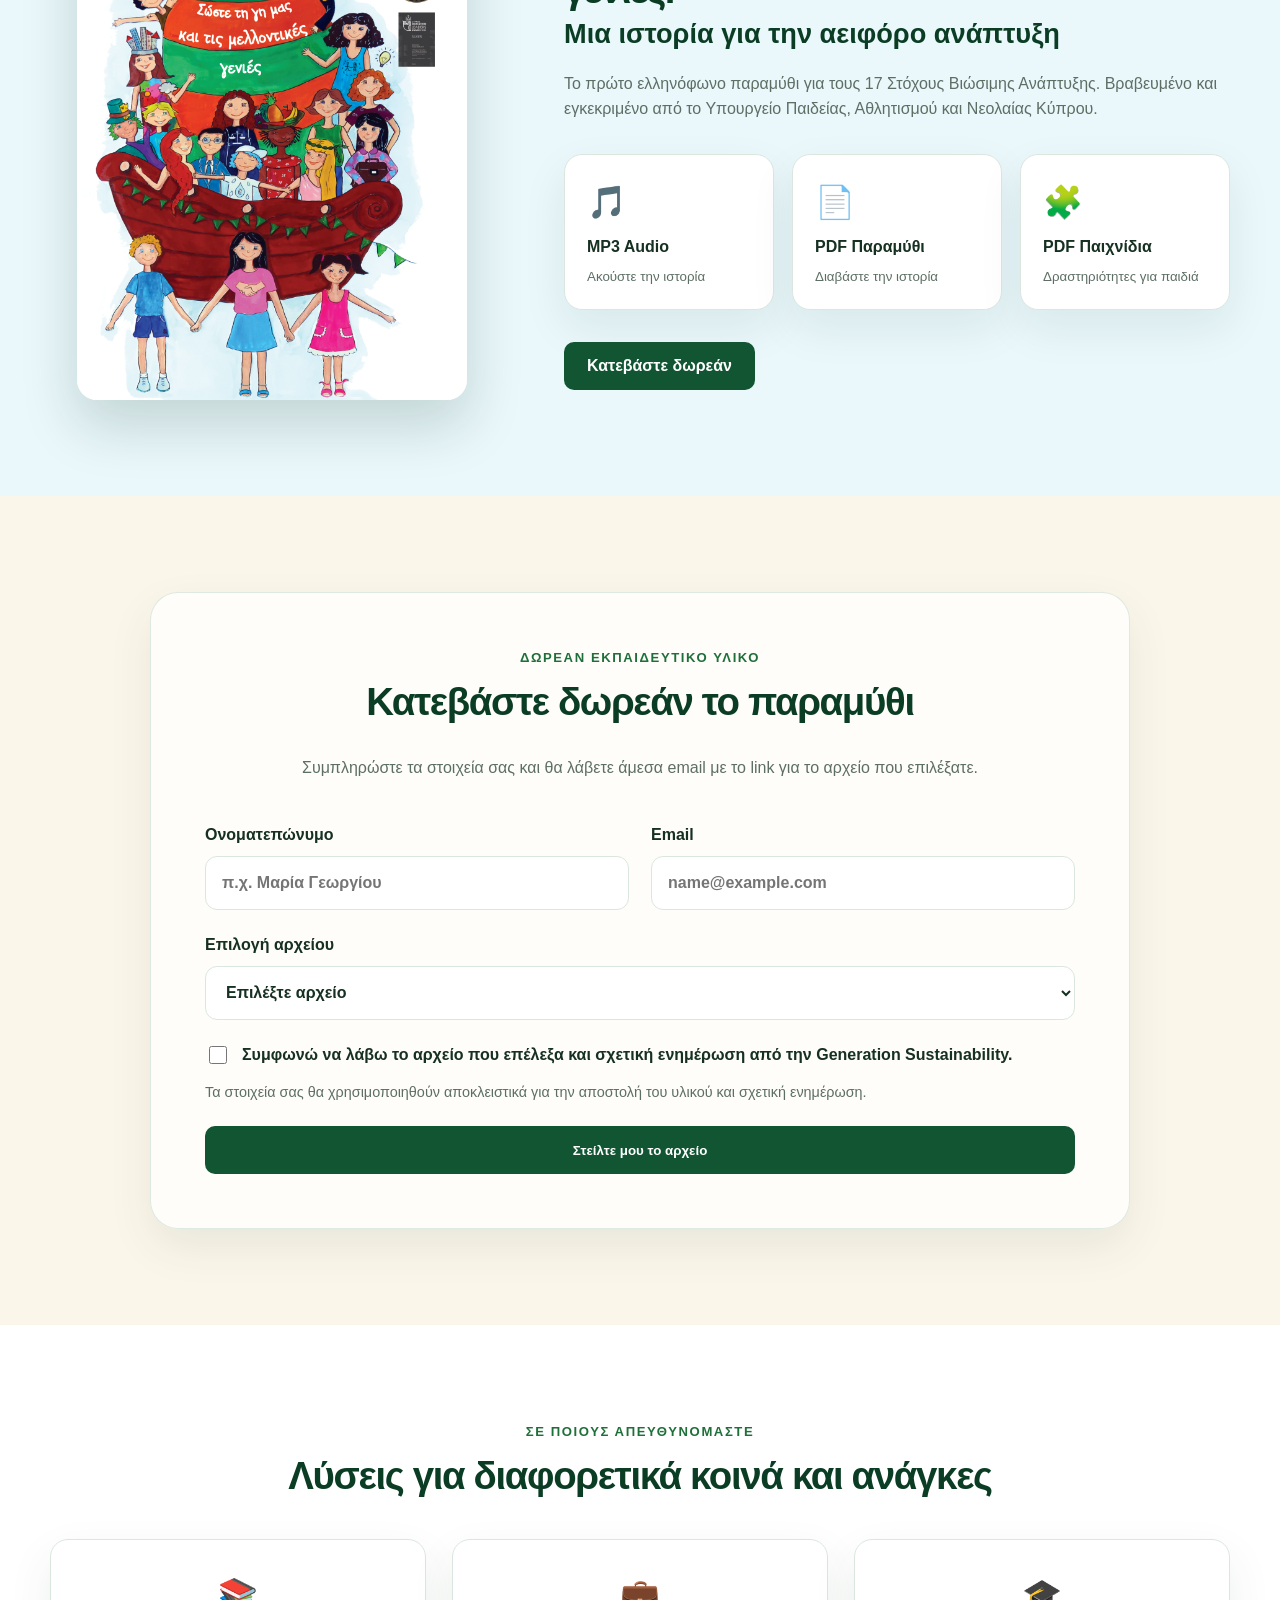
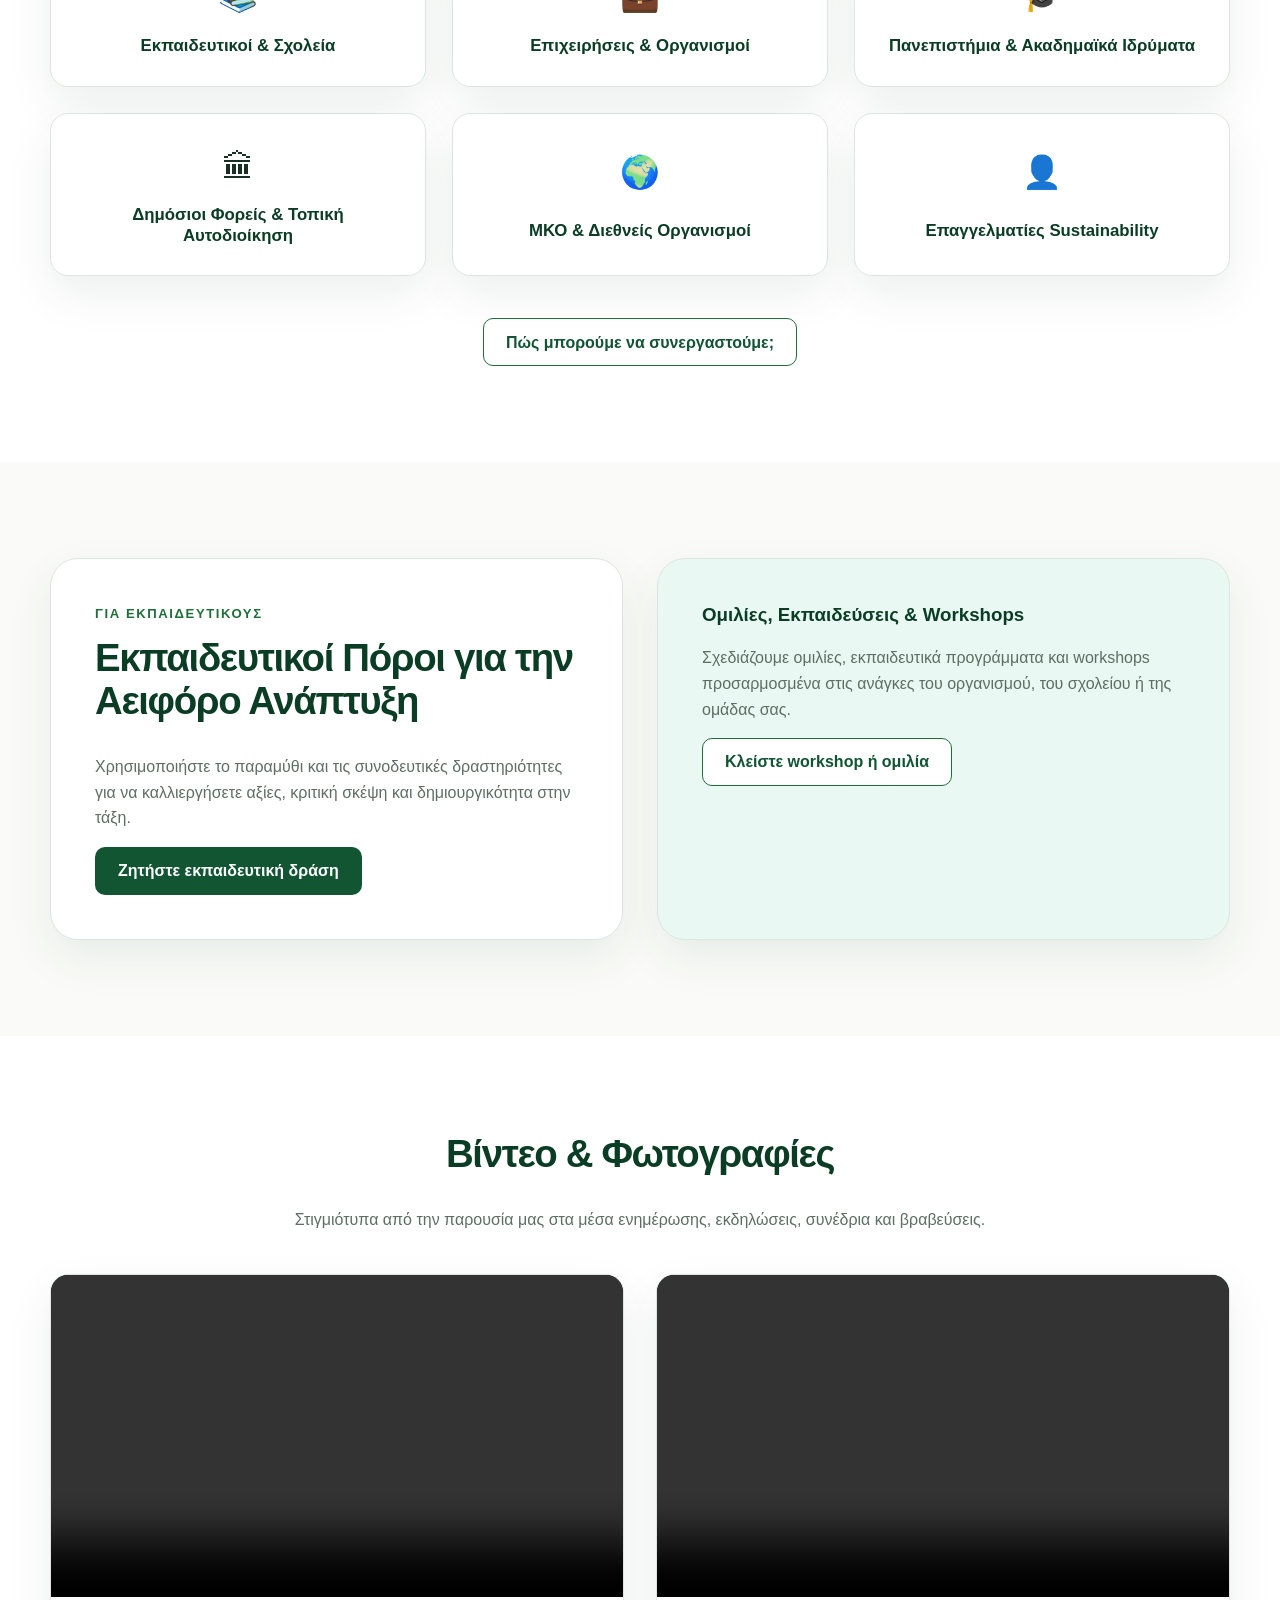
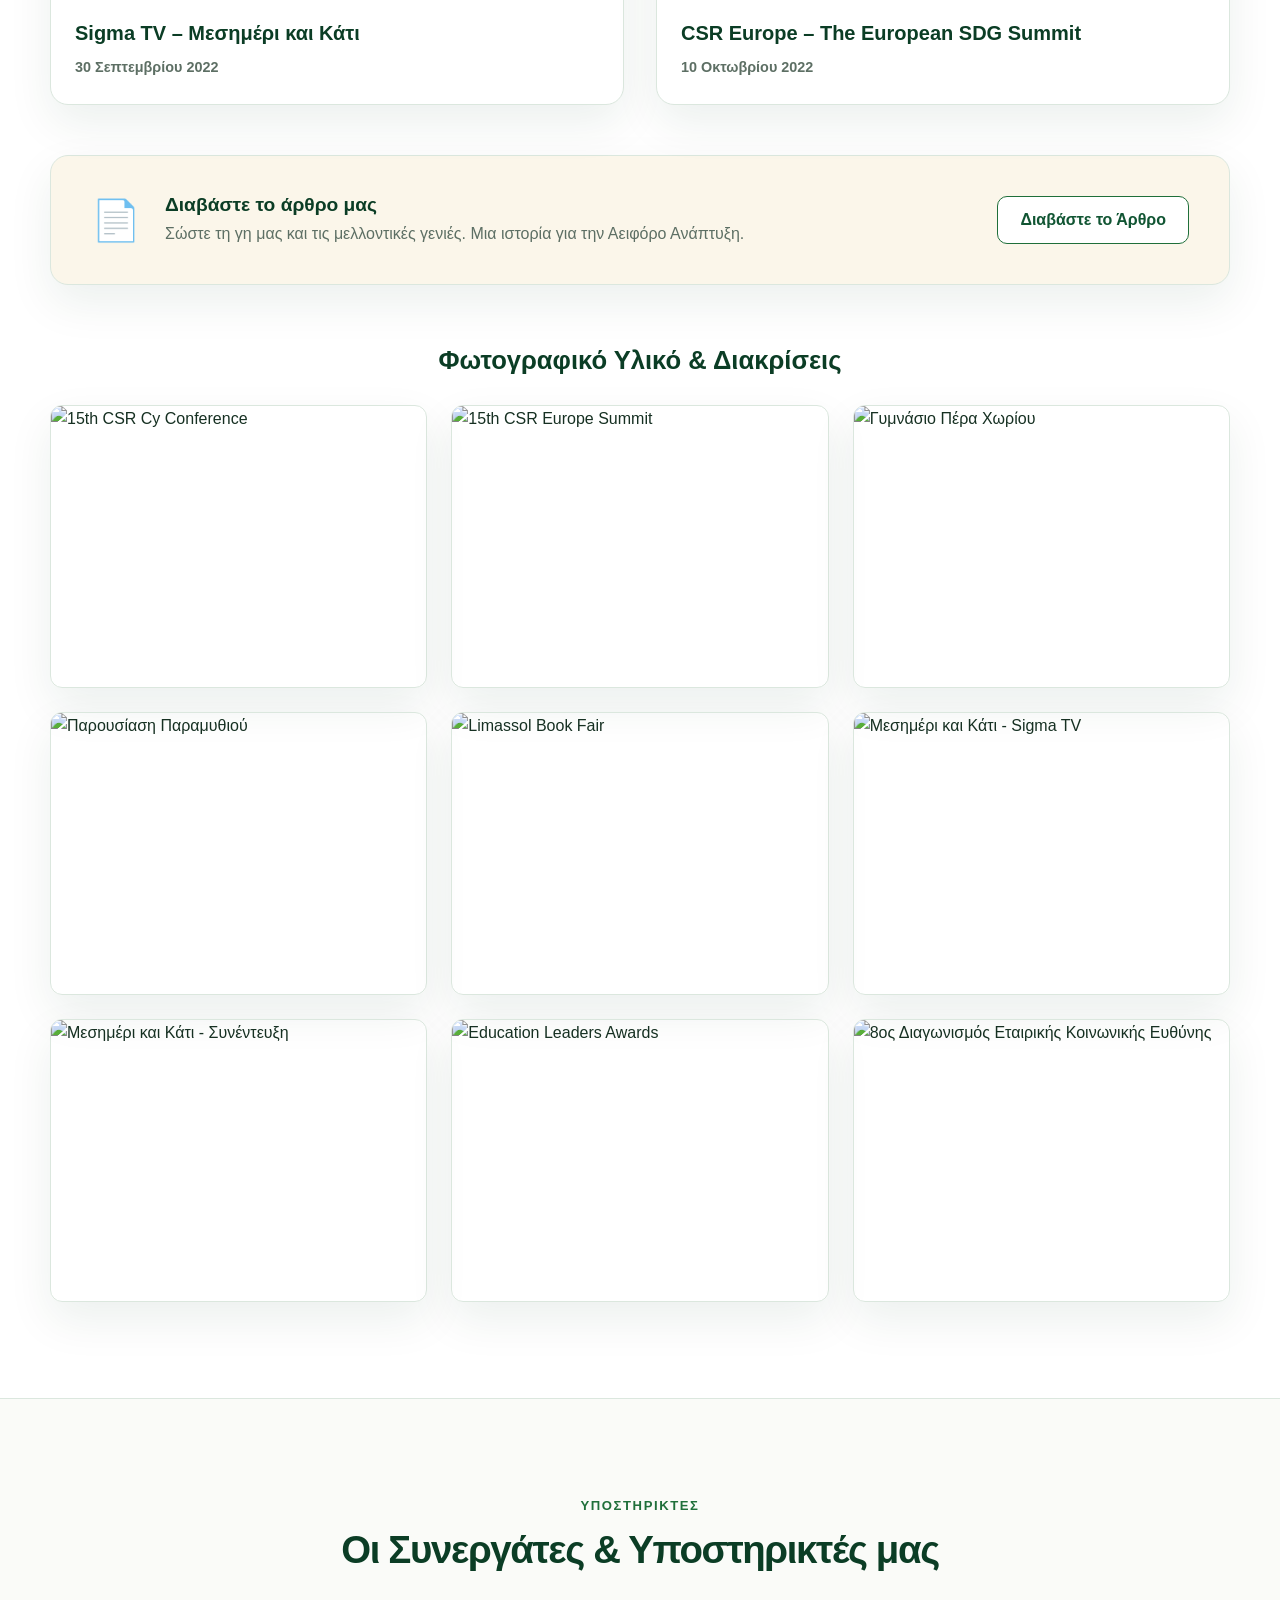
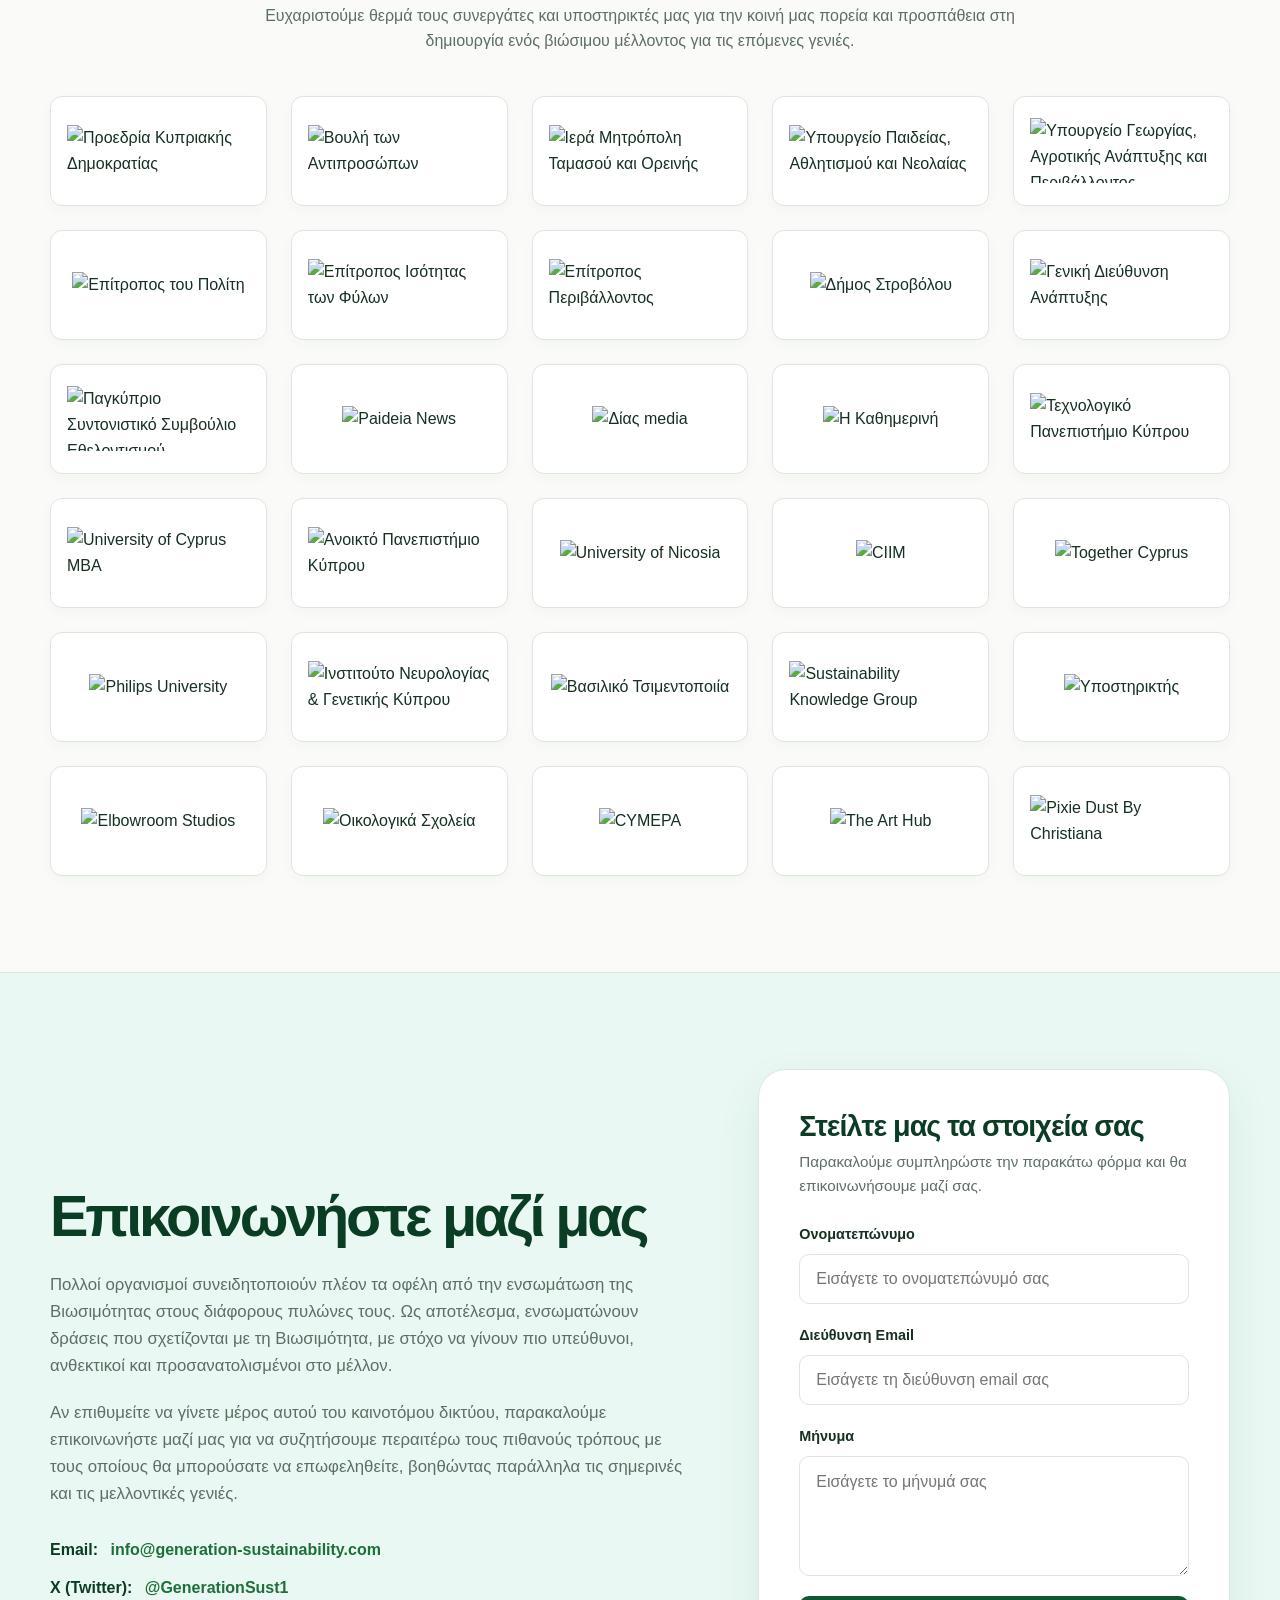
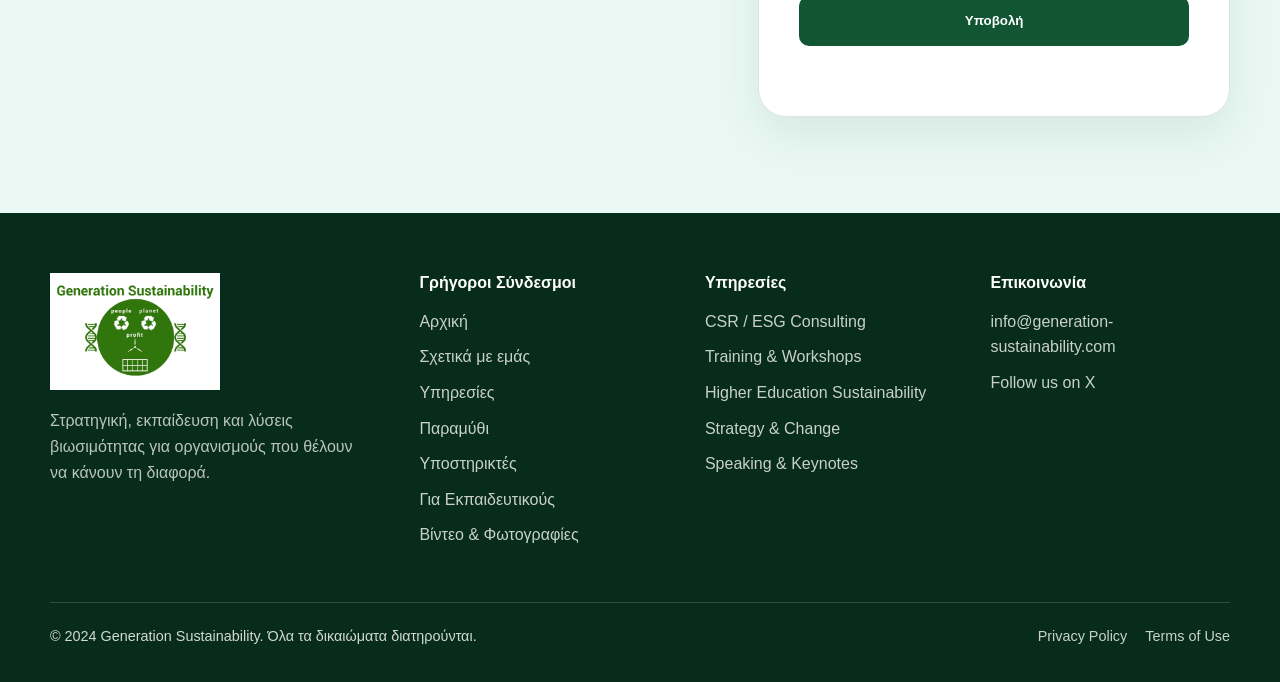
==== commit a5789d85: "Add files via upload" ====
--- a/index.html
+++ b/index.html
@@ -28,7 +28,7 @@
         <a href="#home">Αρχική</a>
         <a href="#about">Σχετικά με εμάς</a>
         <a href="#services">Υπηρεσίες</a>
-        <a href="#storybook">Παραμύθι</a>
+        <a href="#supporters">Υποστηρικτές</a>
         <a href="#educators">Για Εκπαιδευτικούς</a>
         <a href="#media-coverage">Βίντεο & Φωτογραφίες</a>
         <a href="#contact">Επικοινωνία</a>
@@ -177,7 +177,8 @@
         <article class="card service-card">
           <div class="card-icon">🏛</div>
           <h3>Higher Education Sustainability</h3>
-          <p>Υποστήριξη πανεπιστημίων και εκπαιδευτικών ιδρυμάτων στην πορεία βιωσιμότητας.</p>
+          <p>Στρατηγική συμβουλευτική και υποστήριξη πανεπιστημίων και εκπαιδευτικών ιδρυμάτων στην πορεία βιωσιμότητας.
+          </p>
         </article>
 
         <article class="card service-card">
@@ -510,6 +511,145 @@
       <div id="lightboxCaption" class="lightbox-caption"></div>
     </div>
 
+    <!-- SUPPORTERS -->
+    <section id="supporters" class="section supporters-section">
+      <div class="container narrow-title">
+        <p class="eyebrow">Υποστηρικτές</p>
+        <h2>Οι Συνεργάτες &amp; Υποστηρικτές μας</h2>
+        <p>
+          Ευχαριστούμε θερμά τους συνεργάτες και υποστηρικτές μας για την κοινή μας πορεία
+          και προσπάθεια στη δημιουργία ενός βιώσιμου μέλλοντος για τις επόμενες γενιές.
+        </p>
+      </div>
+
+      <div class="container supporters-grid">
+        <a href="https://www.gov.cy/presidency/" target="_blank" class="supporter-card" rel="noopener">
+          <img src="https://www.generation-sustainability.com/wp-content/themes/generation/images/1.jpg"
+            alt="Προεδρία Κυπριακής Δημοκρατίας" loading="lazy" />
+        </a>
+        <a href="http://www.parliament.cy/" target="_blank" class="supporter-card" rel="noopener">
+          <img src="https://www.generation-sustainability.com/wp-content/themes/generation/images/22.jpg"
+            alt="Βουλή των Αντιπροσώπων" loading="lazy" />
+        </a>
+        <a href="https://www.imtamasou.org.cy/" target="_blank" class="supporter-card" rel="noopener">
+          <img src="https://www.generation-sustainability.com/wp-content/themes/generation/images/33.png"
+            alt="Ιερά Μητρόπολη Ταμασού και Ορεινής" loading="lazy" />
+        </a>
+        <a href="http://www.moec.gov.cy/" target="_blank" class="supporter-card" rel="noopener">
+          <img src="https://www.generation-sustainability.com/wp-content/themes/generation/images/777.jpg"
+            alt="Υπουργείο Παιδείας, Αθλητισμού και Νεολαίας" loading="lazy" />
+        </a>
+        <a href="https://www.gov.cy/moa/" target="_blank" class="supporter-card" rel="noopener">
+          <img src="https://www.generation-sustainability.com/wp-content/themes/generation/images/ipedisas.jpg"
+            alt="Υπουργείο Γεωργίας, Αγροτικής Ανάπτυξης και Περιβάλλοντος" loading="lazy" />
+        </a>
+        <a href="http://www.citizenscommissioner.gov.cy" target="_blank" class="supporter-card" rel="noopener">
+          <img src="https://www.generation-sustainability.com/wp-content/themes/generation/images/44.jpg"
+            alt="Επίτροπος του Πολίτη" loading="lazy" />
+        </a>
+        <a href="https://www.institutionforgenderequality.gov.cy/equality/equality.nsf/index_gr/index_gr?OpenDocument"
+          target="_blank" class="supporter-card" rel="noopener">
+          <img src="https://www.generation-sustainability.com/wp-content/themes/generation/images/epitropos.jpg"
+            alt="Επίτροπος Ισότητας των Φύλων" loading="lazy" />
+        </a>
+        <a href="https://www.environmentalcommissioner.gov.cy/environmentalcommissioner/ec.nsf/index_gr/index_gr?opendocument"
+          target="_blank" class="supporter-card" rel="noopener">
+          <img src="https://www.generation-sustainability.com/wp-content/themes/generation/images/perivalon.jpg"
+            alt="Επίτροπος Περιβάλλοντος" loading="lazy" />
+        </a>
+        <a href="https://www.strovolos.org.cy/" target="_blank" class="supporter-card" rel="noopener">
+          <img src="https://www.generation-sustainability.com/wp-content/themes/generation/images/strovolos.jpg"
+            alt="Δήμος Στροβόλου" loading="lazy" />
+        </a>
+        <a href="https://www.mof.gov.cy/mof/dggrowth/dggrowth.nsf/home/home?openform" target="_blank"
+          class="supporter-card" rel="noopener">
+          <img src="https://www.generation-sustainability.com/wp-content/themes/generation/images/55.gif"
+            alt="Γενική Διεύθυνση Ανάπτυξης" loading="lazy" />
+        </a>
+        <a href="http://www.cssda.gov.cy/cssda/cssda02.nsf/index_gr/index_gr?opendocument" target="_blank"
+          class="supporter-card" rel="noopener">
+          <img src="https://www.generation-sustainability.com/wp-content/themes/generation/images/7777.jpg"
+            alt="Παγκύπριο Συντονιστικό Συμβούλιο Εθελοντισμού" loading="lazy" />
+        </a>
+        <a href="http://www.paideia-news.com/" target="_blank" class="supporter-card" rel="noopener">
+          <img src="https://www.generation-sustainability.com/wp-content/themes/generation/images/3.jpg"
+            alt="Paideia News" loading="lazy" />
+        </a>
+        <a href="https://www.diasmedia.com/" target="_blank" class="supporter-card" rel="noopener">
+          <img src="https://www.generation-sustainability.com/wp-content/themes/generation/images/88.jpg"
+            alt="Δίας media" loading="lazy" />
+        </a>
+        <a href="https://www.kathimerini.com.cy/gr/" target="_blank" class="supporter-card" rel="noopener">
+          <img src="https://www.generation-sustainability.com/wp-content/themes/generation/images/4.jpg"
+            alt="Η Καθημερινή" loading="lazy" />
+        </a>
+        <a href="https://www.cut.ac.cy/" target="_blank" class="supporter-card" rel="noopener">
+          <img src="https://www.generation-sustainability.com/wp-content/themes/generation/images/99.jpg"
+            alt="Τεχνολογικό Πανεπιστήμιο Κύπρου" loading="lazy" />
+        </a>
+        <a href="http://www.mba.ucy.ac.cy/" target="_blank" class="supporter-card" rel="noopener">
+          <img src="https://www.generation-sustainability.com/wp-content/themes/generation/images/101.jpg"
+            alt="University of Cyprus MBA" loading="lazy" />
+        </a>
+        <a href="https://www.ouc.ac.cy/index.php/el/" target="_blank" class="supporter-card" rel="noopener">
+          <img src="https://www.generation-sustainability.com/wp-content/themes/generation/images/111.jpg"
+            alt="Ανοικτό Πανεπιστήμιο Κύπρου" loading="lazy" />
+        </a>
+        <a href="http://www.unic.ac.cy/" target="_blank" class="supporter-card" rel="noopener">
+          <img src="https://www.generation-sustainability.com/wp-content/themes/generation/images/6.jpg"
+            alt="University of Nicosia" loading="lazy" />
+        </a>
+        <a href="http://www.ciim.ac.cy/" target="_blank" class="supporter-card" rel="noopener">
+          <img src="https://www.generation-sustainability.com/wp-content/themes/generation/images/5.png" alt="CIIM"
+            loading="lazy" />
+        </a>
+        <a href="https://www.togethercyprus.org/en/" target="_blank" class="supporter-card" rel="noopener">
+          <img src="https://www.generation-sustainability.com/wp-content/themes/generation/images/7.jpg"
+            alt="Together Cyprus" loading="lazy" />
+        </a>
+        <a href="https://philipsuni.ac.cy/" target="_blank" class="supporter-card" rel="noopener">
+          <img src="https://www.generation-sustainability.com/wp-content/themes/generation/images/8.jpg"
+            alt="Philips University" loading="lazy" />
+        </a>
+        <a href="http://www.cing.ac.cy/" target="_blank" class="supporter-card" rel="noopener">
+          <img src="https://www.generation-sustainability.com/wp-content/themes/generation/images/15.jpg"
+            alt="Ινστιτούτο Νευρολογίας &amp; Γενετικής Κύπρου" loading="lazy" />
+        </a>
+        <a href="https://www.vassiliko.com/el/home" target="_blank" class="supporter-card" rel="noopener">
+          <img src="https://www.generation-sustainability.com/wp-content/themes/generation/images/166.jpg"
+            alt="Βασιλικό Τσιμεντοποιία" loading="lazy" />
+        </a>
+        <a href="https://sustainabilityknowledgegroup.com/" target="_blank" class="supporter-card" rel="noopener">
+          <img src="https://www.generation-sustainability.com/wp-content/themes/generation/images/9.jpg"
+            alt="Sustainability Knowledge Group" loading="lazy" />
+        </a>
+        <a href="#" class="supporter-card">
+          <img src="https://www.generation-sustainability.com/wp-content/themes/generation/images/167.jpg"
+            alt="Υποστηρικτής" loading="lazy" />
+        </a>
+        <a href="https://www.elbowroomstudios.eu/" target="_blank" class="supporter-card" rel="noopener">
+          <img src="https://www.generation-sustainability.com/wp-content/themes/generation/images/11.jpg"
+            alt="Elbowroom Studios" loading="lazy" />
+        </a>
+        <a href="https://www.cymepa.org.cy/" target="_blank" class="supporter-card" rel="noopener">
+          <img src="https://www.generation-sustainability.com/wp-content/themes/generation/images/172.png"
+            alt="Οικολογικά Σχολεία" loading="lazy" />
+        </a>
+        <a href="https://www.cymepa.org.cy/" target="_blank" class="supporter-card" rel="noopener">
+          <img src="https://www.generation-sustainability.com/wp-content/themes/generation/images/171.jpg" alt="CYMEPA"
+            loading="lazy" />
+        </a>
+        <a href="https://www.thearthub.eu/" target="_blank" class="supporter-card" rel="noopener">
+          <img src="https://www.generation-sustainability.com/wp-content/themes/generation/images/13.jpg"
+            alt="The Art Hub" loading="lazy" />
+        </a>
+        <a href="https://www.instagram.com/picsbychristiana/" target="_blank" class="supporter-card" rel="noopener">
+          <img src="https://www.generation-sustainability.com/wp-content/themes/generation/images/12.jpg"
+            alt="Pixie Dust By Christiana" loading="lazy" />
+        </a>
+      </div>
+    </section>
+
     <!-- CONTACT -->
     <section id="contact" class="contact-page-section">
       <div class="contact-wrapper">
@@ -597,6 +737,7 @@
         <a href="#about">Σχετικά με εμάς</a>
         <a href="#services">Υπηρεσίες</a>
         <a href="#storybook">Παραμύθι</a>
+        <a href="#supporters">Υποστηρικτές</a>
         <a href="#educators">Για Εκπαιδευτικούς</a>
         <a href="#media-coverage">Βίντεο & Φωτογραφίες</a>
       </div>
--- a/CSS/style.css
+++ b/CSS/style.css
@@ -1084,6 +1084,48 @@
   text-align: center;
 }
 
+/* Supporters Section */
+
+.supporters-section {
+  background: var(--off-white);
+  border-top: 1px solid var(--border);
+  border-bottom: 1px solid var(--border);
+}
+
+.supporters-grid {
+  display: grid;
+  grid-template-columns: repeat(auto-fill, minmax(180px, 1fr));
+  gap: 24px;
+  margin-top: 40px;
+}
+
+.supporter-card {
+  display: flex;
+  align-items: center;
+  justify-content: center;
+  height: 110px;
+  padding: 16px;
+  background: var(--white);
+  border: 1px solid var(--border);
+  border-radius: var(--radius-sm);
+  box-shadow: 0 4px 12px rgba(13, 61, 37, 0.03);
+  transition: all 0.3s cubic-bezier(0.4, 0, 0.2, 1);
+}
+
+.supporter-card img {
+  max-width: 100%;
+  max-height: 65px;
+  object-fit: contain;
+  transition: all 0.3s ease;
+}
+
+.supporter-card:hover {
+  transform: translateY(-5px);
+  border-color: var(--green-500);
+  box-shadow: 0 12px 28px rgba(13, 61, 37, 0.08);
+}
+
+
 /* Responsive */
 
 @media (max-width: 1020px) {
@@ -1225,4 +1267,19 @@
   .media-gallery {
     grid-template-columns: 1fr;
   }
-}
+
+  .supporters-grid {
+    grid-template-columns: repeat(auto-fill, minmax(140px, 1fr));
+    gap: 16px;
+    margin-top: 24px;
+  }
+
+  .supporter-card {
+    height: 90px;
+    padding: 12px;
+  }
+
+  .supporter-card img {
+    max-height: 50px;
+  }
+}
